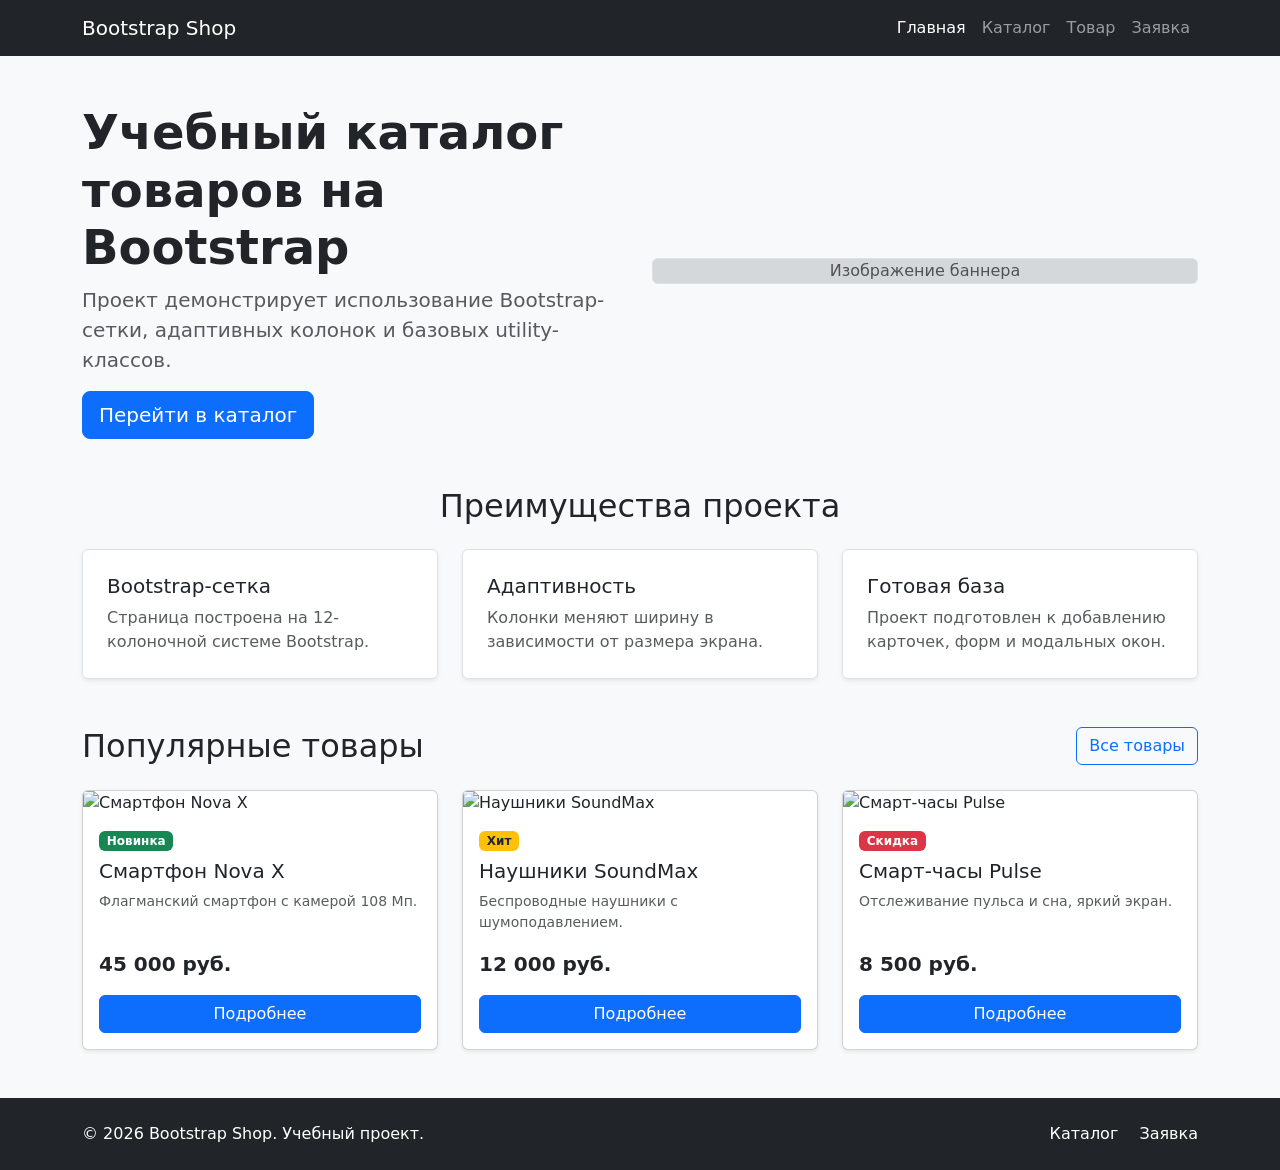
==== index.html @ a74ff9b0 "feat: create Bootstrap grid homepage and components" ====
<!DOCTYPE html>
<html lang="ru">
<head>
    <meta charset="UTF-8">
    <meta name="viewport" content="width=device-width, initial-scale=1.0">
    <title>Главная – Bootstrap Shop</title>
    <!-- Подключение Bootstrap CSS -->
    <link href="https://cdn.jsdelivr.net/npm/bootstrap@5.3.3/dist/css/bootstrap.min.css" rel="stylesheet">
    <link rel="stylesheet" href="css/custom.css">
</head>
<body class="bg-light">

    <!-- Навигация (Navbar) -->
    <nav class="navbar navbar-expand-lg navbar-dark bg-dark">
        <div class="container">
            <a class="navbar-brand" href="index.html">Bootstrap Shop</a>
            <button class="navbar-toggler" type="button" data-bs-toggle="collapse" data-bs-target="#mainNavbar">
                <span class="navbar-toggler-icon"></span>
            </button>
            <div class="collapse navbar-collapse" id="mainNavbar">
                <ul class="navbar-nav ms-auto">
                    <li class="nav-item"><a class="nav-link active" href="index.html">Главная</a></li>
                    <li class="nav-item"><a class="nav-link" href="catalog.html">Каталог</a></li>
                    <li class="nav-item"><a class="nav-link" href="product.html">Товар</a></li>
                    <li class="nav-item"><a class="nav-link" href="order.html">Заявка</a></li>
                </ul>
            </div>
        </div>
    </nav>

    <main>
        <!-- Hero-блок -->
        <section class="container my-5">
            <div class="row align-items-center g-4">
                <div class="col-12 col-lg-6">
                    <h1 class="display-5 fw-bold">Учебный каталог товаров на Bootstrap</h1>
                    <p class="lead text-muted">Проект демонстрирует использование Bootstrap-сетки, адаптивных колонок и базовых utility-классов.</p>
                    <a class="btn btn-primary btn-lg" href="catalog.html">Перейти в каталог</a>
                </div>
                <div class="col-12 col-lg-6">
                    <div class="placeholder-image bg-secondary bg-opacity-25 border rounded d-flex align-items-center justify-content-center text-muted">
                        <span>Изображение баннера</span>
                    </div>
                </div>
            </div>
        </section>

        <!-- Преимущества -->
        <section class="container my-5">
            <h2 class="text-center mb-4">Преимущества проекта</h2>
            <div class="row g-4">
                <div class="col-12 col-md-4">
                    <div class="p-4 border rounded h-100 bg-white shadow-sm">
                        <h3 class="h5">Bootstrap-сетка</h3>
                        <p class="mb-0 text-muted">Страница построена на 12-колоночной системе Bootstrap.</p>
                    </div>
                </div>
                <div class="col-12 col-md-4">
                    <div class="p-4 border rounded h-100 bg-white shadow-sm">
                        <h3 class="h5">Адаптивность</h3>
                        <p class="mb-0 text-muted">Колонки меняют ширину в зависимости от размера экрана.</p>
                    </div>
                </div>
                <div class="col-12 col-md-4">
                    <div class="p-4 border rounded h-100 bg-white shadow-sm">
                        <h3 class="h5">Готовая база</h3>
                        <p class="mb-0 text-muted">Проект подготовлен к добавлению карточек, форм и модальных окон.</p>
                    </div>
                </div>
            </div>
        </section>

        <!-- Популярные товары (Карточки) -->
        <section class="container my-5">
            <div class="d-flex justify-content-between align-items-center mb-4">
                <h2 class="mb-0">Популярные товары</h2>
                <a class="btn btn-outline-primary" href="catalog.html">Все товары</a>
            </div>
            <div class="row g-4">
                <!-- Товар 1 -->
                <div class="col-12 col-md-6 col-lg-4">
                    <div class="card h-100 shadow-sm">
                        <img src="https://images.unsplash.com/photo-1598327105666-5b89351cb31b?q=80&w=400&auto=format&fit=crop" class="card-img-top" alt="Смартфон Nova X">
                        <div class="card-body d-flex flex-column">
                            <span class="badge bg-success mb-2 align-self-start">Новинка</span>
                            <h5 class="card-title">Смартфон Nova X</h5>
                            <p class="card-text text-muted small">Флагманский смартфон с камерой 108 Мп.</p>
                            <p class="fw-bold fs-5 mt-auto">45 000 руб.</p>
                            <a href="product.html" class="btn btn-primary w-100">Подробнее</a>
                        </div>
                    </div>
                </div>
                <!-- Товар 2 -->
                <div class="col-12 col-md-6 col-lg-4">
                    <div class="card h-100 shadow-sm">
                        <img src="https://images.unsplash.com/photo-1505740420928-5e560c06d30e?q=80&w=400&auto=format&fit=crop" class="card-img-top" alt="Наушники SoundMax">
                        <div class="card-body d-flex flex-column">
                            <span class="badge bg-warning text-dark mb-2 align-self-start">Хит</span>
                            <h5 class="card-title">Наушники SoundMax</h5>
                            <p class="card-text text-muted small">Беспроводные наушники с шумоподавлением.</p>
                            <p class="fw-bold fs-5 mt-auto">12 000 руб.</p>
                            <a href="product.html" class="btn btn-primary w-100">Подробнее</a>
                        </div>
                    </div>
                </div>
                <!-- Товар 3 -->
                <div class="col-12 col-md-6 col-lg-4">
                    <div class="card h-100 shadow-sm">
                        <img src="https://images.unsplash.com/photo-1523275335684-37898b6baf30?q=80&w=400&auto=format&fit=crop" class="card-img-top" alt="Смарт-часы Pulse">
                        <div class="card-body d-flex flex-column">
                            <span class="badge bg-danger mb-2 align-self-start">Скидка</span>
                            <h5 class="card-title">Смарт-часы Pulse</h5>
                            <p class="card-text text-muted small">Отслеживание пульса и сна, яркий экран.</p>
                            <p class="fw-bold fs-5 mt-auto">8 500 руб.</p>
                            <a href="product.html" class="btn btn-primary w-100">Подробнее</a>
                        </div>
                    </div>
                </div>
            </div>
        </section>
    </main>

    <!-- Подвал -->
    <footer class="bg-dark text-white py-4 mt-5">
        <div class="container">
            <div class="row align-items-center">
                <div class="col-12 col-md-6 text-center text-md-start">
                    <p class="mb-0">&copy; 2026 Bootstrap Shop. Учебный проект.</p>
                </div>
                <div class="col-12 col-md-6 text-center text-md-end mt-3 mt-md-0">
                    <a class="text-white text-decoration-none me-3" href="catalog.html">Каталог</a>
                    <a class="text-white text-decoration-none" href="order.html">Заявка</a>
                </div>
            </div>
        </div>
    </footer>

    <!-- Подключение Bootstrap JS -->
    <script src="https://cdn.jsdelivr.net/npm/bootstrap@5.3.3/dist/js/bootstrap.bundle.min.js"></script>
</body>
</html>
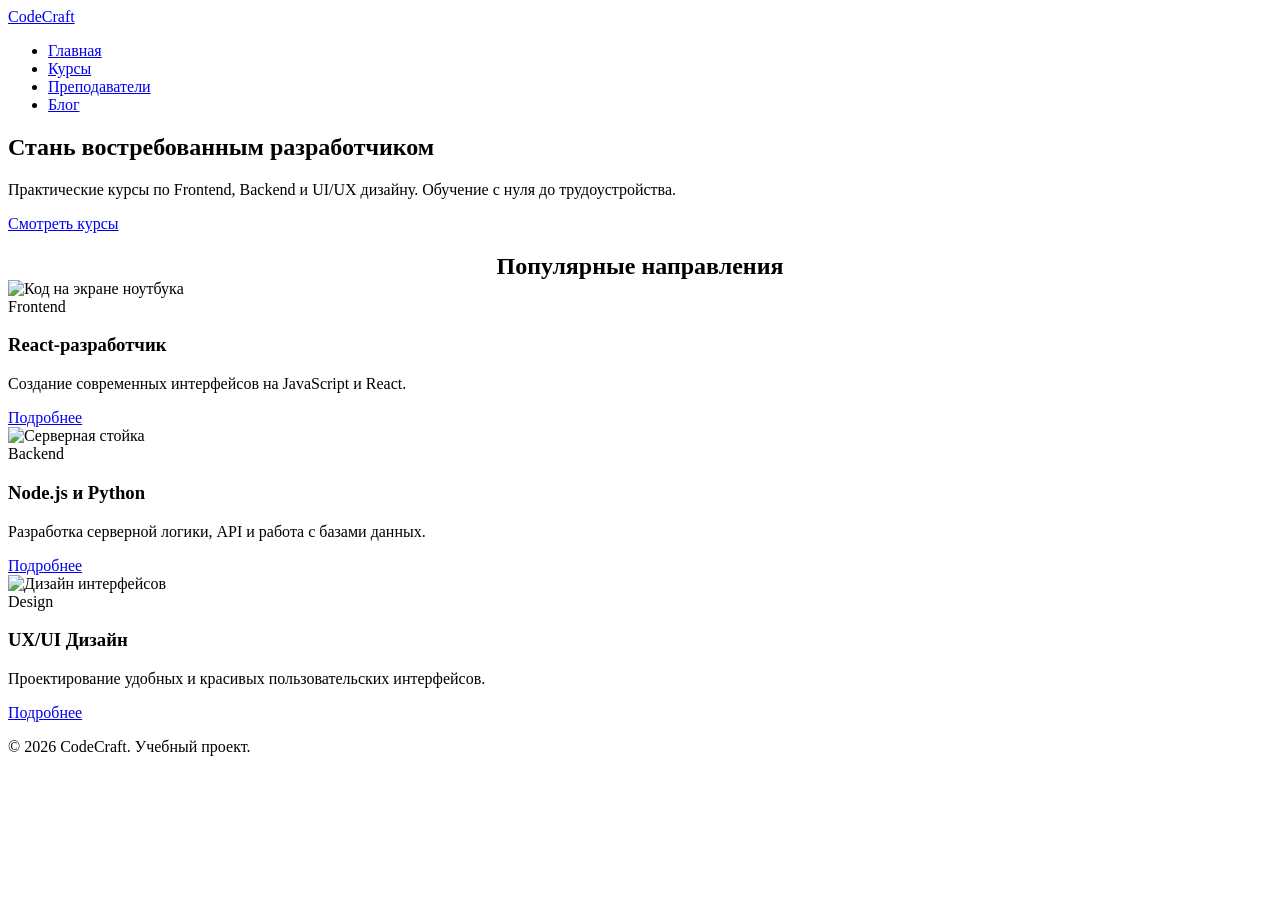
==== commit 1095cd3e: "feat: create responsive CodeCraft project for KR3" ====
--- a/index.html
+++ b/index.html
@@ -3,139 +3,71 @@
 <head>
     <meta charset="UTF-8">
     <meta name="viewport" content="width=device-width, initial-scale=1.0">
-    <title>Главная – Bootstrap Shop</title>
-    <!-- Подключение Bootstrap CSS -->
-    <link href="https://cdn.jsdelivr.net/npm/bootstrap@5.3.3/dist/css/bootstrap.min.css" rel="stylesheet">
-    <link rel="stylesheet" href="css/custom.css">
+    <title>CodeCraft – Обучение IT-профессиям</title>
+    <link rel="stylesheet" href="css/style.css">
 </head>
-<body class="bg-light">
-
-    <!-- Навигация (Navbar) -->
-    <nav class="navbar navbar-expand-lg navbar-dark bg-dark">
-        <div class="container">
-            <a class="navbar-brand" href="index.html">Bootstrap Shop</a>
-            <button class="navbar-toggler" type="button" data-bs-toggle="collapse" data-bs-target="#mainNavbar">
-                <span class="navbar-toggler-icon"></span>
-            </button>
-            <div class="collapse navbar-collapse" id="mainNavbar">
-                <ul class="navbar-nav ms-auto">
-                    <li class="nav-item"><a class="nav-link active" href="index.html">Главная</a></li>
-                    <li class="nav-item"><a class="nav-link" href="catalog.html">Каталог</a></li>
-                    <li class="nav-item"><a class="nav-link" href="product.html">Товар</a></li>
-                    <li class="nav-item"><a class="nav-link" href="order.html">Заявка</a></li>
+<body>
+    <header class="site-header">
+        <div class="site-header__inner">
+            <a href="index.html" class="site-logo">CodeCraft</a>
+            <nav aria-label="Основная навигация">
+                <ul class="nav-list">
+                    <li><a href="index.html" class="nav-link nav-link--active">Главная</a></li>
+                    <li><a href="courses.html" class="nav-link">Курсы</a></li>
+                    <li><a href="teachers.html" class="nav-link">Преподаватели</a></li>
+                    <li><a href="blog.html" class="nav-link">Блог</a></li>
                 </ul>
-            </div>
+            </nav>
         </div>
-    </nav>
+    </header>
 
     <main>
-        <!-- Hero-блок -->
-        <section class="container my-5">
-            <div class="row align-items-center g-4">
-                <div class="col-12 col-lg-6">
-                    <h1 class="display-5 fw-bold">Учебный каталог товаров на Bootstrap</h1>
-                    <p class="lead text-muted">Проект демонстрирует использование Bootstrap-сетки, адаптивных колонок и базовых utility-классов.</p>
-                    <a class="btn btn-primary btn-lg" href="catalog.html">Перейти в каталог</a>
-                </div>
-                <div class="col-12 col-lg-6">
-                    <div class="placeholder-image bg-secondary bg-opacity-25 border rounded d-flex align-items-center justify-content-center text-muted">
-                        <span>Изображение баннера</span>
-                    </div>
-                </div>
+        <section class="hero">
+            <div class="container">
+                <h1 class="hero__title">Стань востребованным разработчиком</h1>
+                <p class="hero__text">Практические курсы по Frontend, Backend и UI/UX дизайну. Обучение с нуля до трудоустройства.</p>
+                <a href="courses.html" class="btn btn--primary">Смотреть курсы</a>
             </div>
         </section>
 
-        <!-- Преимущества -->
-        <section class="container my-5">
-            <h2 class="text-center mb-4">Преимущества проекта</h2>
-            <div class="row g-4">
-                <div class="col-12 col-md-4">
-                    <div class="p-4 border rounded h-100 bg-white shadow-sm">
-                        <h3 class="h5">Bootstrap-сетка</h3>
-                        <p class="mb-0 text-muted">Страница построена на 12-колоночной системе Bootstrap.</p>
+        <section class="container" style="padding-top: var(--space-xl); padding-bottom: var(--space-xl);">
+            <h2 style="margin-bottom: var(--space-lg); text-align: center;">Популярные направления</h2>
+            <div class="grid-3">
+                <article class="card">
+                    <img src="https://images.unsplash.com/photo-1498050108023-c5249f4df085?q=80&w=600&auto=format&fit=crop" alt="Код на экране ноутбука" class="card__image">
+                    <div class="card__body">
+                        <span class="badge">Frontend</span>
+                        <h3 class="card__title">React-разработчик</h3>
+                        <p class="card__text">Создание современных интерфейсов на JavaScript и React.</p>
+                        <a href="course-detail.html" class="btn btn--outline">Подробнее</a>
                     </div>
-                </div>
-                <div class="col-12 col-md-4">
-                    <div class="p-4 border rounded h-100 bg-white shadow-sm">
-                        <h3 class="h5">Адаптивность</h3>
-                        <p class="mb-0 text-muted">Колонки меняют ширину в зависимости от размера экрана.</p>
+                </article>
+                <article class="card">
+                    <img src="https://images.unsplash.com/photo-1555066931-4365d14bab8c?q=80&w=600&auto=format&fit=crop" alt="Серверная стойка" class="card__image">
+                    <div class="card__body">
+                        <span class="badge">Backend</span>
+                        <h3 class="card__title">Node.js и Python</h3>
+                        <p class="card__text">Разработка серверной логики, API и работа с базами данных.</p>
+                        <a href="course-detail.html" class="btn btn--outline">Подробнее</a>
                     </div>
-                </div>
-                <div class="col-12 col-md-4">
-                    <div class="p-4 border rounded h-100 bg-white shadow-sm">
-                        <h3 class="h5">Готовая база</h3>
-                        <p class="mb-0 text-muted">Проект подготовлен к добавлению карточек, форм и модальных окон.</p>
+                </article>
+                <article class="card">
+                    <img src="https://images.unsplash.com/photo-1561070791-2526d30994b5?q=80&w=600&auto=format&fit=crop" alt="Дизайн интерфейсов" class="card__image">
+                    <div class="card__body">
+                        <span class="badge">Design</span>
+                        <h3 class="card__title">UX/UI Дизайн</h3>
+                        <p class="card__text">Проектирование удобных и красивых пользовательских интерфейсов.</p>
+                        <a href="course-detail.html" class="btn btn--outline">Подробнее</a>
                     </div>
-                </div>
-            </div>
-        </section>
-
-        <!-- Популярные товары (Карточки) -->
-        <section class="container my-5">
-            <div class="d-flex justify-content-between align-items-center mb-4">
-                <h2 class="mb-0">Популярные товары</h2>
-                <a class="btn btn-outline-primary" href="catalog.html">Все товары</a>
-            </div>
-            <div class="row g-4">
-                <!-- Товар 1 -->
-                <div class="col-12 col-md-6 col-lg-4">
-                    <div class="card h-100 shadow-sm">
-                        <img src="https://images.unsplash.com/photo-1598327105666-5b89351cb31b?q=80&w=400&auto=format&fit=crop" class="card-img-top" alt="Смартфон Nova X">
-                        <div class="card-body d-flex flex-column">
-                            <span class="badge bg-success mb-2 align-self-start">Новинка</span>
-                            <h5 class="card-title">Смартфон Nova X</h5>
-                            <p class="card-text text-muted small">Флагманский смартфон с камерой 108 Мп.</p>
-                            <p class="fw-bold fs-5 mt-auto">45 000 руб.</p>
-                            <a href="product.html" class="btn btn-primary w-100">Подробнее</a>
-                        </div>
-                    </div>
-                </div>
-                <!-- Товар 2 -->
-                <div class="col-12 col-md-6 col-lg-4">
-                    <div class="card h-100 shadow-sm">
-                        <img src="https://images.unsplash.com/photo-1505740420928-5e560c06d30e?q=80&w=400&auto=format&fit=crop" class="card-img-top" alt="Наушники SoundMax">
-                        <div class="card-body d-flex flex-column">
-                            <span class="badge bg-warning text-dark mb-2 align-self-start">Хит</span>
-                            <h5 class="card-title">Наушники SoundMax</h5>
-                            <p class="card-text text-muted small">Беспроводные наушники с шумоподавлением.</p>
-                            <p class="fw-bold fs-5 mt-auto">12 000 руб.</p>
-                            <a href="product.html" class="btn btn-primary w-100">Подробнее</a>
-                        </div>
-                    </div>
-                </div>
-                <!-- Товар 3 -->
-                <div class="col-12 col-md-6 col-lg-4">
-                    <div class="card h-100 shadow-sm">
-                        <img src="https://images.unsplash.com/photo-1523275335684-37898b6baf30?q=80&w=400&auto=format&fit=crop" class="card-img-top" alt="Смарт-часы Pulse">
-                        <div class="card-body d-flex flex-column">
-                            <span class="badge bg-danger mb-2 align-self-start">Скидка</span>
-                            <h5 class="card-title">Смарт-часы Pulse</h5>
-                            <p class="card-text text-muted small">Отслеживание пульса и сна, яркий экран.</p>
-                            <p class="fw-bold fs-5 mt-auto">8 500 руб.</p>
-                            <a href="product.html" class="btn btn-primary w-100">Подробнее</a>
-                        </div>
-                    </div>
-                </div>
+                </article>
             </div>
         </section>
     </main>
 
-    <!-- Подвал -->
-    <footer class="bg-dark text-white py-4 mt-5">
+    <footer class="site-footer">
         <div class="container">
-            <div class="row align-items-center">
-                <div class="col-12 col-md-6 text-center text-md-start">
-                    <p class="mb-0">&copy; 2026 Bootstrap Shop. Учебный проект.</p>
-                </div>
-                <div class="col-12 col-md-6 text-center text-md-end mt-3 mt-md-0">
-                    <a class="text-white text-decoration-none me-3" href="catalog.html">Каталог</a>
-                    <a class="text-white text-decoration-none" href="order.html">Заявка</a>
-                </div>
-            </div>
+            <p>&copy; 2026 CodeCraft. Учебный проект.</p>
         </div>
     </footer>
-
-    <!-- Подключение Bootstrap JS -->
-    <script src="https://cdn.jsdelivr.net/npm/bootstrap@5.3.3/dist/js/bootstrap.bundle.min.js"></script>
 </body>
 </html>
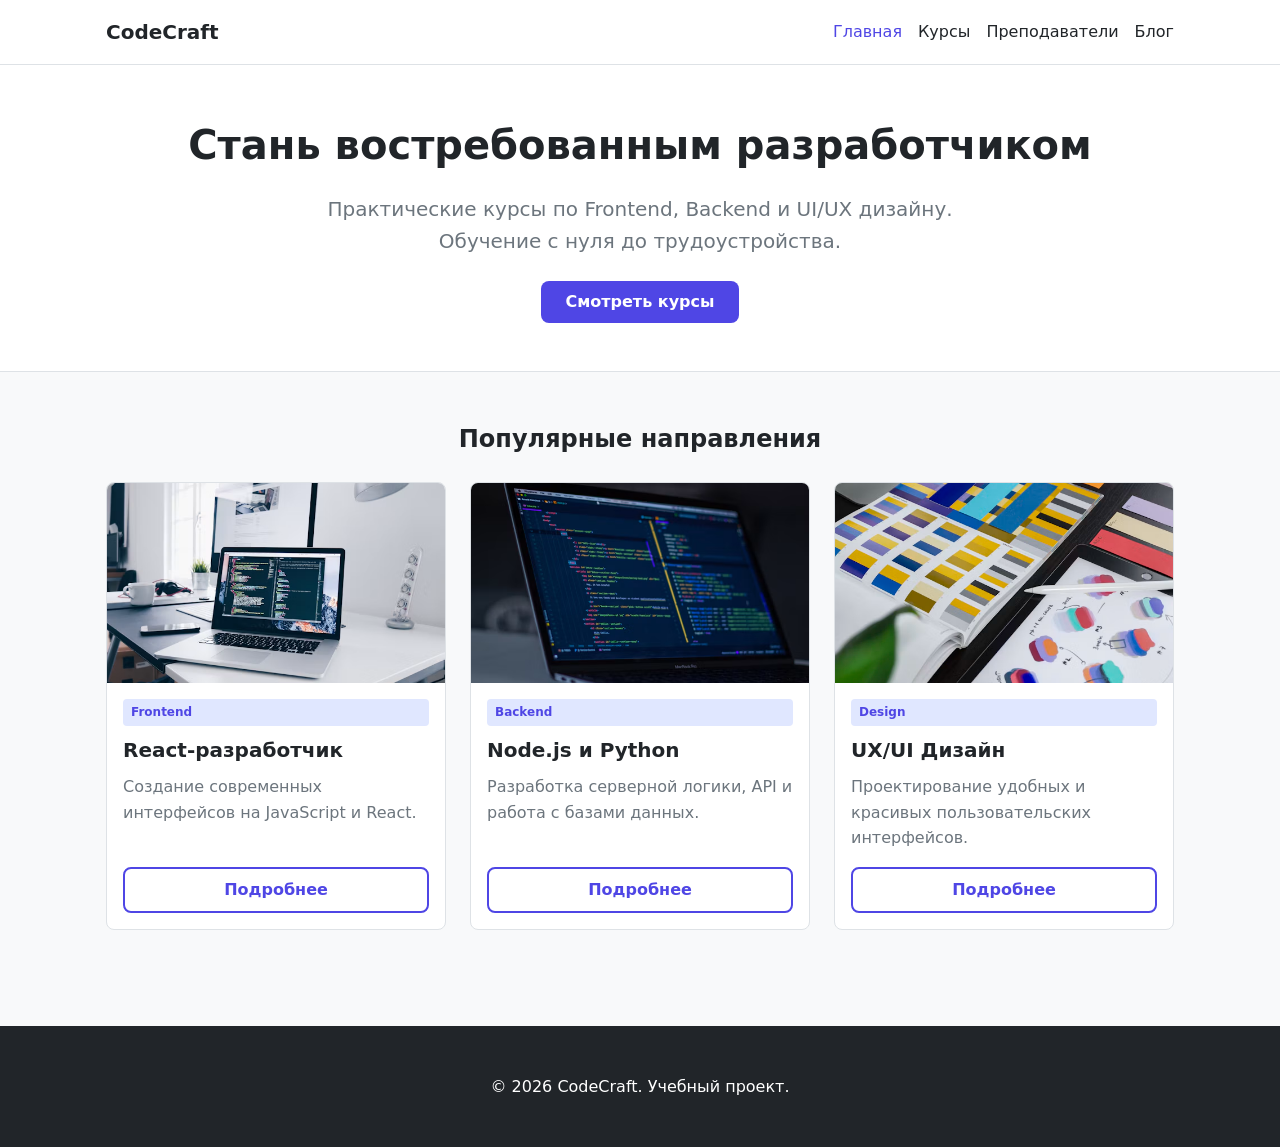
==== commit 45c239c2: "feat: add final responsive styles and images" ====
--- a/index.html
+++ b/index.html
@@ -34,7 +34,7 @@
             <h2 style="margin-bottom: var(--space-lg); text-align: center;">Популярные направления</h2>
             <div class="grid-3">
                 <article class="card">
-                    <img src="https://images.unsplash.com/photo-1498050108023-c5249f4df085?q=80&w=600&auto=format&fit=crop" alt="Код на экране ноутбука" class="card__image">
+                    <img src="images/Code on the laptop screen.jpg" alt="Код на экране ноутбука" class="card__image">
                     <div class="card__body">
                         <span class="badge">Frontend</span>
                         <h3 class="card__title">React-разработчик</h3>
@@ -43,7 +43,7 @@
                     </div>
                 </article>
                 <article class="card">
-                    <img src="https://images.unsplash.com/photo-1555066931-4365d14bab8c?q=80&w=600&auto=format&fit=crop" alt="Серверная стойка" class="card__image">
+                    <img src="images/Server rack.jpg" alt="Серверная стойка" class="card__image">
                     <div class="card__body">
                         <span class="badge">Backend</span>
                         <h3 class="card__title">Node.js и Python</h3>
@@ -52,7 +52,7 @@
                     </div>
                 </article>
                 <article class="card">
-                    <img src="https://images.unsplash.com/photo-1561070791-2526d30994b5?q=80&w=600&auto=format&fit=crop" alt="Дизайн интерфейсов" class="card__image">
+                    <img src="images/Interface design.jpg" alt="Дизайн интерфейсов" class="card__image">
                     <div class="card__body">
                         <span class="badge">Design</span>
                         <h3 class="card__title">UX/UI Дизайн</h3>
--- a/css/style.css
+++ b/css/style.css
@@ -0,0 +1,420 @@
+:root {
+    --color-bg: #f8f9fa;
+    --color-surface: #ffffff;
+    --color-text: #212529;
+    --color-muted: #6c757d;
+    --color-primary: #4f46e5;
+    --color-primary-hover: #4338ca;
+    --color-border: #dee2e6;
+    
+    --space-xs: 4px;
+    --space-sm: 8px;
+    --space-md: 16px;
+    --space-lg: 24px;
+    --space-xl: 48px;
+    
+    --radius: 8px;
+    --container-width: 1100px;
+    --font-main: system-ui, -apple-system, "Segoe UI", Roboto, Arial, sans-serif;
+}
+
+* {
+    box-sizing: border-box;
+    margin: 0;
+    padding: 0;
+}
+
+body {
+    font-family: var(--font-main);
+    background-color: var(--color-bg);
+    color: var(--color-text);
+    line-height: 1.6;
+    min-height: 100vh;
+    display: flex;
+    flex-direction: column;
+}
+
+main {
+    flex: 1;
+}
+
+img {
+    max-width: 100%;
+    height: auto;
+    display: block;
+}
+
+a {
+    color: var(--color-primary);
+    text-decoration: none;
+}
+
+a:hover {
+    text-decoration: underline;
+}
+
+/* Фокус для доступности (a11y) */
+a:focus-visible, button:focus-visible, input:focus-visible, summary:focus-visible {
+    outline: 3px solid var(--color-primary);
+    outline-offset: 3px;
+}
+
+.container {
+    max-width: var(--container-width);
+    margin: 0 auto;
+    padding: 0 var(--space-md);
+}
+
+/* --- Шапка и Навигация --- */
+.site-header {
+    background-color: var(--color-surface);
+    border-bottom: 1px solid var(--color-border);
+    position: sticky;
+    top: 0;
+    z-index: 100;
+}
+
+.site-header__inner {
+    display: flex;
+    flex-wrap: wrap;
+    justify-content: space-between;
+    align-items: center;
+    padding: var(--space-md);
+    max-width: var(--container-width);
+    margin: 0 auto;
+}
+
+.site-logo {
+    font-weight: 800;
+    font-size: 1.25rem;
+    color: var(--color-text);
+}
+
+.site-logo:hover {
+    text-decoration: none;
+}
+
+.nav-list {
+    display: flex;
+    flex-wrap: wrap;
+    gap: var(--space-md);
+    list-style: none;
+}
+
+.nav-link {
+    color: var(--color-text);
+    font-weight: 500;
+}
+
+.nav-link:hover {
+    color: var(--color-primary);
+    text-decoration: none;
+}
+
+.nav-link--active {
+    color: var(--color-primary);
+}
+
+/* --- Кнопки --- */
+.btn {
+    display: inline-block;
+    padding: var(--space-sm) var(--space-lg);
+    border-radius: var(--radius);
+    font-weight: 600;
+    text-align: center;
+    cursor: pointer;
+    border: none;
+    transition: background-color 0.2s;
+    font-size: 1rem;
+}
+
+.btn--primary {
+    background-color: var(--color-primary);
+    color: white;
+}
+
+.btn--primary:hover {
+    background-color: var(--color-primary-hover);
+    text-decoration: none;
+}
+
+.btn--outline {
+    background-color: transparent;
+    border: 2px solid var(--color-primary);
+    color: var(--color-primary);
+}
+
+.btn--outline:hover {
+    background-color: var(--color-primary);
+    color: white;
+    text-decoration: none;
+}
+
+/* --- Сетки (Grid) --- */
+.grid-3 {
+    display: grid;
+    grid-template-columns: repeat(auto-fill, minmax(300px, 1fr));
+    gap: var(--space-lg);
+}
+
+.grid-4 {
+    display: grid;
+    grid-template-columns: repeat(auto-fill, minmax(250px, 1fr));
+    gap: var(--space-lg);
+}
+
+/* --- Карточки --- */
+.card {
+    background-color: var(--color-surface);
+    border: 1px solid var(--color-border);
+    border-radius: var(--radius);
+    overflow: hidden;
+    display: flex;
+    flex-direction: column;
+    transition: transform 0.2s, box-shadow 0.2s;
+}
+
+.card:hover {
+    transform: translateY(-4px);
+    box-shadow: 0 10px 20px rgba(0,0,0,0.05);
+}
+
+.card__image {
+    width: 100%;
+    height: 200px;
+    object-fit: cover;
+    background-color: var(--color-border);
+}
+
+.card__body {
+    padding: var(--space-md);
+    display: flex;
+    flex-direction: column;
+    flex-grow: 1;
+}
+
+.card__title {
+    font-size: 1.25rem;
+    margin-bottom: var(--space-sm);
+}
+
+.card__text {
+    color: var(--color-muted);
+    margin-bottom: var(--space-md);
+    flex-grow: 1;
+}
+
+.badge {
+    display: inline-block;
+    padding: 4px 8px;
+    font-size: 0.75rem;
+    font-weight: 700;
+    border-radius: 4px;
+    background-color: #e0e7ff;
+    color: var(--color-primary);
+    margin-bottom: var(--space-sm);
+}
+
+/* --- Главная страница (Hero) --- */
+.hero {
+    padding: var(--space-xl) 0;
+    text-align: center;
+    background-color: var(--color-surface);
+    border-bottom: 1px solid var(--color-border);
+}
+
+.hero__title {
+    font-size: 2.5rem;
+    margin-bottom: var(--space-md);
+}
+
+.hero__text {
+    font-size: 1.25rem;
+    color: var(--color-muted);
+    max-width: 700px;
+    margin: 0 auto var(--space-lg);
+}
+
+/* --- Блог (Статья) --- */
+.article-content {
+    max-width: 800px;
+    margin: 0 auto;
+    background-color: var(--color-surface);
+    padding: var(--space-xl);
+    border-radius: var(--radius);
+    border: 1px solid var(--color-border);
+    margin-top: var(--space-lg);
+    margin-bottom: var(--space-xl);
+}
+
+.article-content h1 {
+    margin-bottom: var(--space-md);
+}
+
+.article-content p {
+    margin-bottom: var(--space-md);
+    font-size: 1.1rem;
+}
+
+.article-content blockquote {
+    border-left: 4px solid var(--color-primary);
+    padding-left: var(--space-md);
+    margin: var(--space-lg) 0;
+    font-style: italic;
+    color: var(--color-muted);
+}
+
+/* --- Аккордеон (Детали курса) --- */
+.course-details {
+    max-width: 800px;
+    margin: 0 auto;
+}
+
+details {
+    background-color: var(--color-surface);
+    border: 1px solid var(--color-border);
+    border-radius: var(--radius);
+    margin-bottom: var(--space-sm);
+    padding: var(--space-md);
+}
+
+summary {
+    font-weight: 600;
+    cursor: pointer;
+    list-style: none;
+    display: flex;
+    justify-content: space-between;
+}
+
+summary::-webkit-details-marker {
+    display: none;
+}
+
+summary::after {
+    content: "+";
+    font-weight: bold;
+}
+
+details[open] summary::after {
+    content: "-";
+}
+
+/* --- Подвал --- */
+.site-footer {
+    background-color: var(--color-text);
+    color: white;
+    padding: var(--space-xl) 0;
+    text-align: center;
+    margin-top: var(--space-xl);
+}
+
+/* --- Медиазапросы (Адаптивность) --- */
+@media (max-width: 768px) {
+    .site-header__inner {
+        flex-direction: column;
+        gap: var(--space-md);
+    }
+    
+    .hero__title {
+        font-size: 2rem;
+    }
+    
+    .article-content {
+        padding: var(--space-md);
+    }
+    
+    .grid-3, .grid-4 {
+        grid-template-columns: 1fr; /* На мобильных все карточки в один столбец */
+    }
+}
+
+/* --- Утилитарные классы (заменяют inline-стили) --- */
+.pt-xl { padding-top: var(--space-xl); }
+.pb-xl { padding-bottom: var(--space-xl); }
+.mb-md { margin-bottom: var(--space-md); }
+.mb-lg { margin-bottom: var(--space-lg); }
+.mb-sm { margin-bottom: var(--space-sm); }
+.mt-auto { margin-top: auto; }
+.mt-lg { margin-top: var(--space-lg); }
+.text-center { text-align: center; }
+.text-primary { color: var(--color-primary); }
+.text-muted { color: var(--color-muted); font-size: 0.9rem; }
+.fw-bold { font-weight: bold; }
+
+/* Специфичные классы для страниц */
+.breadcrumbs {
+    margin-bottom: var(--space-md);
+    color: var(--color-muted);
+}
+.breadcrumbs a {
+    color: inherit;
+}
+
+.course-hero {
+    display: flex;
+    flex-wrap: wrap;
+    gap: var(--space-xl);
+    margin-bottom: var(--space-xl);
+}
+.course-hero__col {
+    flex: 1;
+    min-width: 300px;
+}
+.course-hero__img {
+    border-radius: var(--radius);
+    border: 1px solid var(--color-border);
+}
+.course-hero__price {
+    font-size: 2rem;
+    font-weight: bold;
+    margin-bottom: var(--space-lg);
+    color: var(--color-primary);
+}
+
+.teacher-img {
+    height: 250px;
+    object-fit: cover;
+}
+
+.article-meta {
+    color: var(--color-muted);
+    font-size: 0.9rem;
+    margin-bottom: var(--space-lg);
+}
+
+.article-img {
+    border-radius: var(--radius);
+    margin-bottom: var(--space-lg);
+}
+
+/* ===================================
+   Заглушка для фото преподавателей/авторов
+   =================================== */
+.teacher-placeholder {
+    width: 100%;
+    height: 200px; 
+    background-color: #e0e0e0; 
+    display: flex;
+    align-items: center;
+    justify-content: center;
+    font-size: 3rem; 
+    font-weight: bold;
+    color: #888; 
+    /* Убраны border-radius и margin, так как карточка .card сама их задает */
+}
+
+/* Если у тебя есть аватарки в отзывах (например, в блоге) */
+.avatar-placeholder {
+    width: 50px;
+    height: 50px;
+    background-color: #ccc;
+    border-radius: 50%;
+    display: flex;
+    align-items: center;
+    justify-content: center;
+    font-weight: bold;
+    font-size: 1.2rem;
+    color: #555;
+    margin-right: var(--space-sm);
+    flex-shrink: 0; 
+}
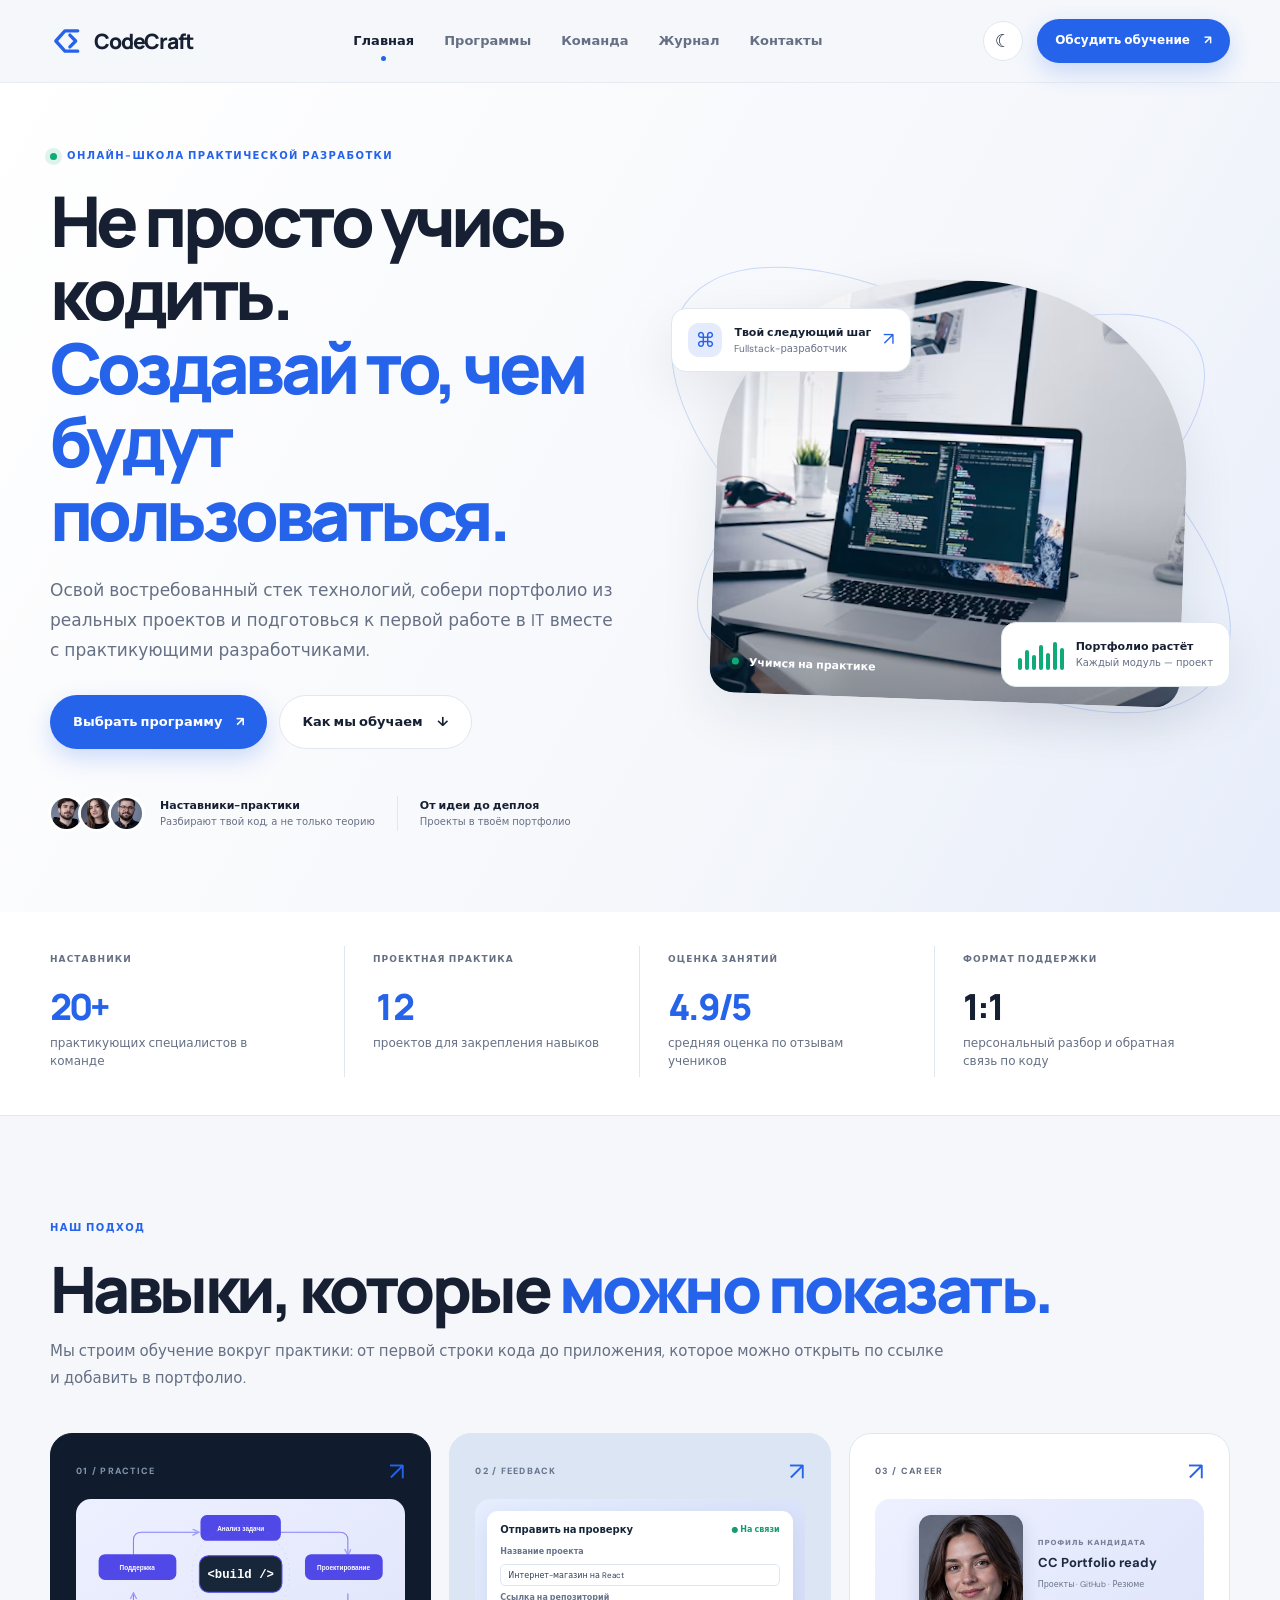
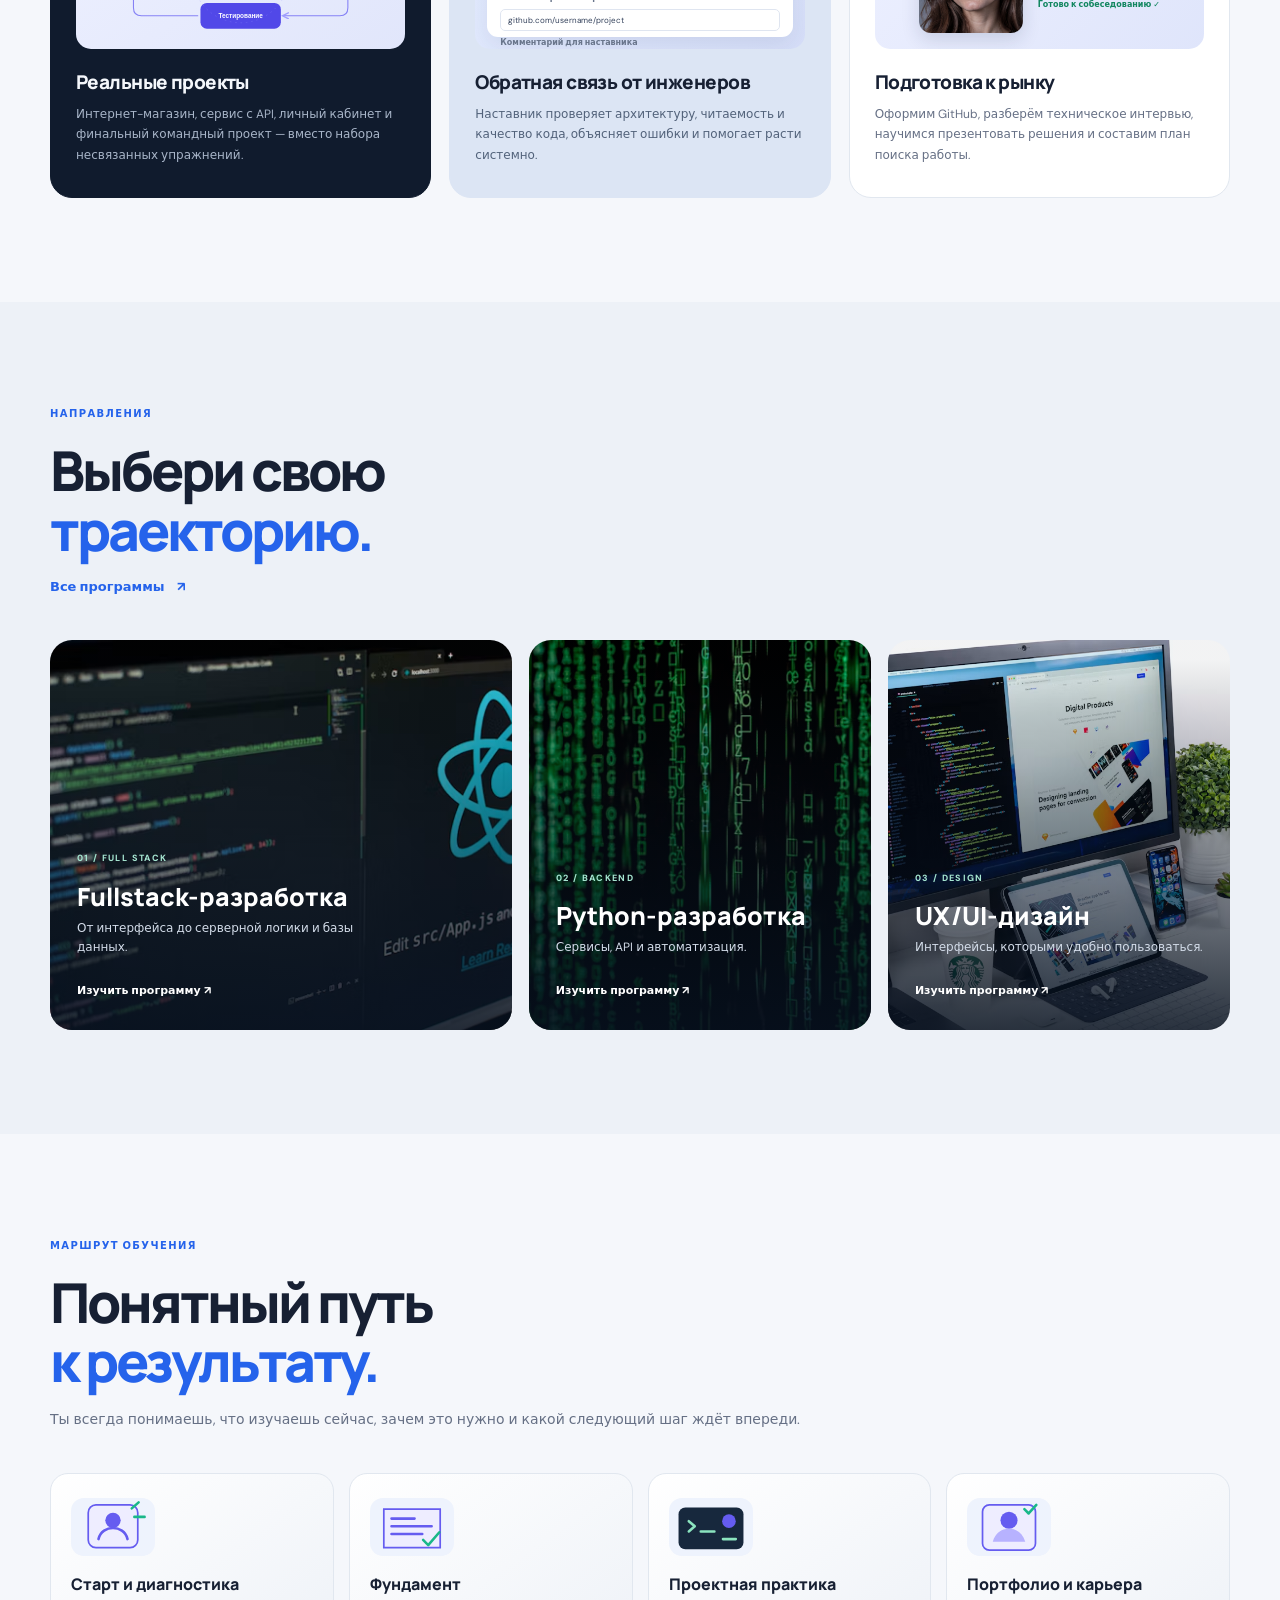
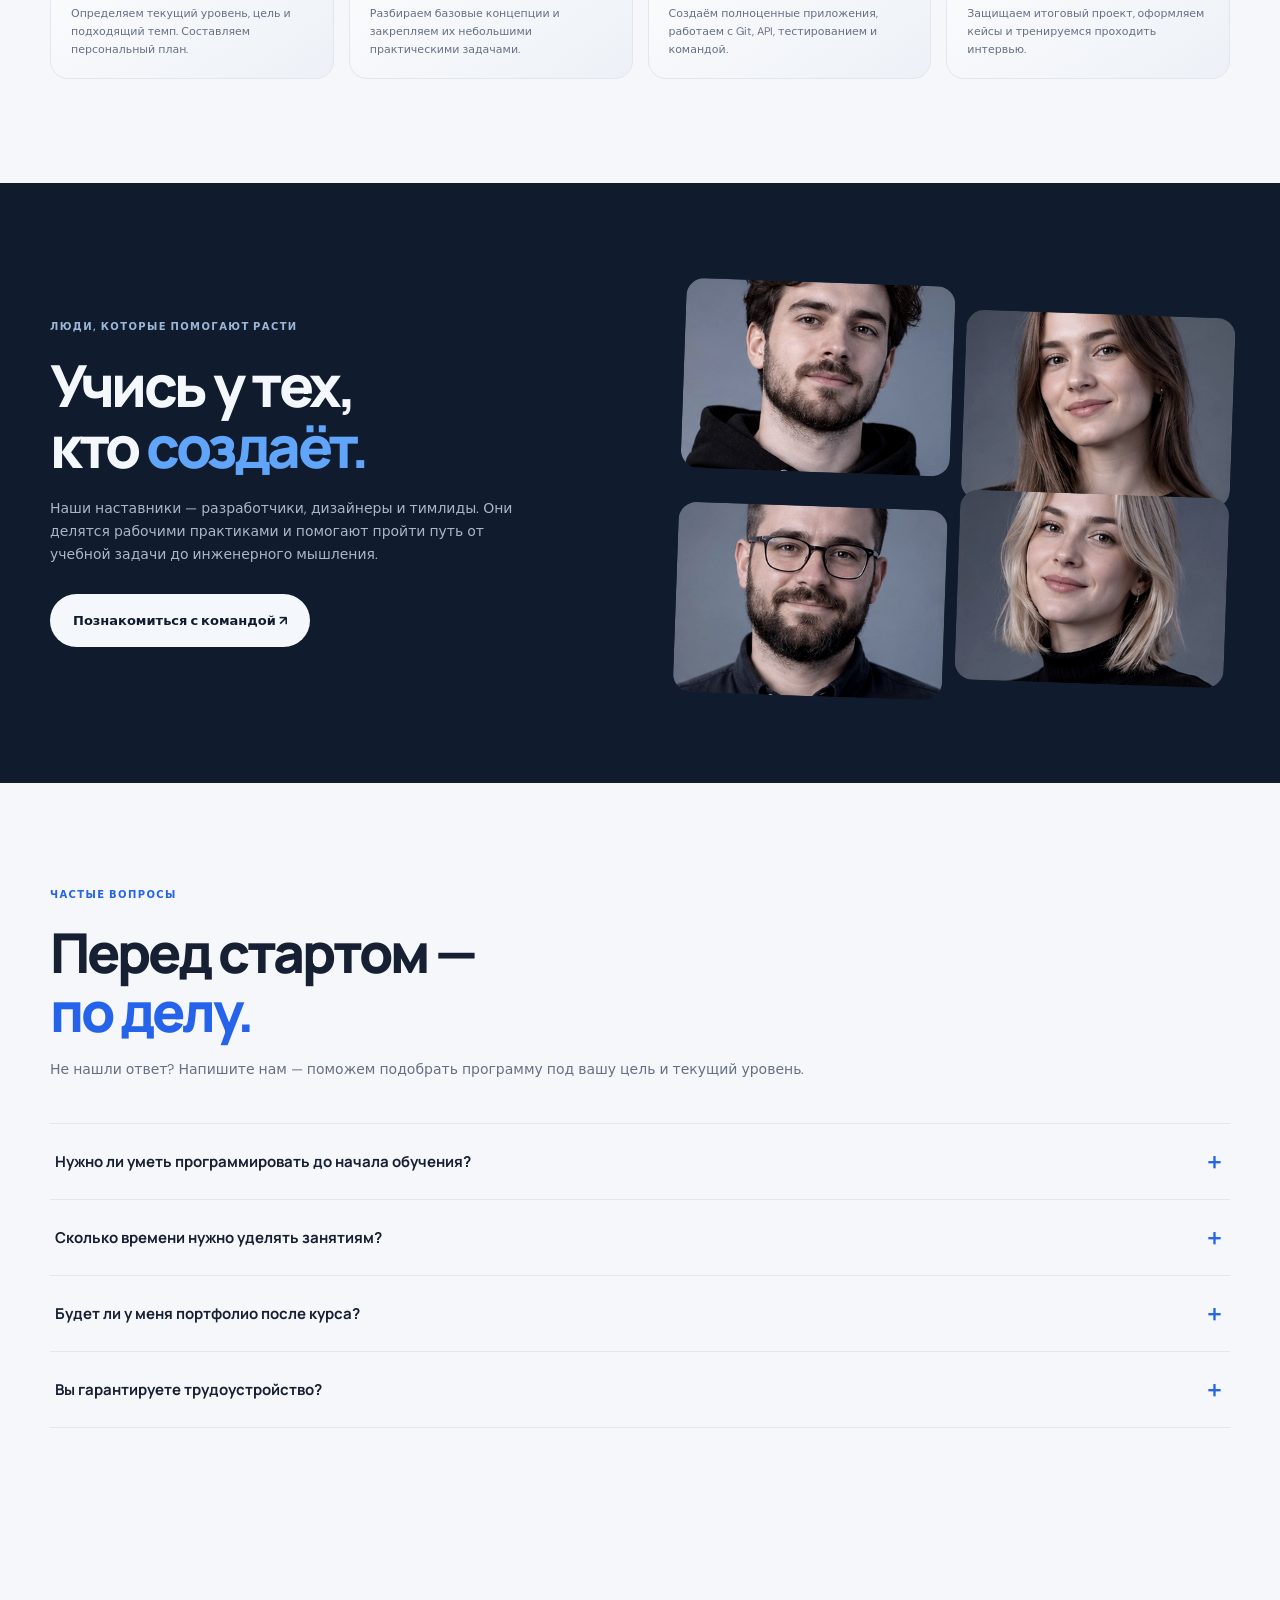
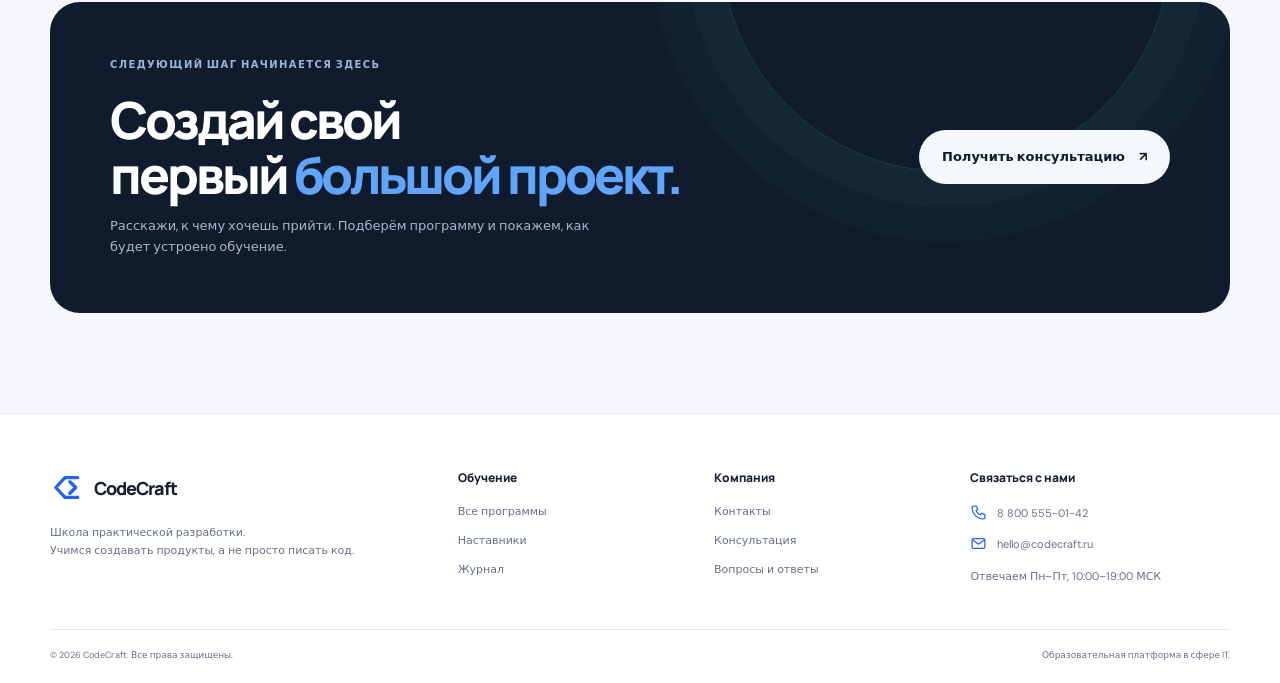
==== commit b9ab2ec8: "kr3-codecraft" ====
--- a/index.html
+++ b/index.html
@@ -1,73 +1,455 @@
-<!DOCTYPE html>
+<!doctype html>
 <html lang="ru">
 <head>
-    <meta charset="UTF-8">
-    <meta name="viewport" content="width=device-width, initial-scale=1.0">
-    <title>CodeCraft – Обучение IT-профессиям</title>
-    <link rel="stylesheet" href="css/style.css">
+  <meta charset="utf-8">
+  <meta name="viewport" content="width=device-width,initial-scale=1">
+  <meta name="description" content="CodeCraft — практическая школа разработки. Освойте frontend, backend и Python на проектах из реальной практики.">
+  <meta name="theme-color" content="#f5f7fb">
+  <title>CodeCraft — создавай цифровое будущее</title>
+  
+  <link rel="preconnect" href="https://fonts.googleapis.com">
+  <link rel="preconnect" href="https://fonts.gstatic.com" crossorigin>
+  <link href="https://fonts.googleapis.com/css2?family=DM+Sans:wght@400;500;600;700&family=Manrope:wght@400;500;600;700;800&display=swap" rel="stylesheet">
+  <link rel="stylesheet" href="css/style.css">
 </head>
 <body>
-    <header class="site-header">
-        <div class="site-header__inner">
-            <a href="index.html" class="site-logo">CodeCraft</a>
-            <nav aria-label="Основная навигация">
-                <ul class="nav-list">
-                    <li><a href="index.html" class="nav-link nav-link--active">Главная</a></li>
-                    <li><a href="courses.html" class="nav-link">Курсы</a></li>
-                    <li><a href="teachers.html" class="nav-link">Преподаватели</a></li>
-                    <li><a href="blog.html" class="nav-link">Блог</a></li>
-                </ul>
-            </nav>
-        </div>
-    </header>
-
-    <main>
-        <section class="hero">
-            <div class="container">
-                <h1 class="hero__title">Стань востребованным разработчиком</h1>
-                <p class="hero__text">Практические курсы по Frontend, Backend и UI/UX дизайну. Обучение с нуля до трудоустройства.</p>
-                <a href="courses.html" class="btn btn--primary">Смотреть курсы</a>
-            </div>
-        </section>
-
-        <section class="container" style="padding-top: var(--space-xl); padding-bottom: var(--space-xl);">
-            <h2 style="margin-bottom: var(--space-lg); text-align: center;">Популярные направления</h2>
-            <div class="grid-3">
-                <article class="card">
-                    <img src="images/Code on the laptop screen.jpg" alt="Код на экране ноутбука" class="card__image">
-                    <div class="card__body">
-                        <span class="badge">Frontend</span>
-                        <h3 class="card__title">React-разработчик</h3>
-                        <p class="card__text">Создание современных интерфейсов на JavaScript и React.</p>
-                        <a href="course-detail.html" class="btn btn--outline">Подробнее</a>
-                    </div>
-                </article>
-                <article class="card">
-                    <img src="images/Server rack.jpg" alt="Серверная стойка" class="card__image">
-                    <div class="card__body">
-                        <span class="badge">Backend</span>
-                        <h3 class="card__title">Node.js и Python</h3>
-                        <p class="card__text">Разработка серверной логики, API и работа с базами данных.</p>
-                        <a href="course-detail.html" class="btn btn--outline">Подробнее</a>
-                    </div>
-                </article>
-                <article class="card">
-                    <img src="images/Interface design.jpg" alt="Дизайн интерфейсов" class="card__image">
-                    <div class="card__body">
-                        <span class="badge">Design</span>
-                        <h3 class="card__title">UX/UI Дизайн</h3>
-                        <p class="card__text">Проектирование удобных и красивых пользовательских интерфейсов.</p>
-                        <a href="course-detail.html" class="btn btn--outline">Подробнее</a>
-                    </div>
-                </article>
-            </div>
-        </section>
-    </main>
-
-    <footer class="site-footer">
-        <div class="container">
-            <p>&copy; 2026 CodeCraft. Учебный проект.</p>
-        </div>
-    </footer>
+
+  <header class="header">
+    <div class="container header__inner">
+      <a class="brand" href="index.html" aria-label="CodeCraft — главная">
+        <img class="brand__mark" src="images/brand-mark.svg" alt="">
+        <span class="brand__name">CodeCraft</span>
+      </a>
+      <button class="menu-toggle" aria-label="Открыть меню" aria-expanded="false">☰</button>
+      
+      <nav class="nav" aria-label="Основная навигация">
+        <a class="nav__link is-active" href="index.html">Главная</a>
+        <a class="nav__link" href="courses.html">Программы</a>
+        <a class="nav__link" href="teachers.html">Команда</a>
+        <a class="nav__link" href="blog.html">Журнал</a>
+        <a class="nav__link" href="contacts.html">Контакты</a>
+      </nav>
+      
+      <div class="header__actions">
+        <button class="theme-toggle" aria-label="Переключить тему" title="Переключить тему">☾</button>
+        <a class="button button--small button--primary" href="contacts.html#lead-form">Обсудить обучение <span>↗</span></a>
+      </div>
+    </div>
+  </header>
+
+  <main>
+    <section class="hero hero--home">
+      <div class="container hero__grid">
+        <div class="hero__content">
+          <div class="eyebrow">
+            <span class="eyebrow__dot"></span> Онлайн-школа практической разработки
+          </div>
+          
+          <h1>Не просто учись кодить.<br><span>Создавай то, чем будут пользоваться.</span></h1>
+          
+          <p class="hero__lead">Освой востребованный стек технологий, собери портфолио из реальных проектов и подготовься к первой работе в IT вместе с практикующими разработчиками.</p>
+          
+          <div class="hero__buttons">
+            <a class="button button--primary" href="courses.html">Выбрать программу <span>↗</span></a>
+            <a class="button button--ghost" href="#approach">Как мы обучаем <span>↓</span></a>
+          </div>
+          
+          <div class="hero__proof">
+            <div class="proof-avatars">
+              <img src="images/alexey-smirnov.jpg" alt="">
+              <img src="images/maria-ivanova.jpg" alt="">
+              <img src="images/dmitry-kozlov.jpg" alt="">
+            </div>
+            <div>
+              <strong>Наставники-практики</strong>
+              <small>Разбирают твой код, а не только теорию</small>
+            </div>
+            <div class="proof-divider"></div>
+            <div>
+              <strong>От идеи до деплоя</strong>
+              <small>Проекты в твоём портфолио</small>
+            </div>
+          </div>
+        </div>
+        
+        <div class="hero__visual">
+          <div class="hero-photo">
+            <img src="images/Code on the laptop screen.jpg" alt="Рабочее место разработчика с кодом на экране">
+            <div class="photo-tag"><span class="status-dot"></span> Учимся на практике</div>
+          </div>
+          
+          <div class="floating-card floating-card--top" tabindex="0" role="group" aria-label="Подсказка о выборе направления">
+            <span class="floating-icon">⌘</span>
+            <div>
+              <b>Твой следующий шаг</b>
+              <small>Fullstack-разработчик</small>
+            </div>
+            <span class="floating-arrow">↗</span>
+            <span class="floating-tooltip">Это пример одного из маршрутов, а не обязательный выбор. Fullstack подойдёт тем, кто хочет освоить и интерфейс, и серверную часть. Можно выбрать Python, frontend или дизайн — программа подбирается под цель и стартовый уровень.</span>
+          </div>
+          
+          <div class="floating-card floating-card--bottom" tabindex="0" role="group" aria-label="Подсказка о портфолио">
+            <div class="mini-bars">
+              <i></i><i></i><i></i><i></i><i></i><i></i><i></i>
+            </div>
+            <div>
+              <b>Портфолио растёт</b>
+              <small>Каждый модуль — проект</small>
+            </div>
+            <span class="floating-tooltip">По ходу обучения ты соберёшь несколько законченных работ: адаптивный сайт, приложение с API и итоговый проект. Для каждого кейса можно оформить описание задачи, используемые технологии, скриншоты и ссылку на работающую демонстрацию.</span>
+          </div>
+          
+          <div class="hero-orbit hero-orbit--one"></div>
+          <div class="hero-orbit hero-orbit--two"></div>
+        </div>
+      </div>
+    </section>
+
+    <section class="section section--stats" aria-label="CodeCraft в цифрах">
+      <div class="container stats-grid">
+        <div class="stat">
+          <span class="stat__label">НАСТАВНИКИ</span>
+          <strong><span class="counter-value" data-count="20" data-decimals="0">0</span><span>+</span></strong>
+          <span class="stat__description">практикующих специалистов в команде</span>
+        </div>
+        <div class="stat">
+          <span class="stat__label">ПРОЕКТНАЯ ПРАКТИКА</span>
+          <strong><span class="counter-value" data-count="12" data-decimals="0">0</span></strong>
+          <span class="stat__description">проектов для закрепления навыков</span>
+        </div>
+        <div class="stat">
+          <span class="stat__label">ОЦЕНКА ЗАНЯТИЙ</span>
+          <strong><span class="counter-value" data-count="4.9" data-decimals="1">0.0</span><span>/5</span></strong>
+          <span class="stat__description">средняя оценка по отзывам учеников</span>
+        </div>
+        <div class="stat">
+          <span class="stat__label">ФОРМАТ ПОДДЕРЖКИ</span>
+          <strong>1:1</strong>
+          <span class="stat__description">персональный разбор и обратная связь по коду</span>
+        </div>
+      </div>
+    </section>
+
+    <section class="section" id="approach">
+      <div class="container">
+        <div class="section-heading section-heading--stacked">
+          <div>
+            <div class="eyebrow">Наш подход</div>
+            <h2>Навыки, которые <span>можно показать.</span></h2>
+          </div>
+          <p>Мы строим обучение вокруг практики: от первой строки кода до приложения, которое можно открыть по ссылке и добавить в портфолио.</p>
+        </div>
+        
+        <div class="feature-grid">
+          <article class="feature-card feature-card--dark" tabindex="0" aria-label="Реальные проекты. Наведи курсор или перейди клавишей Tab для подробностей">
+            <div class="feature-card__top">
+              <span class="feature-number">01 / PRACTICE</span>
+              <span class="feature-symbol">↗</span>
+            </div>
+            <div class="feature-illustration lifecycle-illustration" role="img" aria-label="Цикл разработки: анализ, проектирование, разработка, тестирование и поддержка. В центре build.">
+              <svg viewBox="0 0 560 250" xmlns="http://www.w3.org/2000/svg">
+                <defs>
+                  <marker id="flow-arrow" markerWidth="7" markerHeight="7" refX="5" refY="3" orient="auto">
+                    <path d="M0 0 6 3 0 6" fill="none" stroke="#9d9aff" stroke-width="1.3"/>
+                  </marker>
+                </defs>
+                <g fill="none" stroke="#817cf5" stroke-width="2" stroke-linecap="round" stroke-linejoin="round" opacity=".95">
+                  <path d="M280 47 H465 Q480 47 480 62 V88" marker-end="url(#flow-arrow)"/>
+                  <path d="M480 162 V188 Q480 203 465 203 H360" marker-end="url(#flow-arrow)"/>
+                  <path d="M200 203 H95 Q80 203 80 188 V162" marker-end="url(#flow-arrow)"/>
+                  <path d="M80 88 V62 Q80 47 95 47 H200" marker-end="url(#flow-arrow)"/>
+                </g>
+                <g fill="#252d49" font-family="Arial,sans-serif" font-size="12" font-weight="700" text-anchor="middle">
+                  <rect x="205" y="15" width="150" height="48" rx="12" fill="#5148e8"/>
+                  <text x="280" y="44" fill="#fff">Анализ задачи</text>
+                  <rect x="400" y="88" width="145" height="48" rx="12" fill="#5148e8"/>
+                  <text x="472" y="117" fill="#fff">Проектирование</text>
+                  <rect x="205" y="179" width="150" height="48" rx="12" fill="#5148e8"/>
+                  <text x="280" y="208" fill="#fff">Тестирование</text>
+                  <rect x="15" y="88" width="145" height="48" rx="12" fill="#5148e8"/>
+                  <text x="87" y="117" fill="#fff">Поддержка</text>
+                </g>
+                <rect x="203" y="91" width="154" height="68" rx="17" fill="#18263a" stroke="#5148e8" stroke-width="2"/>
+                <text x="280" y="132" fill="#fff" font-family="monospace" font-size="23" font-weight="700" text-anchor="middle">&lt;build /&gt;</text>
+                <circle cx="280" cy="125" r="91" fill="none" stroke="#9b96ff" stroke-width="1" stroke-dasharray="3 7" opacity=".45"/>
+              </svg>
+            </div>
+            <h3>Реальные проекты</h3>
+            <p>Интернет-магазин, сервис с API, личный кабинет и финальный командный проект — вместо набора несвязанных упражнений.</p>
+            <div class="feature-tooltip" role="tooltip">Ты проходишь полный цикл: формулируешь задачу, составляешь план, выбираешь инструменты, пишешь код, проверяешь результат и оформляешь проект. В портфолио остаётся не учебный фрагмент, а законченная работа с понятной целью и описанием твоего вклада.</div>
+          </article>
+          
+          <article class="feature-card" tabindex="0" aria-label="Карточка навыка. Наведи курсор или перейди клавишей Tab для подробностей">
+            <div class="feature-card__top">
+              <span class="feature-number">02 / FEEDBACK</span>
+              <span class="feature-symbol">↗</span>
+            </div>
+            <div class="feature-illustration feedback-illustration" title="Форма отправки кода наставнику и пример обратной связи.">
+              <div class="feedback-form-visual">
+                <div class="feedback-form-head">
+                  <b>Отправить на проверку</b>
+                  <span>● На связи</span>
+                </div>
+                <label>Название проекта</label>
+                <div class="feedback-field">Интернет-магазин на React</div>
+                <label>Ссылка на репозиторий</label>
+                <div class="feedback-field">github.com/username/project</div>
+                <label>Комментарий для наставника</label>
+                <div class="feedback-field feedback-field--message">Проверьте структуру компонентов и обработку ошибок…</div>
+                <div class="feedback-form-bottom">
+                  <span>Ответ обычно в течение 1 дня</span>
+                  <b>Отправить запрос ↗</b>
+                </div>
+              </div>
+            </div>
+            <h3>Обратная связь от инженеров</h3>
+            <p>Наставник проверяет архитектуру, читаемость и качество кода, объясняет ошибки и помогает расти системно.</p>
+            <div class="feature-tooltip" role="tooltip">Ты получаешь комментарии к конкретным решениям: где компонент перегружен, как обработать ошибку, что улучшить в запросе или структуре данных. Разбираем не только что исправить, но и почему это важно, чтобы постепенно ты мог самостоятельно проводить code review.</div>
+          </article>
+          
+          <article class="feature-card" tabindex="0" aria-label="Карточка навыка. Наведи курсор или перейди клавишей Tab для подробностей">
+            <div class="feature-card__top">
+              <span class="feature-number">03 / CAREER</span>
+              <span class="feature-symbol">↗</span>
+            </div>
+            <div class="feature-illustration career-illustration" title="Профиль кандидата с фотографией и готовым портфолио.">
+              <img class="career-person" src="images/mentor-02.jpg" alt="Портрет участницы программы CodeCraft">
+              <div class="career-profile">
+                <span class="career-kicker">ПРОФИЛЬ КАНДИДАТА</span>
+                <b>CC Portfolio ready</b>
+                <span>Проекты · GitHub · Резюме</span>
+                <i>Готово к собеседованию ✓</i>
+              </div>
+            </div>
+            <h3>Подготовка к рынку</h3>
+            <p>Оформим GitHub, разберём техническое интервью, научимся презентовать решения и составим план поиска работы.</p>
+            <div class="feature-tooltip" role="tooltip">Помогаем выбрать проекты для GitHub, написать содержательные README, подготовить резюме и рассказ о своём опыте. На тренировочном интервью разбираем технические вопросы и учимся спокойно объяснять ход мысли. Это подготовка и поддержка, а не обещание гарантированного трудоустройства.</div>
+          </article>
+        </div>
+      </div>
+    </section>
+
+    <section class="section section--tint">
+      <div class="container">
+        <div class="section-heading">
+          <div>
+            <div class="eyebrow">Направления</div>
+            <h2>Выбери свою<br><span>траекторию.</span></h2>
+          </div>
+          <a class="text-link" href="courses.html">Все программы <span>↗</span></a>
+        </div>
+        
+        <div class="program-grid">
+          <a class="program-card program-card--wide" href="course.html?id=fullstack">
+            <img src="images/Frontend.jpg" alt="Разработка интерфейсов">
+            <div class="program-card__overlay"></div>
+            <div class="program-card__content">
+              <span class="program-label">01 / FULL STACK</span>
+              <h3>Fullstack-разработка</h3>
+              <p>От интерфейса до серверной логики и базы данных.</p>
+              <span class="program-link">Изучить программу ↗</span>
+            </div>
+          </a>
+          <a class="program-card" href="course.html?id=python">
+            <img src="images/Python.jpg" alt="Python-разработка">
+            <div class="program-card__overlay"></div>
+            <div class="program-card__content">
+              <span class="program-label">02 / BACKEND</span>
+              <h3>Python-разработка</h3>
+              <p>Сервисы, API и автоматизация.</p>
+              <span class="program-link">Изучить программу ↗</span>
+            </div>
+          </a>
+          <a class="program-card" href="course.html?id=uxui">
+            <img src="images/Web_design.jpg" alt="Дизайн интерфейсов">
+            <div class="program-card__overlay"></div>
+            <div class="program-card__content">
+              <span class="program-label">03 / DESIGN</span>
+              <h3>UX/UI-дизайн</h3>
+              <p>Интерфейсы, которыми удобно пользоваться.</p>
+              <span class="program-link">Изучить программу ↗</span>
+            </div>
+          </a>
+        </div>
+      </div>
+    </section>
+
+    <section class="section">
+      <div class="container">
+        <div class="section-heading">
+          <div>
+            <div class="eyebrow">Маршрут обучения</div>
+            <h2>Понятный путь<br><span>к результату.</span></h2>
+          </div>
+          <p>Ты всегда понимаешь, что изучаешь сейчас, зачем это нужно и какой следующий шаг ждёт впереди.</p>
+        </div>
+        
+        <div class="steps-grid">
+          <article class="step-card">
+            <div class="step-illustration">
+              <svg viewBox="0 0 96 70" aria-hidden="true">
+                <rect x="19" y="8" width="58" height="50" rx="9" fill="#eeedff" stroke="#655cf0" stroke-width="2"/>
+                <circle cx="48" cy="26" r="9" fill="#655cf0"/>
+                <path d="M31 48c2-9 10-13 17-13s15 4 17 13" fill="none" stroke="#655cf0" stroke-width="3" stroke-linecap="round"/>
+                <path d="M70 12l8-7M73 22h12" stroke="#19b889" stroke-width="3" stroke-linecap="round"/>
+              </svg>
+            </div>
+            <h3>Старт и диагностика</h3>
+            <p>Определяем текущий уровень, цель и подходящий темп. Составляем персональный план.</p>
+            <div class="step-line"></div>
+          </article>
+          <article class="step-card">
+            <div class="step-illustration">
+              <svg viewBox="0 0 96 70" aria-hidden="true">
+                <path d="M15 13h66v45H15z" rx="7" fill="#eeedff" stroke="#655cf0" stroke-width="2"/>
+                <path d="M24 24h27M24 33h47M24 42h36" stroke="#655cf0" stroke-width="3" stroke-linecap="round"/>
+                <path d="m61 49 6 6 13-15" fill="none" stroke="#19b889" stroke-width="3" stroke-linecap="round" stroke-linejoin="round"/>
+              </svg>
+            </div>
+            <h3>Фундамент</h3>
+            <p>Разбираем базовые концепции и закрепляем их небольшими практическими задачами.</p>
+            <div class="step-line"></div>
+          </article>
+          <article class="step-card">
+            <div class="step-illustration">
+              <svg viewBox="0 0 96 70" aria-hidden="true">
+                <rect x="10" y="11" width="76" height="49" rx="8" fill="#17283d"/>
+                <path d="m22 27 7 6-7 6M36 39h16" stroke="#8be4bf" stroke-width="3" fill="none" stroke-linecap="round" stroke-linejoin="round"/>
+                <circle cx="69" cy="27" r="8" fill="#655cf0"/>
+                <path d="M62 48h15" stroke="#8be4bf" stroke-width="3" stroke-linecap="round"/>
+              </svg>
+            </div>
+            <h3>Проектная практика</h3>
+            <p>Создаём полноценные приложения, работаем с Git, API, тестированием и командой.</p>
+            <div class="step-line"></div>
+          </article>
+          <article class="step-card">
+            <div class="step-illustration">
+              <svg viewBox="0 0 96 70" aria-hidden="true">
+                <rect x="17" y="8" width="62" height="53" rx="8" fill="#eeedff" stroke="#655cf0" stroke-width="2"/>
+                <circle cx="48" cy="26" r="10" fill="#655cf0"/>
+                <path d="M29 51c3-10 10-15 19-15s16 5 19 15" fill="#b7b2ff"/>
+                <path d="m66 13 5 5 9-10" stroke="#19b889" stroke-width="3" fill="none" stroke-linecap="round" stroke-linejoin="round"/>
+              </svg>
+            </div>
+            <h3>Портфолио и карьера</h3>
+            <p>Защищаем итоговый проект, оформляем кейсы и тренируемся проходить интервью.</p>
+            <div class="step-line"></div>
+          </article>
+        </div>
+      </div>
+    </section>
+
+    <section class="section section--dark">
+      <div class="container mentor-band">
+        <div class="mentor-band__copy">
+          <div class="eyebrow eyebrow--light">Люди, которые помогают расти</div>
+          <h2>Учись у тех,<br>кто <span>создаёт.</span></h2>
+          <p>Наши наставники — разработчики, дизайнеры и тимлиды. Они делятся рабочими практиками и помогают пройти путь от учебной задачи до инженерного мышления.</p>
+          <a class="button button--light" href="teachers.html">Познакомиться с командой ↗</a>
+        </div>
+        <div class="mentor-collage">
+          <img src="images/alexey-smirnov.jpg" alt="Наставник CodeCraft">
+          <img src="images/maria-ivanova.jpg" alt="Наставник CodeCraft">
+          <img src="images/dmitry-kozlov.jpg" alt="Наставник CodeCraft">
+          <img src="images/elena-petrova.jpg" alt="Наставник CodeCraft">
+        </div>
+      </div>
+    </section>
+
+    <section class="section">
+      <div class="container">
+        <div class="section-heading">
+          <div>
+            <div class="eyebrow">Частые вопросы</div>
+            <h2>Перед стартом —<br><span>по делу.</span></h2>
+          </div>
+          <p>Не нашли ответ? Напишите нам — поможем подобрать программу под вашу цель и текущий уровень.</p>
+        </div>
+        <div class="faq-list">
+          <details class="faq-item">
+            <summary>Нужно ли уметь программировать до начала обучения?<span>＋</span></summary>
+            <p>Нет. Для программ начального уровня достаточно уверенно пользоваться компьютером и быть готовым регулярно практиковаться. Мы начнём с основ и постепенно перейдём к инструментам выбранного направления. Если ты уже знаком с программированием, на консультации обсудим твой опыт и подскажем, с какого модуля лучше стартовать. Для продвинутых программ заранее перечислены необходимые знания; при необходимости можно пройти входную диагностику.</p>
+          </details>
+          <details class="faq-item">
+            <summary>Сколько времени нужно уделять занятиям?<span>＋</span></summary>
+            <p>Ориентир зависит от программы и указан на её странице. В общее время входят занятия с наставником, самостоятельная практика, выполнение заданий и работа над проектом. Лучше заниматься несколько раз в неделю небольшими блоками: так проще закреплять материал и вовремя задавать вопросы. Если график меняется, заранее обсуди с наставником темп и план выполнения заданий.</p>
+          </details>
+          <details class="faq-item">
+            <summary>Будет ли у меня портфолио после курса?<span>＋</span></summary>
+            <p>Да. В зависимости от направления это будут практические задания и несколько законченных проектов: например, адаптивный сайт, приложение с внешним API, интерфейс в Figma или backend-сервис. Итоговую работу ты оформишь как кейс: опишешь задачу, свою роль, выбор технологий, основные решения и результат, добавишь скриншоты и ссылку на репозиторий или демонстрацию. Состав портфолио зависит от выбранной программы и твоего темпа.</p>
+          </details>
+          <details class="faq-item">
+            <summary>Вы гарантируете трудоустройство?<span>＋</span></summary>
+            <p>Нет. Решение о найме всегда принимает работодатель, поэтому честно обещать конкретную должность или срок было бы неправильно. Со своей стороны мы помогаем подготовить резюме и портфолио, потренировать техническое интервью, разобрать типовые тестовые задания и научиться рассказывать о проектах. Также помогаем составить реалистичный план поиска вакансий и дальнейшего развития.</p>
+          </details>
+        </div>
+      </div>
+    </section>
+
+    <section class="section section--cta">
+      <div class="container cta-panel">
+        <div>
+          <div class="eyebrow eyebrow--light">Следующий шаг начинается здесь</div>
+          <h2>Создай свой<br>первый <span>большой проект.</span></h2>
+          <p>Расскажи, к чему хочешь прийти. Подберём программу и покажем, как будет устроено обучение.</p>
+        </div>
+        <a class="button button--light" href="contacts.html#lead-form">Получить консультацию <span>↗</span></a>
+        <div class="cta-orbit"></div>
+      </div>
+    </section>
+  </main>
+
+  <footer class="footer">
+    <div class="container footer__top">
+      <div class="footer__brand">
+        <a class="brand" href="index.html">
+          <img alt="" class="brand__mark" src="images/brand-mark.svg">
+          <span class="brand__name">CodeCraft</span>
+        </a>
+        <p>Школа практической разработки.<br>Учимся создавать продукты, а не просто писать код.</p>
+      </div>
+      <div class="footer__col">
+        <b>Обучение</b>
+        <a href="courses.html">Все программы</a>
+        <a href="teachers.html">Наставники</a>
+        <a href="blog.html">Журнал</a>
+      </div>
+      <div class="footer__col">
+        <b>Компания</b>
+        <a href="contacts.html">Контакты</a>
+        <a href="contacts.html#lead-form">Консультация</a>
+        <a href="contacts.html#faq">Вопросы и ответы</a>
+      </div>
+      <div class="footer__contact">
+        <b>Связаться с нами</b>
+        <a class="footer-contact-link" href="tel:+78005550142">
+          <svg viewBox="0 0 24 24" aria-hidden="true">
+            <path d="M5 3h4l2 5-2.5 1.5a15 15 0 0 0 6 6L16 13l5 2v4c0 1.1-.9 2-2 2C10 21 3 14 3 5c0-1.1.9-2 2-2Z"/>
+          </svg>
+          <span>8 800 555-01-42</span>
+        </a>
+        <a class="footer-contact-link" href="mailto:hello@codecraft.ru">
+          <svg viewBox="0 0 24 24" aria-hidden="true">
+            <rect x="3" y="5" width="18" height="14" rx="2"/>
+            <path d="m4 7 8 6 8-6"/>
+          </svg>
+          <span>hello@codecraft.ru</span>
+        </a>
+        <span class="footer-hours">Отвечаем Пн–Пт, 10:00–19:00 МСК</span>
+      </div>
+    </div>
+    <div class="container footer__bottom">
+      <span>© 2026 CodeCraft. Все права защищены.</span>
+      <span>Образовательная платформа в сфере IT.</span>
+    </div>
+  </footer>
+
+  <div class="toast" role="status" aria-live="polite"></div>
+  <button class="back-top" aria-label="Наверх" title="Наверх">
+    <span class="back-top__target" aria-hidden="true"></span>
+  </button>
+  
+  <script src="js/script.js"></script>
 </body>
 </html>
--- a/css/style.css
+++ b/css/style.css
@@ -1,420 +1,3354 @@
 :root {
-    --color-bg: #f8f9fa;
-    --color-surface: #ffffff;
-    --color-text: #212529;
-    --color-muted: #6c757d;
-    --color-primary: #4f46e5;
-    --color-primary-hover: #4338ca;
-    --color-border: #dee2e6;
-    
-    --space-xs: 4px;
-    --space-sm: 8px;
-    --space-md: 16px;
-    --space-lg: 24px;
-    --space-xl: 48px;
-    
-    --radius: 8px;
-    --container-width: 1100px;
-    --font-main: system-ui, -apple-system, "Segoe UI", Roboto, Arial, sans-serif;
+  color-scheme: light;
+  --bg: #f5f7fb;
+  --surface: #fff;
+  --surface-2: #edf1f7;
+  --text: #172033;
+  --muted: #667085;
+  --line: #e1e7ef;
+  --primary: #2563eb;
+  --primary-2: #1749bd;
+  --accent: #0eaa78;
+  --dark: #101b2d;
+  --dark-2: #18263b;
+  --shadow: 0 18px 55px rgba(20, 34, 60, .09);
+  --radius: 22px;
+  --radius-sm: 13px;
+  --container: 1180px;
+  --font: 'DM Sans', system-ui, sans-serif;
+  --display: 'Manrope', 'DM Sans', sans-serif;
+  --ease: cubic-bezier(.2, .7, .2, 1);
+}
+
+body.dark-theme {
+  color-scheme: dark;
+  --bg: #0c1422;
+  --surface: #131f31;
+  --surface-2: #1a2a40;
+  --text: #eef3fb;
+  --muted: #9aa9bd;
+  --line: #2a3a50;
+  --primary: #10b981;
+  --primary-2: #0e9d70;
+  --accent: #38d9a3;
+  --dark: #080f1a;
+  --dark-2: #101d2e;
+  --shadow: 0 18px 55px rgba(0, 0, 0, .25);
 }
 
 * {
-    box-sizing: border-box;
-    margin: 0;
-    padding: 0;
+  box-sizing: border-box;
+}
+
+html {
+  scroll-behavior: smooth;
+  scroll-padding-top: 100px;
 }
 
 body {
-    font-family: var(--font-main);
-    background-color: var(--color-bg);
-    color: var(--color-text);
-    line-height: 1.6;
-    min-height: 100vh;
-    display: flex;
+  margin: 0;
+  background: var(--bg);
+  color: var(--text);
+  font: 16px/1.65 var(--font);
+  transition: background .35s, color .35s;
+}
+
+body,
+button,
+input,
+textarea,
+select {
+  font-family: var(--font);
+}
+
+img {
+  display: block;
+  max-width: 100%;
+}
+
+a {
+  color: inherit;
+  text-decoration: none;
+}
+
+button {
+  color: inherit;
+}
+
+button,
+a,
+input,
+textarea,
+select,
+summary {
+  -webkit-tap-highlight-color: transparent;
+}
+
+a:focus-visible,
+button:focus-visible,
+input:focus-visible,
+textarea:focus-visible,
+select:focus-visible,
+summary:focus-visible {
+  outline: 3px solid var(--accent);
+  outline-offset: 3px;
+}
+
+.container {
+  width: min(var(--container), calc(100% - 48px));
+  margin-inline: auto;
+}
+
+.section {
+  padding: 104px 0;
+}
+
+.section--compact {
+  padding-top: 70px;
+}
+
+.section--tint {
+  background: var(--surface-2);
+}
+
+.section--dark {
+  background: var(--dark);
+  color: #f4f7fb;
+}
+
+.section--cta {
+  padding: 70px 0 100px;
+}
+
+.footnote,
+.demo-disclaimer {
+  color: var(--muted);
+  font-size: 12px;
+  margin: 20px 0 0;
+}
+
+.demo-disclaimer {
+  padding: 20px;
+  border: 1px dashed var(--line);
+  border-radius: 14px;
+}
+
+/* Header */
+.header {
+  position: sticky;
+  top: 0;
+  z-index: 50;
+  background: color-mix(in srgb, var(--bg) 88%, transparent);
+  backdrop-filter: blur(18px);
+  border-bottom: 1px solid color-mix(in srgb, var(--line) 75%, transparent);
+}
+
+.header__inner {
+  min-height: 82px;
+  display: flex;
+  align-items: center;
+  justify-content: space-between;
+  gap: 26px;
+}
+
+.brand {
+  display: flex;
+  align-items: center;
+  flex-shrink: 0;
+}
+
+.brand__logo {
+  width: 194px;
+  height: 68px;
+  object-fit: contain;
+}
+
+.logo-dark {
+  display: none;
+}
+
+body.dark-theme .logo-light {
+  display: none;
+}
+
+body.dark-theme .logo-dark {
+  display: block;
+}
+
+.nav {
+  display: flex;
+  align-items: center;
+  gap: 30px;
+}
+
+.nav__link {
+  font-size: 13px;
+  font-weight: 700;
+  color: var(--muted);
+  transition: color .2s;
+}
+
+.nav__link:hover,
+.nav__link.is-active {
+  color: var(--text);
+}
+
+.nav__link.is-active:after {
+  content: '';
+  display: block;
+  width: 5px;
+  height: 5px;
+  background: var(--primary);
+  border-radius: 50%;
+  margin: 4px auto -9px;
+}
+
+.header__actions {
+  display: flex;
+  align-items: center;
+  gap: 14px;
+}
+
+.theme-toggle {
+  width: 40px;
+  height: 40px;
+  border: 1px solid var(--line);
+  border-radius: 50%;
+  background: var(--surface);
+  cursor: pointer;
+  font-size: 18px;
+  transition: transform .25s, border .25s;
+}
+
+.theme-toggle:hover {
+  transform: rotate(20deg);
+  border-color: var(--primary);
+}
+
+.menu-toggle {
+  display: none;
+  border: 1px solid var(--line);
+  background: var(--surface);
+  border-radius: 10px;
+  padding: 8px 12px;
+  font-size: 20px;
+  cursor: pointer;
+}
+
+/* Buttons */
+.button {
+  display: inline-flex;
+  align-items: center;
+  justify-content: center;
+  gap: 14px;
+  padding: 15px 22px;
+  border-radius: 999px;
+  font-size: 13px;
+  font-weight: 700;
+  border: 1px solid transparent;
+  transition: transform .25s var(--ease), background .25s, box-shadow .25s;
+  cursor: pointer;
+}
+
+.button:hover {
+  transform: translateY(-3px);
+}
+
+.button--primary {
+  background: var(--primary);
+  color: white;
+  box-shadow: 0 9px 24px color-mix(in srgb, var(--primary) 22%, transparent);
+}
+
+.button--primary:hover {
+  background: var(--primary-2);
+  box-shadow: 0 13px 28px color-mix(in srgb, var(--primary) 30%, transparent);
+}
+
+.button--ghost {
+  border-color: var(--line);
+  background: var(--surface);
+  color: var(--text);
+}
+
+.button--light {
+  background: #f4f7fb;
+  color: #111d2e;
+}
+
+.button--small {
+  padding: 11px 17px;
+  font-size: 12px;
+}
+
+.button--block {
+  width: 100%;
+}
+
+.text-link {
+  display: inline-flex;
+  gap: 12px;
+  align-items: center;
+  color: var(--primary);
+  font-size: 13px;
+  font-weight: 800;
+}
+
+.text-link span {
+  transition: transform .2s;
+}
+
+.text-link:hover span {
+  transform: translate(4px, -3px);
+}
+
+.back-link {
+  display: inline-flex;
+  margin-bottom: 25px;
+  color: var(--muted);
+  font-size: 13px;
+  font-weight: 700;
+}
+
+.back-link:hover {
+  color: var(--primary);
+}
+
+/* Eyebrows, headings */
+.eyebrow {
+  display: flex;
+  align-items: center;
+  gap: 10px;
+  text-transform: uppercase;
+  letter-spacing: .14em;
+  font-size: 10px;
+  font-weight: 800;
+  color: var(--primary);
+  margin-bottom: 19px;
+}
+
+.eyebrow__dot,
+.status-dot {
+  width: 7px;
+  height: 7px;
+  border-radius: 50%;
+  background: var(--accent);
+  box-shadow: 0 0 0 5px color-mix(in srgb, var(--accent) 13%, transparent);
+}
+
+.eyebrow--light {
+  color: #9cb6d7;
+}
+
+.section-heading {
+  display: flex;
+  justify-content: space-between;
+  align-items: end;
+  gap: 40px;
+  margin-bottom: 42px;
+}
+
+.section-heading h2,
+.team-intro h2,
+.contact-info h2,
+.split-cta h2 {
+  font: 800 clamp(34px, 4.5vw, 55px)/1.08 var(--display);
+  letter-spacing: -.055em;
+  margin: 0;
+}
+
+.section-heading h2 span,
+.team-intro h2 span,
+.contact-info h2 span,
+.split-cta h2 span,
+.cta-panel h2 span {
+  color: var(--primary);
+}
+
+.section-heading>p {
+  max-width: 400px;
+  color: var(--muted);
+  font-size: 14px;
+  margin: 0 0 5px;
+}
+
+.section-heading--small {
+  margin-top: 88px;
+}
+
+.section-heading--small h2 {
+  font-size: 36px;
+}
+
+/* Home hero */
+.hero--home {
+  position: relative;
+  overflow: hidden;
+  background: linear-gradient(120deg, var(--surface) 0%, var(--bg) 64%, color-mix(in srgb, var(--primary) 7%, var(--bg)) 100%);
+}
+
+.hero__grid {
+  display: grid;
+  grid-template-columns: 1.02fr .98fr;
+  align-items: center;
+  gap: 40px;
+  min-height: 620px;
+  padding-top: 65px;
+  padding-bottom: 80px;
+}
+
+.hero__content {
+  position: relative;
+  z-index: 2;
+}
+
+.hero h1,
+.page-hero h1,
+.article-hero h1 {
+  font: 800 clamp(42px, 5.6vw, 70px)/1.05 var(--display);
+  letter-spacing: -.065em;
+  margin: 0 0 25px;
+}
+
+.hero h1 span,
+.page-hero h1 span,
+.article-hero h1 span {
+  color: var(--primary);
+}
+
+.hero__lead {
+  font-size: 17px;
+  line-height: 1.75;
+  color: var(--muted);
+  max-width: 570px;
+  margin: 0 0 30px;
+}
+
+.hero__buttons {
+  display: flex;
+  gap: 12px;
+  flex-wrap: wrap;
+}
+
+.hero__proof {
+  display: flex;
+  align-items: center;
+  gap: 15px;
+  margin-top: 46px;
+}
+
+.proof-avatars {
+  display: flex;
+  padding-left: 5px;
+}
+
+.proof-avatars img {
+  width: 37px;
+  height: 37px;
+  object-fit: cover;
+  border-radius: 50%;
+  border: 3px solid var(--surface);
+  margin-left: -7px;
+}
+
+.hero__proof strong,
+.hero__proof small {
+  display: block;
+}
+
+.hero__proof strong {
+  font-size: 11px;
+}
+
+.hero__proof small {
+  font-size: 10px;
+  color: var(--muted);
+}
+
+.proof-divider {
+  height: 35px;
+  width: 1px;
+  background: var(--line);
+  margin: 0 7px;
+}
+
+.hero__visual {
+  position: relative;
+  min-height: 480px;
+  display: flex;
+  align-items: center;
+  justify-content: center;
+}
+
+.hero-photo {
+  position: relative;
+  width: min(85%, 470px);
+  height: 420px;
+  border-radius: 46% 46% 25px 25px;
+  overflow: hidden;
+  z-index: 1;
+  box-shadow: var(--shadow);
+  transform: rotate(2deg);
+}
+
+.hero-photo:after {
+  content: '';
+  position: absolute;
+  inset: 0;
+  background: linear-gradient(180deg, transparent 50%, rgba(5, 14, 28, .38));
+}
+
+.hero-photo img {
+  width: 100%;
+  height: 100%;
+  object-fit: cover;
+}
+
+.photo-tag {
+  position: absolute;
+  z-index: 2;
+  bottom: 22px;
+  left: 22px;
+  color: #fff;
+  font-size: 11px;
+  font-weight: 700;
+  display: flex;
+  align-items: center;
+  gap: 10px;
+}
+
+.floating-card {
+  position: absolute;
+  z-index: 3;
+  background: var(--surface);
+  border: 1px solid var(--line);
+  border-radius: 15px;
+  padding: 14px 16px;
+  display: flex;
+  align-items: center;
+  gap: 12px;
+  box-shadow: var(--shadow);
+  animation: float 6s ease-in-out infinite;
+}
+
+.floating-card b,
+.floating-card small {
+  display: block;
+}
+
+.floating-card b {
+  font-size: 11px;
+}
+
+.floating-card small {
+  font-size: 10px;
+  color: var(--muted);
+}
+
+.floating-card--top {
+  top: 58px;
+  left: 0;
+}
+
+.floating-card--bottom {
+  bottom: 43px;
+  right: 0;
+  animation-delay: -2s;
+}
+
+.floating-icon {
+  display: grid;
+  place-items: center;
+  width: 34px;
+  height: 34px;
+  border-radius: 11px;
+  background: color-mix(in srgb, var(--primary) 13%, var(--surface));
+  color: var(--primary);
+  font-size: 20px;
+}
+
+.floating-arrow {
+  color: var(--primary);
+  font-size: 18px;
+}
+
+.mini-bars {
+  height: 30px;
+  display: flex;
+  align-items: end;
+  gap: 3px;
+}
+
+.mini-bars i {
+  display: block;
+  width: 4px;
+  background: var(--accent);
+  border-radius: 5px;
+}
+
+.mini-bars i:nth-child(1) { height: 12px; }
+.mini-bars i:nth-child(2) { height: 20px; }
+.mini-bars i:nth-child(3) { height: 15px; }
+.mini-bars i:nth-child(4) { height: 25px; }
+.mini-bars i:nth-child(5) { height: 17px; }
+.mini-bars i:nth-child(6) { height: 28px; }
+.mini-bars i:nth-child(7) { height: 22px; }
+
+.hero-orbit {
+  position: absolute;
+  border: 1px solid color-mix(in srgb, var(--primary) 22%, transparent);
+  border-radius: 50%;
+  transform: rotate(-30deg);
+}
+
+.hero-orbit--one {
+  width: 570px;
+  height: 240px;
+}
+
+.hero-orbit--two {
+  width: 650px;
+  height: 300px;
+  transform: rotate(35deg);
+}
+
+@keyframes float {
+  0%, 100% { transform: translateY(0); }
+  50% { transform: translateY(-10px); }
+}
+
+/* Stats */
+.section--stats {
+  padding: 34px 0 38px;
+  background: var(--surface);
+  border-bottom: 1px solid var(--line);
+}
+
+.stats-grid {
+  display: grid;
+  grid-template-columns: repeat(4, minmax(0, 1fr));
+  gap: 0;
+}
+
+.stat {
+  min-width: 0;
+  padding: 7px 28px;
+  border-right: 1px solid var(--line);
+}
+
+.stat:first-child {
+  padding-left: 0;
+}
+
+.stat:last-child {
+  border: 0;
+}
+
+.stat__label {
+  display: block;
+  color: var(--muted);
+  font-size: 9px;
+  line-height: 1.4;
+  letter-spacing: .12em;
+  font-weight: 800;
+  min-height: 26px;
+}
+
+.stat strong {
+  display: block;
+  font: 800 36px/1.1 var(--display);
+  letter-spacing: -.06em;
+  margin-top: 8px;
+}
+
+.stat strong span {
+  color: var(--primary);
+}
+
+.stat .stat__description {
+  display: block;
+  color: var(--muted);
+  font-size: 12px;
+  line-height: 1.5;
+  margin-top: 8px;
+  max-width: 230px;
+}
+
+/* Feature cards */
+.feature-grid {
+  display: grid;
+  grid-template-columns: repeat(3, 1fr);
+  gap: 18px;
+}
+
+.feature-card {
+  padding: 25px;
+  border: 1px solid var(--line);
+  background: var(--surface);
+  border-radius: var(--radius);
+  min-height: 365px;
+  transition: transform .35s var(--ease), box-shadow .35s;
+}
+
+.feature-card:hover {
+  transform: translateY(-5px);
+  box-shadow: none;
+  border-color: color-mix(in srgb, var(--primary) 55%, var(--line));
+}
+
+.feature-card:nth-child(2) {
+  background: linear-gradient(145deg, var(--surface), color-mix(in srgb, var(--primary) 12%, var(--surface)));
+}
+
+.feature-card:nth-child(2):hover {
+  background: linear-gradient(145deg, color-mix(in srgb, var(--primary) 22%, var(--surface)), var(--surface-2));
+}
+
+.feature-card--dark {
+  background: var(--dark);
+  color: #f4f7fb;
+  border-color: var(--dark);
+}
+
+.feature-card__top {
+  display: flex;
+  justify-content: space-between;
+  align-items: center;
+}
+
+.feature-number {
+  font-size: 9px;
+  letter-spacing: .14em;
+  color: var(--muted);
+  font-weight: 800;
+}
+
+.feature-card--dark .feature-number {
+  color: #8295ae;
+}
+
+.feature-symbol {
+  font-size: 25px;
+  color: var(--primary);
+}
+
+.feature-illustration {
+  height: 150px;
+  margin: 15px 0 20px;
+  border-radius: 15px;
+  overflow: hidden;
+  position: relative;
+}
+
+.code-illustration {
+  background: #17283d;
+  padding: 23px;
+  display: flex;
+  flex-direction: column;
+  gap: 8px;
+  color: #8be4bf;
+  font: 12px/1.4 monospace;
+}
+
+.code-illustration span:first-child {
+  color: #6d83a1;
+}
+
+.code-illustration span:nth-child(2) {
+  font-size: 22px;
+  color: #fff;
+}
+
+.code-cursor {
+  color: #42d99e !important;
+  animation: blink 1s steps(2) infinite;
+}
+
+.feedback-illustration {
+  background: linear-gradient(135deg, #dce8fb, #b9cbea);
+  padding: 18px;
+  color: #1c2a3d;
+}
+
+.review-line {
+  display: flex;
+  justify-content: space-between;
+  font-size: 10px;
+  font-weight: 800;
+}
+
+.review-pill {
+  background: #d3f4e6;
+  color: #087a54;
+  padding: 3px 8px;
+  border-radius: 20px;
+}
+
+.review-code {
+  display: flex;
+  gap: 6px;
+  margin: 17px 0;
+}
+
+.review-code i {
+  height: 35px;
+  width: 22%;
+  background: #a6bce0;
+  border-radius: 5px;
+}
+
+.review-code i:nth-child(2) {
+  width: 35%;
+  background: #7797c6;
+}
+
+.review-code i:nth-child(3) {
+  width: 16%;
+  background: #9cc9b5;
+}
+
+.review-note {
+  background: white;
+  border-radius: 7px;
+  padding: 8px;
+  font-size: 9px;
+  color: #536276;
+}
+
+.career-illustration {
+  background: linear-gradient(135deg, #dce5f7, #bdcbe6);
+  display: flex;
+  align-items: center;
+  justify-content: center;
+  gap: 15px;
+}
+
+.career-avatar {
+  width: 65px;
+  height: 65px;
+  background: #172d52;
+  color: #dbeafe;
+  border-radius: 20px;
+  display: grid;
+  place-items: center;
+  font: 800 20px var(--display);
+}
+
+.career-lines {
+  display: grid;
+  gap: 7px;
+}
+
+.career-lines i {
+  width: 95px;
+  height: 7px;
+  border-radius: 5px;
+  background: #8ea9d5;
+}
+
+.career-lines i:nth-child(2) { width: 75px; }
+.career-lines i:nth-child(3) { width: 55px; }
+
+.career-chip {
+  position: absolute;
+  bottom: 16px;
+  right: 16px;
+  background: #fff;
+  color: #234b91;
+  border-radius: 20px;
+  padding: 5px 10px;
+  font-size: 9px;
+  font-weight: 800;
+}
+
+.feature-card h3 {
+  font: 800 19px var(--display);
+  letter-spacing: -.03em;
+  margin: 0 0 9px;
+}
+
+.feature-card p {
+  font-size: 12px;
+  line-height: 1.7;
+  color: var(--muted);
+  margin: 0;
+}
+
+.feature-card--dark p {
+  color: #a8b5c8;
+}
+
+/* Program image cards */
+.program-grid {
+  display: grid;
+  grid-template-columns: 1.35fr 1fr 1fr;
+  gap: 17px;
+}
+
+.program-card {
+  height: 390px;
+  position: relative;
+  border-radius: var(--radius);
+  overflow: hidden;
+  color: white;
+  isolation: isolate;
+}
+
+.program-card img {
+  position: absolute;
+  inset: 0;
+  width: 100%;
+  height: 100%;
+  object-fit: cover;
+  transition: transform .7s var(--ease);
+  z-index: -2;
+}
+
+.program-card:hover img {
+  transform: scale(1.07);
+}
+
+.program-card__overlay {
+  position: absolute;
+  inset: 0;
+  background: linear-gradient(180deg, rgba(7, 17, 31, .05) 5%, rgba(7, 17, 31, .86) 100%);
+  z-index: -1;
+}
+
+.program-card__content {
+  position: absolute;
+  bottom: 0;
+  left: 0;
+  padding: 27px;
+}
+
+.program-label {
+  font-size: 9px;
+  letter-spacing: .15em;
+  color: #a6e6d1;
+  font-weight: 800;
+}
+
+.program-card h3 {
+  font: 800 25px var(--display);
+  margin: 9px 0 5px;
+}
+
+.program-card p {
+  font-size: 12px;
+  color: #d3dce9;
+  margin: 0 0 18px;
+  max-width: 300px;
+}
+
+.program-link {
+  font-size: 11px;
+  font-weight: 800;
+}
+
+.program-card:not(.program-card--wide) {
+  height: 390px;
+}
+
+/* Steps */
+.steps-grid {
+  display: grid;
+  grid-template-columns: repeat(4, 1fr);
+  gap: 15px;
+}
+
+.step-card {
+  position: relative;
+  padding: 24px 20px 20px;
+  border: 1px solid var(--line);
+  border-radius: 18px;
+  background: linear-gradient(145deg, var(--surface), var(--surface-2));
+  min-height: 205px;
+  transition: background .5s, border-color .35s, transform .3s;
+}
+
+.step-card>span {
+  display: inline-grid;
+  place-items: center;
+  min-width: 48px;
+  height: 34px;
+  padding: 0 10px;
+  border-radius: 10px;
+  background: var(--primary);
+  color: #fff;
+  font: 800 12px var(--display);
+  transition: background .5s;
+}
+
+.step-card h3 {
+  font: 800 16px var(--display);
+  margin: 26px 0 9px;
+}
+
+.step-card p {
+  font-size: 11px;
+  color: var(--muted);
+  margin: 0;
+}
+
+.step-line {
+  display: none;
+}
+
+.step-card:hover {
+  transform: translateY(-4px);
+  background: linear-gradient(145deg, color-mix(in srgb, var(--primary) 15%, var(--surface)), var(--surface-2));
+  border-color: var(--primary);
+}
+
+.step-card:hover>span {
+  background: var(--accent);
+}
+
+/* Mentor band, CTA */
+.mentor-band {
+  display: grid;
+  grid-template-columns: 1fr 1fr;
+  gap: 80px;
+  align-items: center;
+}
+
+.mentor-band__copy h2 {
+  font: 800 clamp(40px, 5vw, 58px)/1.05 var(--display);
+  letter-spacing: -.06em;
+  margin: 0 0 20px;
+}
+
+.mentor-band__copy h2 span {
+  color: #34d399;
+}
+
+.mentor-band__copy p {
+  max-width: 470px;
+  color: #a9b6c9;
+  font-size: 14px;
+  margin: 0 0 28px;
+}
+
+.mentor-collage {
+  display: grid;
+  grid-template-columns: 1fr 1fr;
+  gap: 12px;
+  transform: rotate(2deg);
+}
+
+.mentor-collage img {
+  width: 100%;
+  height: 190px;
+  object-fit: cover;
+  border-radius: 18px;
+  filter: saturate(.8);
+}
+
+.mentor-collage img:nth-child(2),
+.mentor-collage img:nth-child(3) {
+  transform: translateY(22px);
+}
+
+.cta-panel {
+  position: relative;
+  overflow: hidden;
+  background: var(--dark);
+  color: white;
+  border-radius: 30px;
+  padding: 55px 60px;
+  display: flex;
+  align-items: center;
+  justify-content: space-between;
+  gap: 35px;
+}
+
+.cta-panel>div:first-child {
+  position: relative;
+  z-index: 1;
+}
+
+.cta-panel h2 {
+  font: 800 clamp(34px, 4vw, 52px)/1.07 var(--display);
+  letter-spacing: -.06em;
+  margin: 0 0 13px;
+}
+
+.cta-panel h2 span {
+  color: #34d399;
+}
+
+.cta-panel p {
+  color: #a9b6c9;
+  font-size: 13px;
+  max-width: 500px;
+  margin: 0;
+}
+
+.cta-panel .button {
+  position: relative;
+  z-index: 1;
+  flex-shrink: 0;
+}
+
+.cta-orbit {
+  position: absolute;
+  width: 450px;
+  height: 450px;
+  border: 1px solid rgba(63, 213, 162, .2);
+  border-radius: 50%;
+  right: 5%;
+  top: -280px;
+  box-shadow: 0 0 0 35px rgba(63, 213, 162, .03), 0 0 0 70px rgba(63, 213, 162, .03);
+}
+
+/* FAQ */
+.faq-list {
+  max-width: 100%;
+  margin-left: 0;
+  border-top: 1px solid var(--line);
+}
+
+.faq-item {
+  border-bottom: 1px solid var(--line);
+  padding: 0 5px;
+}
+
+.faq-item summary {
+  list-style: none;
+  cursor: pointer;
+  display: flex;
+  align-items: center;
+  justify-content: space-between;
+  gap: 25px;
+  padding: 22px 0;
+  font: 700 15px var(--display);
+}
+
+.faq-item summary::-webkit-details-marker {
+  display: none;
+}
+
+.faq-item summary span {
+  font-size: 22px;
+  color: var(--primary);
+  transition: transform .25s;
+}
+
+.faq-item[open] summary span {
+  transform: rotate(45deg);
+}
+
+.faq-item p {
+  color: var(--muted);
+  font-size: 13px;
+  max-width: 720px;
+  margin: -3px 0 23px;
+  animation: fadeIn .3s both;
+}
+
+@keyframes fadeIn {
+  from { opacity: 0; transform: translateY(-5px); }
+  to { opacity: 1; transform: none; }
+}
+
+@keyframes blink {
+  50% { opacity: 0; }
+}
+
+/* Page hero */
+.page-hero {
+  padding: 85px 0 68px;
+  background: linear-gradient(120deg, var(--surface), var(--bg));
+  border-bottom: 1px solid var(--line);
+}
+
+.page-hero h1 {
+  font-size: clamp(40px, 5.3vw, 64px);
+  margin-bottom: 20px;
+}
+
+.page-hero> .container>p {
+  max-width: 650px;
+  color: var(--muted);
+  font-size: 15px;
+  margin: 0;
+}
+
+.page-hero__meta {
+  display: flex;
+  align-items: center;
+  gap: 17px;
+  margin-top: 35px;
+  color: var(--muted);
+  font-size: 10px;
+  font-weight: 800;
+  letter-spacing: .08em;
+  text-transform: uppercase;
+}
+
+.page-hero__meta i {
+  font-style: normal;
+  color: var(--primary);
+  font-size: 16px;
+}
+
+.page-hero--course {
+  padding: 40px 0 75px;
+}
+
+.page-hero--course h1 {
+  max-width: 800px;
+}
+
+.page-hero--course .container>p {
+  max-width: 650px;
+}
+
+/* Catalog */
+.catalog-toolbar {
+  display: flex;
+  justify-content: space-between;
+  align-items: end;
+  gap: 30px;
+  margin-bottom: 32px;
+}
+
+.catalog-toolbar h2 {
+  font: 800 36px var(--display);
+  letter-spacing: -.05em;
+  margin: 0;
+}
+
+.catalog-toolbar h2 span {
+  color: var(--primary);
+}
+
+.filters {
+  display: flex;
+  gap: 7px;
+  flex-wrap: wrap;
+}
+
+.filter-chip {
+  padding: 9px 13px;
+  border: 1px solid var(--line);
+  border-radius: 30px;
+  background: var(--surface);
+  font-size: 10px;
+  font-weight: 700;
+  color: var(--muted);
+  cursor: pointer;
+  transition: .2s;
+}
+
+.filter-chip:hover,
+.filter-chip.is-active {
+  background: var(--text);
+  color: var(--bg);
+  border-color: var(--text);
+}
+
+.course-grid {
+  display: grid;
+  grid-template-columns: repeat(3, 1fr);
+  gap: 20px;
+}
+
+.course-card {
+  background: var(--surface);
+  border: 1px solid var(--line);
+  border-radius: 19px;
+  overflow: hidden;
+  transition: transform .3s, box-shadow .3s;
+}
+
+.course-card:hover {
+  transform: translateY(-6px);
+  box-shadow: var(--shadow);
+}
+
+.course-card__image {
+  height: 205px;
+  position: relative;
+  display: block;
+  overflow: hidden;
+}
+
+.course-card__image img {
+  width: 100%;
+  height: 100%;
+  object-fit: cover;
+  transition: transform .5s;
+}
+
+.course-card:hover .course-card__image img {
+  transform: scale(1.06);
+}
+
+.course-card__tag {
+  position: absolute;
+  left: 15px;
+  top: 15px;
+  padding: 6px 10px;
+  border-radius: 30px;
+  background: rgba(255, 255, 255, .92);
+  color: #172033;
+  font-size: 9px;
+  font-weight: 800;
+}
+
+.course-card__arrow {
+  position: absolute;
+  right: 14px;
+  bottom: 14px;
+  width: 34px;
+  height: 34px;
+  border-radius: 50%;
+  display: grid;
+  place-items: center;
+  background: var(--primary);
+  color: white;
+}
+
+.course-card__body {
+  padding: 21px;
+  display: flex;
+  flex-direction: column;
+  min-height: 280px;
+}
+
+.course-meta,
+.article-meta {
+  display: flex;
+  justify-content: space-between;
+  gap: 10px;
+  color: var(--muted);
+  font-size: 9px;
+  font-weight: 800;
+  letter-spacing: .1em;
+}
+
+.course-meta span:first-child,
+.article-meta span:first-child {
+  color: var(--primary);
+}
+
+.course-card h3 {
+  font: 800 20px var(--display);
+  letter-spacing: -.04em;
+  margin: 12px 0 8px;
+}
+
+.course-card p {
+  font-size: 12px;
+  color: var(--muted);
+  margin: 0 0 15px;
+}
+
+.tag-list,
+.teacher-tags {
+  display: flex;
+  gap: 6px;
+  flex-wrap: wrap;
+}
+
+.tag-list span,
+.teacher-tags span {
+  padding: 5px 8px;
+  background: var(--surface-2);
+  border-radius: 6px;
+  color: var(--muted);
+  font-size: 9px;
+  font-weight: 700;
+}
+
+.course-card__bottom {
+  display: flex;
+  justify-content: space-between;
+  align-items: center;
+  border-top: 1px solid var(--line);
+  padding-top: 15px;
+  margin-top: auto;
+}
+
+.course-card__bottom small,
+.course-card__bottom strong {
+  display: block;
+}
+
+.course-card__bottom small {
+  font-size: 9px;
+  color: var(--muted);
+}
+
+.course-card__bottom strong {
+  font: 800 17px var(--display);
+  margin-top: 2px;
+}
+
+.round-link {
+  width: 35px;
+  height: 35px;
+  border: 1px solid var(--line);
+  border-radius: 50%;
+  display: grid;
+  place-items: center;
+  color: var(--primary);
+  transition: .2s;
+}
+
+.round-link:hover {
+  background: var(--primary);
+  color: white;
+  border-color: var(--primary);
+}
+
+.catalog-note {
+  display: flex;
+  align-items: center;
+  gap: 15px;
+  padding: 20px 24px;
+  margin-top: 30px;
+  border: 1px solid var(--line);
+  background: var(--surface);
+  border-radius: 14px;
+}
+
+.catalog-note>span {
+  font-size: 23px;
+  color: var(--primary);
+}
+
+.catalog-note p {
+  font-size: 12px;
+  color: var(--muted);
+  margin: 0;
+  flex: 1;
+}
+
+.catalog-note .text-link {
+  white-space: nowrap;
+}
+
+.split-cta {
+  display: grid;
+  grid-template-columns: 1fr 1fr;
+  align-items: center;
+  gap: 80px;
+}
+
+.split-cta h2 {
+  color: #fff;
+}
+
+.split-cta h2 span {
+  color: #34d399;
+}
+
+.split-cta>div:last-child p {
+  color: #a9b6c9;
+  font-size: 14px;
+  margin: 0 0 25px;
+  max-width: 500px;
+}
+
+/* Course detail */
+.course-detail-loading {
+  padding: 20px 0;
+}
+
+.course-detail-hero {
+  display: grid;
+  grid-template-columns: 1.1fr .9fr;
+  gap: 55px;
+  align-items: center;
+}
+
+.course-detail-hero h1 {
+  font: 800 clamp(38px, 5vw, 62px)/1.04 var(--display);
+  letter-spacing: -.06em;
+  margin: 0 0 20px;
+}
+
+.course-detail-hero h1 span {
+  color: var(--primary);
+}
+
+.course-detail-hero p {
+  color: var(--muted);
+  font-size: 15px;
+  max-width: 650px;
+}
+
+.course-detail-image {
+  height: 360px;
+  border-radius: 25px;
+  overflow: hidden;
+  position: relative;
+}
+
+.course-detail-image img {
+  width: 100%;
+  height: 100%;
+  object-fit: cover;
+}
+
+.course-detail-image:after {
+  content: 'CODECRAFT / LEARNING PATH';
+  position: absolute;
+  bottom: 20px;
+  left: 20px;
+  color: white;
+  font-size: 9px;
+  letter-spacing: .15em;
+  font-weight: 800;
+}
+
+.detail-facts {
+  display: flex;
+  gap: 25px;
+  flex-wrap: wrap;
+  margin: 28px 0;
+}
+
+.detail-fact b,
+.detail-fact small {
+  display: block;
+}
+
+.detail-fact b {
+  font: 800 20px var(--display);
+}
+
+.detail-fact small {
+  font-size: 9px;
+  color: var(--muted);
+  text-transform: uppercase;
+  letter-spacing: .1em;
+}
+
+.course-detail-layout {
+  display: grid;
+  grid-template-columns: minmax(0, 1fr) 330px;
+  gap: 50px;
+  align-items: start;
+}
+
+.course-content-section {
+  margin-bottom: 50px;
+}
+
+.course-content-section h2 {
+  font: 800 28px var(--display);
+  letter-spacing: -.04em;
+  margin: 0 0 17px;
+}
+
+.course-content-section>p {
+  color: var(--muted);
+  font-size: 13px;
+}
+
+.outcome-grid {
+  display: grid;
+  grid-template-columns: 1fr 1fr;
+  gap: 12px;
+}
+
+.outcome-item {
+  padding: 16px;
+  border: 1px solid var(--line);
+  border-radius: 12px;
+  background: var(--surface);
+  font-size: 12px;
+}
+
+.outcome-item:before {
+  content: '↗';
+  color: var(--primary);
+  font-weight: 800;
+  margin-right: 9px;
+}
+
+.module-list {
+  display: grid;
+  gap: 10px;
+}
+
+.module-item {
+  background: var(--surface);
+  border: 1px solid var(--line);
+  border-radius: 13px;
+  overflow: hidden;
+}
+
+.module-item summary {
+  display: flex;
+  justify-content: space-between;
+  gap: 15px;
+  align-items: center;
+  padding: 17px 19px;
+  cursor: pointer;
+  list-style: none;
+  font-weight: 800;
+  font-size: 13px;
+}
+
+.module-item summary::-webkit-details-marker {
+  display: none;
+}
+
+.module-item summary span {
+  color: var(--primary);
+  font-size: 18px;
+}
+
+.module-item p {
+  padding: 0 19px 16px;
+  margin: 0;
+  color: var(--muted);
+  font-size: 12px;
+}
+
+.enroll-card {
+  position: sticky;
+  top: 110px;
+  padding: 24px;
+  border-radius: 18px;
+  background: var(--surface);
+  border: 1px solid var(--line);
+  box-shadow: var(--shadow);
+}
+
+.enroll-card small {
+  color: var(--muted);
+  font-size: 10px;
+}
+
+.enroll-card strong {
+  display: block;
+  font: 800 30px var(--display);
+  margin: 4px 0 12px;
+}
+
+.enroll-card ul {
+  list-style: none;
+  padding: 0;
+  margin: 18px 0;
+}
+
+.enroll-card li {
+  font-size: 11px;
+  color: var(--muted);
+  padding: 7px 0;
+  border-bottom: 1px solid var(--line);
+}
+
+.enroll-card li:before {
+  content: '✓';
+  color: var(--accent);
+  font-weight: 900;
+  margin-right: 8px;
+}
+
+.enroll-card .button {
+  width: 100%;
+}
+
+.enroll-card .fine-print {
+  font-size: 9px;
+  line-height: 1.5;
+  margin-top: 12px;
+}
+
+/* Teachers */
+.team-intro {
+  display: flex;
+  justify-content: space-between;
+  align-items: end;
+  gap: 35px;
+  margin-bottom: 38px;
+}
+
+.team-intro>p {
+  max-width: 430px;
+  color: var(--muted);
+  font-size: 13px;
+  margin: 0 0 5px;
+}
+
+.teacher-grid {
+  display: grid;
+  grid-template-columns: repeat(4, 1fr);
+  gap: 17px;
+}
+
+.teacher-card {
+  border: 1px solid var(--line);
+  background: var(--surface);
+  border-radius: 17px;
+  overflow: hidden;
+  transition: transform .3s, box-shadow .3s;
+}
+
+.teacher-card:hover {
+  transform: translateY(-5px);
+  box-shadow: none;
+  border-color: var(--primary);
+}
+
+.teacher-card__photo {
+  height: 220px;
+  position: relative;
+  overflow: hidden;
+  background: var(--surface-2);
+}
+
+.teacher-card__photo img {
+  width: 100%;
+  height: 100%;
+  object-fit: cover;
+  transition: transform .5s;
+}
+
+.teacher-card:hover .teacher-card__photo img {
+  transform: scale(1.04);
+}
+
+.teacher-card__photo span {
+  position: absolute;
+  bottom: 12px;
+  left: 12px;
+  padding: 5px 8px;
+  border-radius: 5px;
+  background: rgba(10, 22, 37, .8);
+  color: #b5f2d9;
+  font-size: 8px;
+  font-weight: 800;
+  letter-spacing: .1em;
+}
+
+.teacher-card__body {
+  padding: 17px;
+}
+
+.teacher-card h3 {
+  font: 800 17px var(--display);
+  margin: 0 0 3px;
+}
+
+.teacher-role {
+  color: var(--primary) !important;
+  font-size: 10px !important;
+  font-weight: 800 !important;
+  margin: 0 0 12px !important;
+}
+
+.teacher-card__body>p {
+  font-size: 11px;
+  color: var(--muted);
+  min-height: 95px;
+  margin: 0 0 13px;
+}
+
+.teacher-exp {
+  border-top: 1px solid var(--line);
+  margin-top: 15px;
+  padding-top: 12px;
+}
+
+.teacher-exp b {
+  font: 800 17px var(--display);
+  display: block;
+}
+
+.teacher-exp small {
+  font-size: 9px;
+  color: var(--muted);
+}
+
+.teacher-bio {
+  margin-top: 12px;
+  padding-top: 12px;
+  border-top: 1px solid var(--line);
+  font-size: 11px;
+  color: var(--muted);
+}
+
+.teacher-bio summary {
+  cursor: pointer;
+  color: var(--primary);
+  font-weight: 800;
+}
+
+.teacher-bio p {
+  min-height: 0 !important;
+  margin: 9px 0 !important;
+}
+
+.teacher-card__body .teacher-link {
+  display: inline-block;
+  margin-top: 12px;
+  color: var(--primary);
+  font-size: 11px;
+  font-weight: 800;
+}
+
+/* Contact form */
+.contact-layout {
+  display: grid;
+  grid-template-columns: .85fr 1.15fr;
+  gap: 70px;
+  align-items: start;
+}
+
+.contact-info h2 {
+  margin-bottom: 20px;
+}
+
+.contact-info>p {
+  font-size: 13px;
+  color: var(--muted);
+  max-width: 400px;
+  margin: 0 0 30px;
+}
+
+.contact-method {
+  display: flex;
+  align-items: center;
+  gap: 13px;
+  padding: 15px 0;
+  border-bottom: 1px solid var(--line);
+}
+
+.contact-method__icon {
+  width: 40px;
+  height: 40px;
+  border-radius: 12px;
+  background: var(--surface);
+  border: 1px solid var(--line);
+  display: grid;
+  place-items: center;
+  color: var(--primary);
+  font-size: 18px;
+}
+
+.contact-method>span:nth-child(2) {
+  flex: 1;
+}
+
+.contact-method small,
+.contact-method b {
+  display: block;
+}
+
+.contact-method small {
+  font-size: 9px;
+  color: var(--muted);
+}
+
+.contact-method b {
+  font-size: 12px;
+}
+
+.contact-method__arrow {
+  color: var(--primary);
+}
+
+.contact-hours {
+  display: flex;
+  align-items: center;
+  gap: 12px;
+  margin: 22px 0;
+}
+
+.contact-hours b,
+.contact-hours small {
+  display: block;
+}
+
+.contact-hours b {
+  font-size: 11px;
+}
+
+.contact-hours small {
+  font-size: 9px;
+  color: var(--muted);
+}
+
+.contact-visual {
+  height: 180px;
+  border-radius: 16px;
+  overflow: hidden;
+  position: relative;
+  margin-top: 28px;
+}
+
+.contact-visual img {
+  width: 100%;
+  height: 100%;
+  object-fit: cover;
+}
+
+.contact-visual:after {
+  content: '';
+  position: absolute;
+  inset: 0;
+  background: linear-gradient(0deg, rgba(5, 15, 30, .5), transparent);
+}
+
+.contact-visual span {
+  position: absolute;
+  z-index: 1;
+  bottom: 15px;
+  left: 17px;
+  color: white;
+  font-size: 9px;
+  letter-spacing: .16em;
+  font-weight: 800;
+}
+
+.form-panel {
+  background: var(--surface);
+  border: 1px solid var(--line);
+  border-radius: 22px;
+  padding: 32px;
+  box-shadow: var(--shadow);
+  scroll-margin-top: 120px;
+}
+
+.form-panel__head {
+  display: flex;
+  justify-content: space-between;
+  align-items: center;
+}
+
+.form-panel__head .eyebrow {
+  margin: 0;
+}
+
+.form-step {
+  font-size: 9px;
+  color: var(--muted);
+  font-weight: 800;
+}
+
+.form-panel h2,
+.modal h2 {
+  font: 800 34px/1.1 var(--display);
+  letter-spacing: -.05em;
+  margin: 18px 0 9px;
+}
+
+.form-panel h2 span,
+.modal h2 span {
+  color: var(--primary);
+}
+
+.form-panel>p,
+.modal>p {
+  color: var(--muted);
+  font-size: 12px;
+  margin: 0 0 23px;
+}
+
+.lead-form {
+  display: grid;
+  gap: 15px;
+}
+
+.form-row {
+  display: grid;
+  grid-template-columns: 1fr 1fr;
+  gap: 13px;
+}
+
+.lead-form label {
+  display: grid;
+  gap: 7px;
+  font-size: 10px;
+  font-weight: 800;
+  color: var(--text);
+}
+
+.lead-form input,
+.lead-form textarea,
+.lead-form select {
+  width: 100%;
+  border: 1px solid var(--line);
+  background: var(--bg);
+  border-radius: 9px;
+  padding: 12px 13px;
+  color: var(--text);
+  font-size: 12px;
+  outline: none;
+  transition: border .2s, box-shadow .2s;
+}
+
+.lead-form input:focus,
+.lead-form textarea:focus,
+.lead-form select:focus {
+  border-color: var(--primary);
+  box-shadow: 0 0 0 3px color-mix(in srgb, var(--primary) 12%, transparent);
+}
+
+.lead-form textarea {
+  resize: vertical;
+  min-height: 95px;
+}
+
+.lead-form input::placeholder,
+.lead-form textarea::placeholder {
+  color: var(--muted);
+  opacity: .7;
+}
+
+.checkbox-label {
+  display: flex !important;
+  align-items: center;
+  gap: 9px !important;
+  font-size: 9px !important;
+  color: var(--muted) !important;
+  font-weight: 500 !important;
+}
+
+.checkbox-label input {
+  width: 15px;
+  height: 15px;
+  accent-color: var(--primary);
+}
+
+.form-message {
+  font-size: 11px;
+  margin: 0;
+  color: var(--accent);
+}
+
+.form-message.is-error {
+  color: #e35b68;
+}
+
+.form-legal {
+  font-size: 9px;
+  color: var(--muted);
+  text-align: center;
+}
+
+.modal {
+  width: min(520px, calc(100% - 30px));
+  max-height: 90vh;
+  overflow: auto;
+  border: 1px solid var(--line);
+  border-radius: 22px;
+  background: var(--surface);
+  color: var(--text);
+  padding: 32px;
+  box-shadow: 0 30px 100px rgba(0, 0, 0, .3);
+}
+
+.modal::backdrop {
+  background: rgba(6, 14, 26, .65);
+  backdrop-filter: blur(5px);
+}
+
+.modal__close {
+  float: right;
+  border: 0;
+  background: var(--surface-2);
+  width: 32px;
+  height: 32px;
+  border-radius: 50%;
+  font-size: 20px;
+  cursor: pointer;
+}
+
+/* Blog */
+.featured-article {
+  display: grid;
+  grid-template-columns: 1.1fr .9fr;
+  gap: 35px;
+  align-items: center;
+  padding: 20px;
+  border: 1px solid var(--line);
+  background: var(--surface);
+  border-radius: 22px;
+}
+
+.featured-article__image {
+  height: 350px;
+  overflow: hidden;
+  border-radius: 15px;
+}
+
+.featured-article__image img,
+.article-card__image img {
+  width: 100%;
+  height: 100%;
+  object-fit: cover;
+  transition: transform .6s;
+}
+
+.featured-article__image:hover img,
+.article-card__image:hover img {
+  transform: scale(1.05);
+}
+
+.featured-article__body {
+  padding: 10px 20px 10px 0;
+}
+
+.featured-article h2 {
+  font: 800 31px/1.15 var(--display);
+  letter-spacing: -.05em;
+  margin: 15px 0;
+}
+
+.featured-article p,
+.article-card p {
+  color: var(--muted);
+  font-size: 12px;
+  margin: 0 0 20px;
+}
+
+.article-grid {
+  display: grid;
+  grid-template-columns: repeat(3, 1fr);
+  gap: 18px;
+}
+
+.article-card {
+  background: var(--surface);
+  border: 1px solid var(--line);
+  border-radius: 16px;
+  overflow: hidden;
+}
+
+.article-card__image {
+  display: block;
+  height: 190px;
+  overflow: hidden;
+}
+
+.article-card__body {
+  padding: 18px;
+}
+
+.article-card h3 {
+  font: 800 17px/1.3 var(--display);
+  letter-spacing: -.03em;
+  margin: 12px 0;
+}
+
+.article-card p {
+  min-height: 60px;
+}
+
+.article-card .text-link {
+  font-size: 11px;
+}
+
+.article-hero {
+  padding: 45px 0 0;
+}
+
+.article-hero #article-content {
+  max-width: 1080px;
+  margin: auto;
+}
+
+.article-hero #article-content>.eyebrow,
+.article-hero #article-content>h1,
+.article-hero #article-content>.article-meta,
+.article-hero #article-content>.article-cover {
+  max-width: 850px;
+  margin-left: auto;
+  margin-right: auto;
+}
+
+.article-hero h1 {
+  font-size: clamp(36px, 5vw, 58px);
+}
+
+.article-cover {
+  height: 420px;
+  border-radius: 20px;
+  overflow: hidden;
+  margin: 35px 0;
+}
+
+.article-cover img {
+  width: 100%;
+  height: 100%;
+  object-fit: cover;
+}
+
+.article-layout {
+  display: grid;
+  grid-template-columns: minmax(0, 760px) 250px;
+  gap: 55px;
+  max-width: 1080px;
+  margin: 0 auto;
+  padding: 0 24px 100px;
+}
+
+.article-body {
+  font-size: 15px;
+  line-height: 1.9;
+  color: var(--muted);
+}
+
+.article-body h2 {
+  font: 800 27px var(--display);
+  color: var(--text);
+  letter-spacing: -.04em;
+  margin: 40px 0 12px;
+}
+
+.article-body p {
+  margin: 0 0 20px;
+}
+
+.article-body ul {
+  padding-left: 22px;
+}
+
+.article-body li {
+  margin: 8px 0;
+}
+
+.article-body blockquote {
+  margin: 30px 0;
+  padding: 18px 23px;
+  border-left: 3px solid var(--primary);
+  background: var(--surface-2);
+  border-radius: 0 12px 12px 0;
+  color: var(--text);
+  font-weight: 600;
+}
+
+.article-aside {
+  position: sticky;
+  top: 120px;
+  height: max-content;
+  padding: 20px;
+  border: 1px solid var(--line);
+  border-radius: 15px;
+  background: var(--surface);
+}
+
+.article-aside b {
+  font: 800 13px var(--display);
+}
+
+.article-aside p {
+  font-size: 11px;
+  color: var(--muted);
+}
+
+/* Footer */
+.footer {
+  background: var(--surface);
+  border-top: 1px solid var(--line);
+  padding: 55px 0 20px;
+}
+
+.footer__top {
+  display: grid;
+  grid-template-columns: 1.7fr 1fr 1fr 1.2fr;
+  gap: 40px;
+  padding-bottom: 45px;
+}
+
+.footer__brand p {
+  font-size: 11px;
+  color: var(--muted);
+  margin: 8px 0;
+}
+
+.footer__col,
+.footer__contact {
+  display: flex;
+  flex-direction: column;
+  gap: 11px;
+}
+
+.footer__col b,
+.footer__contact b {
+  font: 800 12px var(--display);
+  margin-bottom: 5px;
+}
+
+.footer__col a,
+.footer__contact a,
+.footer__contact span {
+  font-size: 11px;
+  color: var(--muted);
+}
+
+.footer__col a:hover,
+.footer__contact a:hover {
+  color: var(--primary);
+}
+
+.footer__bottom {
+  border-top: 1px solid var(--line);
+  padding-top: 18px;
+  display: flex;
+  justify-content: space-between;
+  gap: 20px;
+  color: var(--muted);
+  font-size: 9px;
+}
+
+.footer__bottom b {
+  color: var(--primary);
+}
+
+/* Toast, scroll */
+.toast {
+  position: fixed;
+  z-index: 100;
+  bottom: 25px;
+  left: 50%;
+  transform: translate(-50%, 20px);
+  background: var(--dark);
+  color: #fff;
+  padding: 13px 20px;
+  border-radius: 12px;
+  font-size: 12px;
+  box-shadow: var(--shadow);
+  opacity: 0;
+  visibility: hidden;
+  transition: .3s;
+  max-width: calc(100% - 30px);
+}
+
+.toast.is-visible {
+  opacity: 1;
+  visibility: visible;
+  transform: translate(-50%, 0);
+}
+
+.back-top {
+  position: fixed;
+  right: 25px;
+  bottom: 25px;
+  width: 43px;
+  height: 43px;
+  border: 0;
+  border-radius: 50%;
+  background: var(--primary);
+  color: white;
+  font-size: 0;
+  cursor: pointer;
+  box-shadow: var(--shadow);
+  opacity: 0;
+  visibility: hidden;
+  transform: translateY(10px);
+  transition: .25s;
+  z-index: 30;
+}
+
+.back-top.is-visible {
+  opacity: 1;
+  visibility: visible;
+  transform: none;
+}
+
+/* Reveal */
+.js-reveal {
+  opacity: 0;
+  transform: translateY(18px);
+  transition: opacity .65s var(--ease), transform .65s var(--ease);
+}
+
+.js-reveal.is-in {
+  opacity: 1;
+  transform: none;
+}
+
+@media(max-width: 1050px) {
+  .nav { gap: 17px; }
+  .header__inner { gap: 15px; }
+  .brand__logo { width: 140px; }
+  .teacher-grid { grid-template-columns: repeat(3, 1fr); }
+  .course-grid { grid-template-columns: repeat(2, 1fr); }
+  .program-grid { grid-template-columns: 1fr 1fr; }
+  .program-card--wide { grid-column: span 2; }
+  .hero__grid { gap: 15px; }
+  .hero__visual { min-height: 420px; }
+  .hero-photo { height: 360px; }
+  .floating-card--top { left: -10px; }
+  .footer__top { gap: 25px; }
+}
+
+@media(max-width: 780px) {
+  .container { width: min(100% - 34px, var(--container)); }
+  .section { padding: 72px 0; }
+  .section--compact { padding-top: 52px; }
+  .header__inner { min-height: 72px; }
+  .menu-toggle { display: block; order: 3; }
+  .header__actions { margin-left: auto; }
+  .header__actions .button { display: none; }
+  .nav {
+    display: none;
+    position: absolute;
+    top: 72px;
+    left: 0;
+    right: 0;
+    padding: 18px 25px 23px;
+    background: var(--surface);
+    border-bottom: 1px solid var(--line);
+    box-shadow: var(--shadow);
     flex-direction: column;
-}
-
-main {
-    flex: 1;
-}
-
-img {
-    max-width: 100%;
-    height: auto;
-    display: block;
-}
-
-a {
-    color: var(--color-primary);
-    text-decoration: none;
-}
-
-a:hover {
-    text-decoration: underline;
-}
-
-/* Фокус для доступности (a11y) */
-a:focus-visible, button:focus-visible, input:focus-visible, summary:focus-visible {
-    outline: 3px solid var(--color-primary);
-    outline-offset: 3px;
-}
-
-.container {
-    max-width: var(--container-width);
-    margin: 0 auto;
-    padding: 0 var(--space-md);
-}
-
-/* --- Шапка и Навигация --- */
-.site-header {
-    background-color: var(--color-surface);
-    border-bottom: 1px solid var(--color-border);
-    position: sticky;
-    top: 0;
-    z-index: 100;
-}
-
-.site-header__inner {
-    display: flex;
-    flex-wrap: wrap;
-    justify-content: space-between;
-    align-items: center;
-    padding: var(--space-md);
-    max-width: var(--container-width);
-    margin: 0 auto;
-}
-
-.site-logo {
-    font-weight: 800;
-    font-size: 1.25rem;
-    color: var(--color-text);
-}
-
-.site-logo:hover {
-    text-decoration: none;
-}
-
-.nav-list {
-    display: flex;
-    flex-wrap: wrap;
-    gap: var(--space-md);
-    list-style: none;
-}
-
-.nav-link {
-    color: var(--color-text);
-    font-weight: 500;
-}
-
-.nav-link:hover {
-    color: var(--color-primary);
-    text-decoration: none;
-}
-
-.nav-link--active {
-    color: var(--color-primary);
-}
-
-/* --- Кнопки --- */
-.btn {
-    display: inline-block;
-    padding: var(--space-sm) var(--space-lg);
-    border-radius: var(--radius);
-    font-weight: 600;
-    text-align: center;
-    cursor: pointer;
-    border: none;
-    transition: background-color 0.2s;
-    font-size: 1rem;
-}
-
-.btn--primary {
-    background-color: var(--color-primary);
-    color: white;
-}
-
-.btn--primary:hover {
-    background-color: var(--color-primary-hover);
-    text-decoration: none;
-}
-
-.btn--outline {
-    background-color: transparent;
-    border: 2px solid var(--color-primary);
-    color: var(--color-primary);
-}
-
-.btn--outline:hover {
-    background-color: var(--color-primary);
-    color: white;
-    text-decoration: none;
-}
-
-/* --- Сетки (Grid) --- */
-.grid-3 {
-    display: grid;
-    grid-template-columns: repeat(auto-fill, minmax(300px, 1fr));
-    gap: var(--space-lg);
-}
-
-.grid-4 {
-    display: grid;
-    grid-template-columns: repeat(auto-fill, minmax(250px, 1fr));
-    gap: var(--space-lg);
-}
-
-/* --- Карточки --- */
-.card {
-    background-color: var(--color-surface);
-    border: 1px solid var(--color-border);
-    border-radius: var(--radius);
-    overflow: hidden;
-    display: flex;
-    flex-direction: column;
-    transition: transform 0.2s, box-shadow 0.2s;
-}
-
-.card:hover {
-    transform: translateY(-4px);
-    box-shadow: 0 10px 20px rgba(0,0,0,0.05);
-}
-
-.card__image {
-    width: 100%;
-    height: 200px;
-    object-fit: cover;
-    background-color: var(--color-border);
-}
-
-.card__body {
-    padding: var(--space-md);
-    display: flex;
-    flex-direction: column;
-    flex-grow: 1;
-}
-
-.card__title {
-    font-size: 1.25rem;
-    margin-bottom: var(--space-sm);
-}
-
-.card__text {
-    color: var(--color-muted);
-    margin-bottom: var(--space-md);
-    flex-grow: 1;
-}
-
-.badge {
-    display: inline-block;
-    padding: 4px 8px;
-    font-size: 0.75rem;
-    font-weight: 700;
-    border-radius: 4px;
-    background-color: #e0e7ff;
-    color: var(--color-primary);
-    margin-bottom: var(--space-sm);
-}
-
-/* --- Главная страница (Hero) --- */
-.hero {
-    padding: var(--space-xl) 0;
-    text-align: center;
-    background-color: var(--color-surface);
-    border-bottom: 1px solid var(--color-border);
-}
-
-.hero__title {
-    font-size: 2.5rem;
-    margin-bottom: var(--space-md);
-}
-
-.hero__text {
-    font-size: 1.25rem;
-    color: var(--color-muted);
-    max-width: 700px;
-    margin: 0 auto var(--space-lg);
-}
-
-/* --- Блог (Статья) --- */
-.article-content {
-    max-width: 800px;
-    margin: 0 auto;
-    background-color: var(--color-surface);
-    padding: var(--space-xl);
-    border-radius: var(--radius);
-    border: 1px solid var(--color-border);
-    margin-top: var(--space-lg);
-    margin-bottom: var(--space-xl);
-}
-
-.article-content h1 {
-    margin-bottom: var(--space-md);
-}
-
-.article-content p {
-    margin-bottom: var(--space-md);
-    font-size: 1.1rem;
-}
-
-.article-content blockquote {
-    border-left: 4px solid var(--color-primary);
-    padding-left: var(--space-md);
-    margin: var(--space-lg) 0;
-    font-style: italic;
-    color: var(--color-muted);
-}
-
-/* --- Аккордеон (Детали курса) --- */
-.course-details {
-    max-width: 800px;
-    margin: 0 auto;
-}
-
-details {
-    background-color: var(--color-surface);
-    border: 1px solid var(--color-border);
-    border-radius: var(--radius);
-    margin-bottom: var(--space-sm);
-    padding: var(--space-md);
-}
-
-summary {
-    font-weight: 600;
-    cursor: pointer;
-    list-style: none;
-    display: flex;
-    justify-content: space-between;
-}
-
-summary::-webkit-details-marker {
-    display: none;
-}
-
-summary::after {
-    content: "+";
-    font-weight: bold;
-}
-
-details[open] summary::after {
-    content: "-";
-}
-
-/* --- Подвал --- */
-.site-footer {
-    background-color: var(--color-text);
-    color: white;
-    padding: var(--space-xl) 0;
-    text-align: center;
-    margin-top: var(--space-xl);
-}
-
-/* --- Медиазапросы (Адаптивность) --- */
-@media (max-width: 768px) {
-    .site-header__inner {
-        flex-direction: column;
-        gap: var(--space-md);
-    }
-    
-    .hero__title {
-        font-size: 2rem;
-    }
-    
-    .article-content {
-        padding: var(--space-md);
-    }
-    
-    .grid-3, .grid-4 {
-        grid-template-columns: 1fr; /* На мобильных все карточки в один столбец */
-    }
-}
-
-/* --- Утилитарные классы (заменяют inline-стили) --- */
-.pt-xl { padding-top: var(--space-xl); }
-.pb-xl { padding-bottom: var(--space-xl); }
-.mb-md { margin-bottom: var(--space-md); }
-.mb-lg { margin-bottom: var(--space-lg); }
-.mb-sm { margin-bottom: var(--space-sm); }
-.mt-auto { margin-top: auto; }
-.mt-lg { margin-top: var(--space-lg); }
-.text-center { text-align: center; }
-.text-primary { color: var(--color-primary); }
-.text-muted { color: var(--color-muted); font-size: 0.9rem; }
-.fw-bold { font-weight: bold; }
-
-/* Специфичные классы для страниц */
+    align-items: flex-start;
+    gap: 17px;
+  }
+  .nav.is-open { display: flex; }
+  .nav__link.is-active:after { display: none; }
+  .hero__grid { grid-template-columns: 1fr; padding-top: 65px; padding-bottom: 90px; }
+  .hero__visual { min-height: 380px; margin-top: 10px; }
+  .hero-photo { height: 340px; width: min(80%, 400px); }
+  .hero h1 { font-size: clamp(39px, 9vw, 58px); }
+  .stats-grid { grid-template-columns: 1fr 1fr; row-gap: 22px; }
+  .stat { padding: 7px 18px; }
+  .stat:nth-child(2) { border: 0; }
+  .stat:nth-child(3) { padding-left: 0; }
+  .stat__label { min-height: 0; }
+  .stat .stat__description { font-size: 11px; }
+  .section-heading, .team-intro { align-items: flex-start; flex-direction: column; gap: 17px; }
+  .section-heading>p, .team-intro>p { max-width: 600px; }
+  .feature-grid { grid-template-columns: 1fr 1fr; }
+  .feature-card:last-child { grid-column: span 2; }
+  .steps-grid { grid-template-columns: 1fr 1fr; }
+  .mentor-band { grid-template-columns: 1fr; gap: 35px; }
+  .mentor-collage { max-width: 500px; margin: auto; width: 100%; }
+  .cta-panel { padding: 40px 30px; align-items: flex-start; flex-direction: column; }
+  .program-grid { grid-template-columns: 1fr 1fr; }
+  .program-card, .program-card:not(.program-card--wide) { height: 330px; }
+  .course-detail-hero { grid-template-columns: 1fr; }
+  .course-detail-image { height: 300px; }
+  .course-detail-layout { grid-template-columns: 1fr; }
+  .enroll-card { position: static; order: -1; }
+  .teacher-grid { grid-template-columns: repeat(2, 1fr); }
+  .contact-layout { grid-template-columns: 1fr; gap: 40px; }
+  .contact-info { display: grid; grid-template-columns: 1fr 1fr; column-gap: 20px; }
+  .contact-info .eyebrow, .contact-info h2, .contact-info>p { grid-column: span 2; }
+  .contact-visual { grid-column: span 2; }
+  .featured-article { grid-template-columns: 1fr; }
+  .featured-article__image { height: 280px; }
+  .featured-article__body { padding: 5px; }
+  .article-grid { grid-template-columns: 1fr 1fr; }
+  .article-layout { grid-template-columns: 1fr; }
+  .article-aside { position: static; order: -1; }
+  .footer__top { grid-template-columns: 1fr 1fr; }
+  .split-cta { grid-template-columns: 1fr; gap: 20px; }
+  .catalog-toolbar { align-items: flex-start; flex-direction: column; }
+  .page-hero { padding: 65px 0 55px; }
+}
+
+@media(max-width: 520px) {
+  .container { width: calc(100% - 30px); }
+  .brand__logo { width: 125px; height: 55px; }
+  .header__inner { gap: 8px; }
+  .header__actions { gap: 8px; }
+  .theme-toggle { width: 36px; height: 36px; }
+  .hero__grid { padding-top: 48px; }
+  .hero__lead { font-size: 14px; }
+  .hero__proof { flex-wrap: wrap; margin-top: 30px; }
+  .proof-divider { display: none; }
+  .hero__visual { min-height: 320px; }
+  .hero-photo { height: 290px; width: 78%; }
+  .floating-card { padding: 10px 12px; }
+  .floating-card--top { top: 20px; }
+  .floating-card--bottom { bottom: 18px; }
+  .floating-card b { font-size: 9px; }
+  .floating-card small { font-size: 8px; }
+  .hero-orbit--one { width: 350px; height: 190px; }
+  .hero-orbit--two { width: 390px; height: 220px; }
+  .ticker__inner { font-size: 7px; gap: 8px; }
+  .stat { padding: 5px 14px; }
+  .stat strong { font-size: 29px; }
+  .stat>span { font-size: 9px; }
+  .section-heading h2, .team-intro h2, .contact-info h2, .split-cta h2 { font-size: 37px; }
+  .feature-grid { grid-template-columns: 1fr; }
+  .feature-card:last-child { grid-column: auto; }
+  .feature-card { min-height: 330px; }
+  .program-grid { grid-template-columns: 1fr; }
+  .program-card--wide { grid-column: auto; }
+  .program-card, .program-card:not(.program-card--wide) { height: 300px; }
+  .steps-grid { grid-template-columns: 1fr; }
+  .step-card { min-height: 160px; }
+  .step-card h3 { margin-top: 15px; }
+  .mentor-collage img { height: 135px; }
+  .cta-panel { padding: 32px 23px; border-radius: 20px; }
+  .cta-panel h2 { font-size: 38px; }
+  .page-hero h1 { font-size: 40px; }
+  .page-hero__meta { flex-wrap: wrap; gap: 9px; font-size: 8px; }
+  .catalog-toolbar h2 { font-size: 31px; }
+  .filters { gap: 5px; }
+  .filter-chip { font-size: 9px; padding: 8px 10px; }
+  .course-grid { grid-template-columns: 1fr; }
+  .course-card__image { height: 190px; }
+  .catalog-note { align-items: flex-start; flex-wrap: wrap; }
+  .catalog-note p { flex-basis: 80%; }
+  .catalog-note .text-link { margin-left: 38px; }
+  .teacher-grid { grid-template-columns: 1fr; }
+  .teacher-card__photo { height: 260px; }
+  .teacher-card__body>p { min-height: 0; }
+  .contact-info { display: block; }
+  .contact-visual { height: 145px; }
+  .form-panel { padding: 23px 18px; }
+  .form-row { grid-template-columns: 1fr; }
+  .form-panel h2 { font-size: 30px; }
+  .featured-article { padding: 12px; }
+  .featured-article__image { height: 220px; }
+  .featured-article h2 { font-size: 25px; }
+  .section-heading--small { margin-top: 55px; }
+  .section-heading--small .filters { width: 100%; }
+  .article-grid { grid-template-columns: 1fr; }
+  .article-card__image { height: 210px; }
+  .article-layout { padding-inline: 15px; }
+  .article-cover { height: 240px; }
+  .article-body { font-size: 14px; }
+  .footer__top { grid-template-columns: 1fr 1fr; gap: 28px 18px; }
+  .footer__brand { grid-column: span 2; }
+  .footer__bottom { flex-direction: column; gap: 7px; }
+  .course-detail-hero h1 { font-size: 39px; }
+  .detail-facts { gap: 15px; }
+  .outcome-grid { grid-template-columns: 1fr; }
+  .modal { padding: 24px 19px; }
+}
+
+@media(prefers-reduced-motion: reduce) {
+  *, *::before, *::after {
+    scroll-behavior: auto !important;
+    animation-duration: .01ms !important;
+    animation-iteration-count: 1 !important;
+    transition-duration: .01ms !important;
+  }
+  .js-reveal {
+    opacity: 1;
+    transform: none;
+  }
+}
+
+/* CodeCraft refinement */
+.brand__logo { width: 194px; height: 68px; }
+
+.help-mark {
+  display: inline-grid;
+  place-items: center;
+  width: 24px;
+  height: 24px;
+  border-radius: 50%;
+  background: var(--primary);
+  color: #fff;
+  font-weight: 800;
+  font-size: 14px;
+  flex: none;
+}
+
+.catalog-sort {
+  display: flex;
+  align-items: center;
+  gap: 10px;
+  margin-left: auto;
+  color: var(--muted);
+  font-size: 12px;
+  font-weight: 700;
+}
+
+.catalog-sort select {
+  appearance: none;
+  min-width: 190px;
+  padding: 12px 38px 12px 14px;
+  border: 1px solid var(--line);
+  border-radius: 12px;
+  background: var(--surface) url("data:image/svg+xml,%3Csvg xmlns='http://www.w3.org/2000/svg' width='12' height='12' viewBox='0 0 12 12'%3E%3Cpath d='m2 4 4 4 4-4' fill='none' stroke='%23667085' stroke-width='1.5'/%3E%3C/svg%3E") no-repeat right 14px center;
+  color: var(--text);
+  font: 600 12px var(--font);
+  cursor: pointer;
+}
+
+.course-review-grid {
+  display: grid;
+  grid-template-columns: repeat(3, 1fr);
+  gap: 14px;
+  margin-top: 24px;
+}
+
+.course-review {
+  padding: 20px;
+  border: 1px solid var(--line);
+  border-radius: 16px;
+  background: var(--surface);
+}
+
+.course-review__stars {
+  color: #e5a52b;
+  letter-spacing: 2px;
+  font-size: 13px;
+}
+
+.course-review p {
+  font-size: 12px;
+  color: var(--muted);
+  margin: 12px 0;
+}
+
+.course-review b {
+  font-size: 12px;
+}
+
+.course-review small {
+  display: block;
+  color: var(--muted);
+  font-size: 10px;
+}
+
+@media(max-width: 780px) {
+  .brand__logo { width: 158px; height: 58px; }
+  .catalog-sort { margin-left: 0; }
+  .course-review-grid { grid-template-columns: 1fr 1fr; }
+}
+
+@media(max-width: 520px) {
+  .brand__logo { width: 136px; height: 52px; }
+  .course-review-grid { grid-template-columns: 1fr; }
+}
+
+/* Requested visual refinements */
+.brand {
+  display: inline-flex;
+  align-items: center;
+  gap: 10px;
+  min-width: 0;
+}
+
+.brand__mark {
+  width: 34px;
+  height: 38px;
+  object-fit: contain;
+  flex: 0 0 auto;
+}
+
+.brand__name {
+  font-family: var(--display);
+  font-size: clamp(18px, 1.55vw, 25px);
+  line-height: 1;
+  font-weight: 900;
+  letter-spacing: -.055em;
+  color: var(--text);
+  white-space: nowrap;
+}
+
+.header .brand__name { font-size: clamp(19px, 1.65vw, 27px); }
+.footer .brand__name { font-size: clamp(18px, 1.4vw, 23px); }
+
+@media(max-width: 780px) {
+  .brand__mark { width: 30px; height: 34px; }
+  .header .brand__name { font-size: clamp(18px, 4.8vw, 22px); }
+}
+
+@media(max-width: 380px) {
+  .brand { gap: 7px; }
+  .brand__mark { width: 27px; height: 31px; }
+  .header .brand__name { font-size: 18px; }
+}
+
+/* A single theme choice follows internal navigation, including when opened as file:// */
+.section-heading { align-items: flex-start; }
+
+.section-heading>p {
+  text-align: left;
+  margin: 0;
+  max-width: 440px;
+}
+
+.section-heading>div,
+.section-heading>p { min-width: 0; }
+
+body { text-align: left; }
+
+/* Home hero cards explain themselves on hover or keyboard focus */
+.floating-card {
+  cursor: help;
+  outline-offset: 4px;
+}
+
+.floating-tooltip {
+  position: absolute;
+  z-index: 8;
+  top: calc(100% + 10px);
+  left: 0;
+  width: min(285px, 75vw);
+  padding: 13px 15px;
+  border: 1px solid var(--line);
+  border-radius: 12px;
+  background: var(--surface);
+  color: var(--text);
+  font-size: 11px;
+  line-height: 1.55;
+  box-shadow: 0 12px 35px rgba(10, 20, 40, .16);
+  opacity: 0;
+  visibility: hidden;
+  transform: translateY(-5px);
+  transition: opacity .2s, transform .2s, visibility .2s;
+  pointer-events: none;
+}
+
+.floating-card--bottom .floating-tooltip {
+  left: auto;
+  right: 0;
+  top: auto;
+  bottom: calc(100% + 10px);
+}
+
+.floating-card:hover .floating-tooltip,
+.floating-card:focus .floating-tooltip,
+.floating-card:focus-within .floating-tooltip {
+  opacity: 1;
+  visibility: visible;
+  transform: translateY(0);
+}
+
+/* Feature cards: the centre card has a calm mid-tone; hover enlarges without a blue outline */
+.feature-card {
+  position: relative;
+  transition: transform .32s var(--ease), background-color .32s, border-color .32s;
+}
+
+.feature-card:hover {
+  z-index: 2;
+  transform: scale(1.035);
+  box-shadow: none;
+  border-color: var(--line);
+}
+
+.feature-card:nth-child(2) {
+  background: #dce5f4;
+  border-color: #dce5f4;
+  color: #172033;
+}
+
+.feature-card:nth-child(2):hover {
+  background: #dce5f4;
+  border-color: #dce5f4;
+  transform: scale(1.035);
+}
+
+.feature-card:nth-child(2) p { color: #52627a; }
+.feature-card:nth-child(2) .feature-number { color: #65758e; }
+.feature-card--dark:hover { border-color: var(--dark); }
+
+body.dark-theme .feature-card:nth-child(2) {
+  background: #24344d;
+  border-color: #31445f;
+  color: #eef3fb;
+}
+
+body.dark-theme .feature-card:nth-child(2):hover {
+  background: #24344d;
+  border-color: #31445f;
+}
+
+body.dark-theme .feature-card:nth-child(2) p { color: #b6c3d6; }
+body.dark-theme .feature-card:nth-child(2) .feature-number { color: #9aa9bd; }
+
+/* Blue highlights instead of green on the dark promotional panels */
+.mentor-band__copy h2 span,
+.cta-panel h2 span,
+.split-cta h2 span { color: #60a5fa; }
+
+body:not(.dark-theme) .mentor-band__copy h2 span,
+body:not(.dark-theme) .cta-panel h2 span,
+body:not(.dark-theme) .split-cta h2 span { color: #60a5fa; }
+
+/* Revision 2: brand accents, stacked heading and mentor profile modal */
+body.dark-theme .brand__mark { filter: hue-rotate(-61deg) saturate(1.25); }
+
+.section-heading--stacked {
+  display: grid;
+  grid-template-columns: 1fr;
+  gap: 18px;
+  align-items: start;
+}
+
+.section-heading--stacked>div { width: 100%; }
+
+.section-heading--stacked h2 {
+  width: 100%;
+  max-width: none;
+  font-size: clamp(38px, 5.1vw, 64px);
+  line-height: 1.04;
+}
+
+.section-heading--stacked>p {
+  max-width: 850px;
+  width: 100%;
+  font-size: 15px;
+  line-height: 1.75;
+}
+
+.help-mark {
+  background: var(--primary);
+  color: #fff !important;
+  border: 0;
+  font-weight: 900;
+  line-height: 1;
+}
+
+.teacher-card { cursor: pointer; }
+.teacher-card:focus-visible { outline: 3px solid var(--accent); outline-offset: 4px; }
+
+.teacher-more {
+  display: flex;
+  align-items: center;
+  justify-content: space-between;
+  width: 100%;
+  margin-top: 16px;
+  padding: 12px 0 0;
+  border: 0;
+  border-top: 1px solid var(--line);
+  background: transparent;
+  color: var(--primary);
+  font: 800 11px var(--font);
+  cursor: pointer;
+  text-align: left;
+}
+
+.teacher-more span {
+  font-size: 17px;
+  transition: transform .2s;
+}
+
+.teacher-card:hover .teacher-more span { transform: translate(3px, -3px); }
+
+.teacher-modal {
+  width: min(900px, calc(100% - 28px));
+  max-height: min(90vh, 900px);
+  overflow: auto;
+  padding: clamp(20px, 4vw, 38px);
+  border: 1px solid var(--line);
+  border-radius: 24px;
+  background: var(--surface);
+  color: var(--text);
+  box-shadow: 0 35px 100px rgba(0, 0, 0, .35);
+}
+
+.teacher-modal::backdrop {
+  background: rgba(5, 12, 24, .72);
+  backdrop-filter: blur(7px);
+}
+
+.teacher-modal .modal__close {
+  position: sticky;
+  top: 0;
+  float: right;
+  z-index: 2;
+}
+
+.teacher-modal__hero {
+  display: grid;
+  grid-template-columns: minmax(180px, .72fr) 1.28fr;
+  gap: 28px;
+  align-items: center;
+  padding-right: 30px;
+}
+
+.teacher-modal__hero>img {
+  width: 100%;
+  height: 310px;
+  object-fit: cover;
+  border-radius: 18px;
+  background: var(--surface-2);
+}
+
+.teacher-modal__hero h2 {
+  font: 800 clamp(28px, 4vw, 42px)/1.05 var(--display);
+  letter-spacing: -.05em;
+  margin: 0 0 7px;
+}
+
+.teacher-modal__role {
+  color: var(--primary);
+  font-size: 12px;
+  font-weight: 800;
+  margin: 0 0 14px;
+}
+
+.teacher-modal__hero p:last-child,
+.teacher-modal__body p {
+  color: var(--muted);
+  font-size: 13px;
+  line-height: 1.75;
+}
+
+.teacher-modal__body {
+  display: grid;
+  grid-template-columns: 1fr 1fr;
+  gap: 22px;
+  margin-top: 28px;
+}
+
+.teacher-modal__body section {
+  padding: 20px;
+  border: 1px solid var(--line);
+  border-radius: 16px;
+  background: var(--bg);
+}
+
+.teacher-modal__body section:last-child { grid-column: 1/-1; }
+
+.teacher-modal__label {
+  display: block;
+  margin-bottom: 9px;
+  color: var(--primary);
+  font-size: 9px;
+  font-weight: 900;
+  letter-spacing: .13em;
+  text-transform: uppercase;
+}
+
+.teacher-modal__body h3 {
+  font: 800 18px var(--display);
+  margin: 0 0 14px;
+}
+
+.teacher-modal__path {
+  display: grid;
+  grid-template-columns: repeat(3, 1fr);
+  gap: 16px;
+}
+
+.teacher-modal__path>.teacher-modal__label { grid-column: 1/-1; }
+
+.teacher-modal__path>div {
+  padding-top: 12px;
+  border-top: 2px solid var(--primary);
+}
+
+.teacher-modal__path b { font-size: 12px; }
+.teacher-modal__path p { font-size: 11px; margin: 7px 0 0; }
+
+@media(max-width: 620px) {
+  .section-heading--stacked h2 { font-size: clamp(34px, 9vw, 46px); }
+  .teacher-modal__hero { grid-template-columns: 1fr; padding-right: 0; }
+  .teacher-modal__hero>img { height: 250px; max-width: 100%; }
+  .teacher-modal__body { grid-template-columns: 1fr; }
+  .teacher-modal__body section:last-child { grid-column: auto; }
+  .teacher-modal__path { grid-template-columns: 1fr; }
+  .teacher-modal__path>.teacher-modal__label { grid-column: auto; }
+}
+
+/* Keep highlighted brand phrases aligned with the active theme palette */
+.mentor-band__copy h2 span,
+.cta-panel h2 span,
+.split-cta h2 span { color: var(--primary); }
+
+/* Revision 3: consistent stacked alignment for all in-page section headings */
+.section-heading,
+.team-intro,
+.catalog-toolbar {
+  display: grid;
+  grid-template-columns: minmax(0, 1fr);
+  justify-content: stretch;
+  align-items: start;
+  gap: 16px;
+}
+
+.section-heading h2,
+.team-intro h2,
+.catalog-toolbar h2 {
+  width: 100%;
+  max-width: none;
+  text-align: left;
+}
+
+.section-heading>p,
+.team-intro>p {
+  width: 100%;
+  max-width: 900px;
+  text-align: left;
+  margin: 0;
+  justify-self: start;
+}
+
+.section-heading--small { margin-top: 72px; }
+
+.catalog-toolbar .filters,
+.catalog-toolbar .catalog-sort {
+  justify-self: start;
+  margin-left: 0;
+}
+
+.teacher-grid { grid-template-columns: repeat(4, minmax(0, 1fr)); }
+.teacher-card__photo { height: 205px; }
+
+@media(max-width: 1050px) {
+  .teacher-grid { grid-template-columns: repeat(3, minmax(0, 1fr)); }
+}
+
+@media(max-width: 780px) {
+  .teacher-grid { grid-template-columns: repeat(2, minmax(0, 1fr)); }
+  .section-heading, .team-intro, .catalog-toolbar { gap: 13px; }
+}
+
+@media(max-width: 520px) {
+  .teacher-grid { grid-template-columns: 1fr; }
+  .teacher-card__photo { height: 250px; }
+}
+
+/* CTA sections follow the same left-aligned reading flow as other secondary headings */
+.split-cta {
+  grid-template-columns: minmax(0, 1fr);
+  gap: 18px;
+  align-items: start;
+}
+
+.split-cta>div:last-child p { max-width: 900px; }
+
+/* Revision 4: meaningful skill-card hints on hover and keyboard focus. */
+.feature-card {
+  overflow: visible;
+  cursor: help;
+}
+
+.feature-card .feature-tooltip {
+  position: absolute;
+  z-index: 12;
+  left: 22px;
+  right: 22px;
+  top: 78px;
+  padding: 15px 17px;
+  border: 1px solid var(--line);
+  border-radius: 13px;
+  background: var(--surface);
+  color: var(--text);
+  font-size: 12px;
+  line-height: 1.65;
+  box-shadow: 0 14px 34px rgba(8, 20, 40, .18);
+  opacity: 0;
+  visibility: hidden;
+  transform: translateY(7px);
+  transition: opacity .2s ease, transform .2s ease, visibility .2s ease;
+  pointer-events: none;
+}
+
+.feature-card:hover .feature-tooltip,
+.feature-card:focus .feature-tooltip,
+.feature-card:focus-within .feature-tooltip {
+  opacity: 1;
+  visibility: visible;
+  transform: translateY(0);
+}
+
+.feature-card .feature-symbol {
+  font-size: 25px;
+  line-height: 1;
+}
+
+.feature-card:focus-visible {
+  outline: 2px solid var(--primary);
+  outline-offset: 4px;
+}
+
+.feature-card--dark .feature-tooltip {
+  background: #172338;
+  color: #f4f7fb;
+  border-color: #34465f;
+}
+
+body.dark-theme .feature-card .feature-tooltip {
+  background: #172338;
+  color: #f1f5fb;
+  border-color: #34465f;
+}
+
+/* One restrained cool studio finish for every mentor portrait. */
+.teacher-card__photo img,
+.mentor-collage img,
+.teacher-modal__hero>img {
+  filter: saturate(.84) contrast(1.035);
+  background: #65758a;
+}
+
+.teacher-card__photo { background: #65758a; }
+.teacher-card__photo img { object-position: center 38%; }
+
+.lead-form input[name="phone"] {
+  font-variant-numeric: tabular-nums;
+  letter-spacing: .025em;
+}
+
+@media(max-width: 780px) {
+  .feature-card .feature-tooltip {
+    top: 68px;
+    left: 14px;
+    right: 14px;
+  }
+}
+
+/* CodeCraft: обновлённые иллюстрации и единый футер */
+.footer__contact { gap: 13px; }
+
+.footer-contact-link {
+  display: flex;
+  align-items: center;
+  gap: 10px;
+}
+
+.footer-contact-link svg {
+  width: 17px;
+  height: 17px;
+  flex: 0 0 17px;
+  fill: none;
+  stroke: var(--primary);
+  stroke-width: 1.8;
+  stroke-linecap: round;
+  stroke-linejoin: round;
+}
+
+.footer__contact .footer-hours {
+  margin-top: 2px;
+  line-height: 1.5;
+}
+
+.feature-illustration { min-height: 150px; }
+
+.lifecycle-illustration {
+  display: grid;
+  place-items: center;
+  padding: 8px;
+  background: linear-gradient(145deg, #edf0ff, #e1e6fb);
+}
+
+.lifecycle-illustration svg {
+  width: 100%;
+  height: 100%;
+  max-height: 165px;
+}
+
+.feedback-illustration {
+  padding: 12px;
+  background: linear-gradient(135deg, #e5edff, #d6def8);
+  color: #1d2941;
+}
+
+.feedback-form-visual {
+  height: 100%;
+  padding: 11px 13px;
+  border-radius: 11px;
+  background: #fff;
+  box-shadow: 0 8px 22px #263c6817;
+  display: flex;
+  flex-direction: column;
+  gap: 5px;
+}
+
+.feedback-form-head {
+  display: flex;
+  justify-content: space-between;
+  align-items: center;
+  margin-bottom: 2px;
+  font-size: 10px;
+  color: #18263a;
+}
+
+.feedback-form-head span {
+  color: #159b72;
+  font-size: 8px;
+  font-weight: 700;
+}
+
+.feedback-form-visual label {
+  font-size: 8px;
+  color: #69758b;
+  font-weight: 700;
+}
+
+.feedback-field {
+  border: 1px solid #dfe5f0;
+  border-radius: 5px;
+  padding: 5px 7px;
+  color: #33415b;
+  font-size: 8px;
+  line-height: 1.25;
+}
+
+.feedback-field--message {
+  min-height: 24px;
+  color: #7b8799;
+}
+
+.feedback-form-bottom {
+  display: flex;
+  align-items: center;
+  justify-content: space-between;
+  gap: 8px;
+  margin-top: auto;
+  font-size: 7px;
+  color: #7a8598;
+}
+
+.feedback-form-bottom b {
+  background: #554bea;
+  color: white;
+  border-radius: 5px;
+  padding: 6px 8px;
+  font-size: 8px;
+  white-space: nowrap;
+}
+
+.career-illustration {
+  display: flex;
+  align-items: center;
+  justify-content: center;
+  gap: 15px;
+  padding: 15px;
+  background: linear-gradient(135deg, #edf0ff, #dfe5fb);
+}
+
+.career-person {
+  width: 104px;
+  height: 118px;
+  object-fit: cover;
+  object-position: center 25%;
+  border-radius: 12px;
+  box-shadow: 0 7px 18px #1b2b4a25;
+}
+
+.career-profile {
+  display: flex;
+  flex-direction: column;
+  gap: 7px;
+  min-width: 0;
+  color: #1b2941;
+}
+
+.career-kicker {
+  font-size: 7px;
+  font-weight: 800;
+  letter-spacing: .12em;
+  color: #777f98;
+}
+
+.career-profile>b {
+  font-size: 13px;
+  line-height: 1.2;
+}
+
+.career-profile>span:not(.career-kicker) {
+  font-size: 8px;
+  color: #69758b;
+}
+
+.career-profile>i {
+  font-size: 8px;
+  font-style: normal;
+  font-weight: 700;
+  color: #11865f;
+}
+
+.step-illustration {
+  height: 58px;
+  width: 84px;
+  display: grid;
+  place-items: center;
+  border-radius: 13px;
+  background: color-mix(in srgb, var(--primary) 8%, var(--surface));
+}
+
+.step-illustration svg {
+  width: 82px;
+  height: 60px;
+}
+
+.step-card h3 { margin-top: 17px; }
+.counter-value { font-variant-numeric: tabular-nums; }
+
+.back-top {
+  display: grid;
+  place-items: center;
+}
+
+.back-top__target {
+  width: 15px;
+  height: 15px;
+  border: 2px solid currentColor;
+  border-radius: 50%;
+  display: block;
+  position: relative;
+}
+
+.back-top__target:after {
+  content: "";
+  position: absolute;
+  width: 5px;
+  height: 5px;
+  border: 1.5px solid currentColor;
+  border-radius: 50%;
+  left: 3px;
+  top: 3px;
+}
+
+@media(max-width: 700px) {
+  .footer__top {
+    grid-template-columns: 1fr 1fr;
+    gap: 28px;
+  }
+  .footer__brand { grid-column: 1/-1; }
+  .career-person { width: 88px; height: 108px; }
+  .career-profile>b { font-size: 11px; }
+  .lifecycle-illustration svg { max-height: 150px; }
+}
+
+/* Хлебные крошки */
 .breadcrumbs {
-    margin-bottom: var(--space-md);
-    color: var(--color-muted);
-}
+  position: relative;
+  z-index: 1;
+  padding: 16px 0 0;
+  color: var(--muted);
+  font-size: 13px;
+  line-height: 1.5;
+}
+
+.breadcrumbs__inner {
+  display: flex;
+  align-items: center;
+  flex-wrap: wrap;
+  gap: 10px;
+  min-height: 24px;
+}
+
 .breadcrumbs a {
-    color: inherit;
-}
-
-.course-hero {
-    display: flex;
-    flex-wrap: wrap;
-    gap: var(--space-xl);
-    margin-bottom: var(--space-xl);
-}
-.course-hero__col {
-    flex: 1;
-    min-width: 300px;
-}
-.course-hero__img {
-    border-radius: var(--radius);
-    border: 1px solid var(--color-border);
-}
-.course-hero__price {
-    font-size: 2rem;
-    font-weight: bold;
-    margin-bottom: var(--space-lg);
-    color: var(--color-primary);
-}
-
-.teacher-img {
-    height: 250px;
-    object-fit: cover;
-}
-
-.article-meta {
-    color: var(--color-muted);
-    font-size: 0.9rem;
-    margin-bottom: var(--space-lg);
-}
-
-.article-img {
-    border-radius: var(--radius);
-    margin-bottom: var(--space-lg);
-}
-
-/* ===================================
-   Заглушка для фото преподавателей/авторов
-   =================================== */
-.teacher-placeholder {
-    width: 100%;
-    height: 200px; 
-    background-color: #e0e0e0; 
-    display: flex;
-    align-items: center;
-    justify-content: center;
-    font-size: 3rem; 
-    font-weight: bold;
-    color: #888; 
-    /* Убраны border-radius и margin, так как карточка .card сама их задает */
-}
-
-/* Если у тебя есть аватарки в отзывах (например, в блоге) */
-.avatar-placeholder {
-    width: 50px;
-    height: 50px;
-    background-color: #ccc;
-    border-radius: 50%;
-    display: flex;
-    align-items: center;
-    justify-content: center;
-    font-weight: bold;
-    font-size: 1.2rem;
-    color: #555;
-    margin-right: var(--space-sm);
-    flex-shrink: 0; 
+  color: var(--muted);
+  transition: color .2s ease;
+}
+
+.breadcrumbs a:hover {
+  color: var(--primary);
+}
+
+.breadcrumbs [aria-current="page"] {
+  color: var(--text);
+  font-weight: 600;
+}
+
+.breadcrumbs__separator {
+  color: var(--muted);
+  opacity: .65;
+  user-select: none;
+}
+
+@media(max-width: 780px) {
+  .breadcrumbs {
+    padding-top: 12px;
+    font-size: 12px;
+  }
+  .breadcrumbs__inner {
+    gap: 7px;
+  }
 }
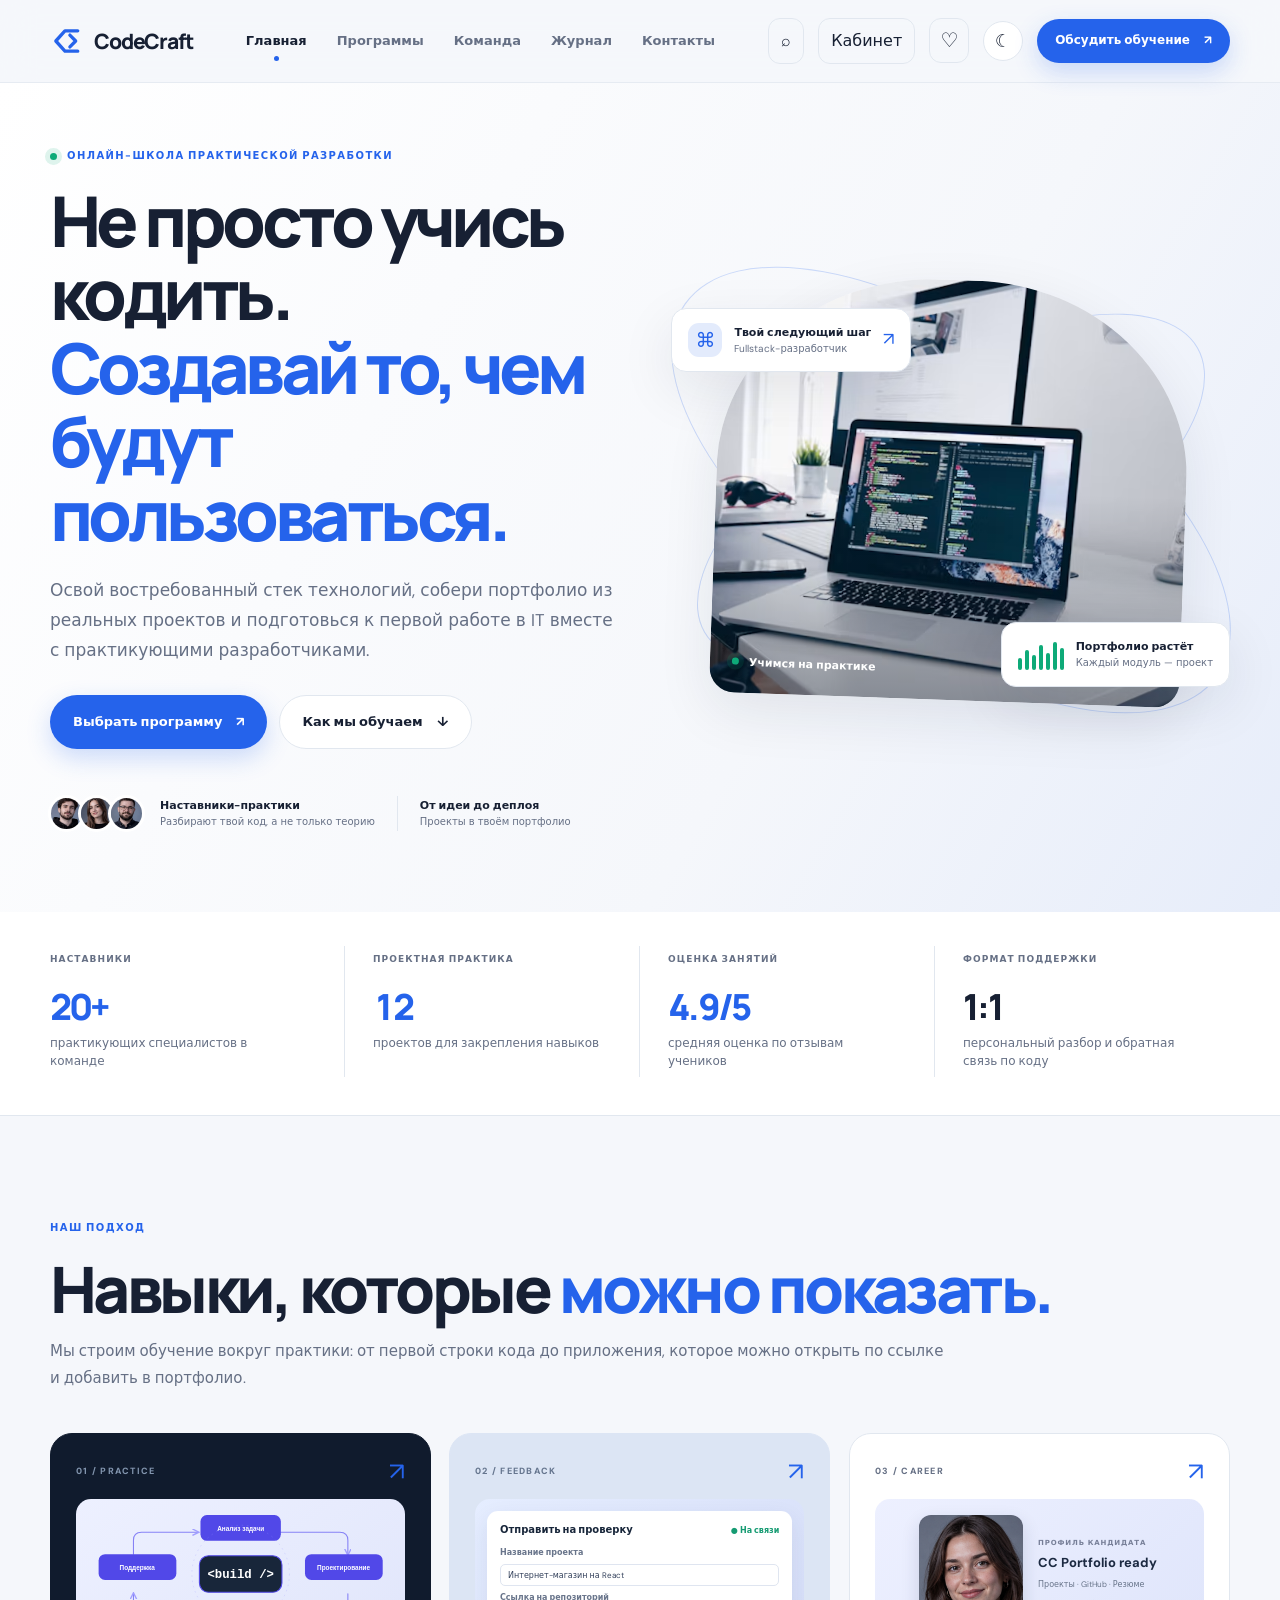
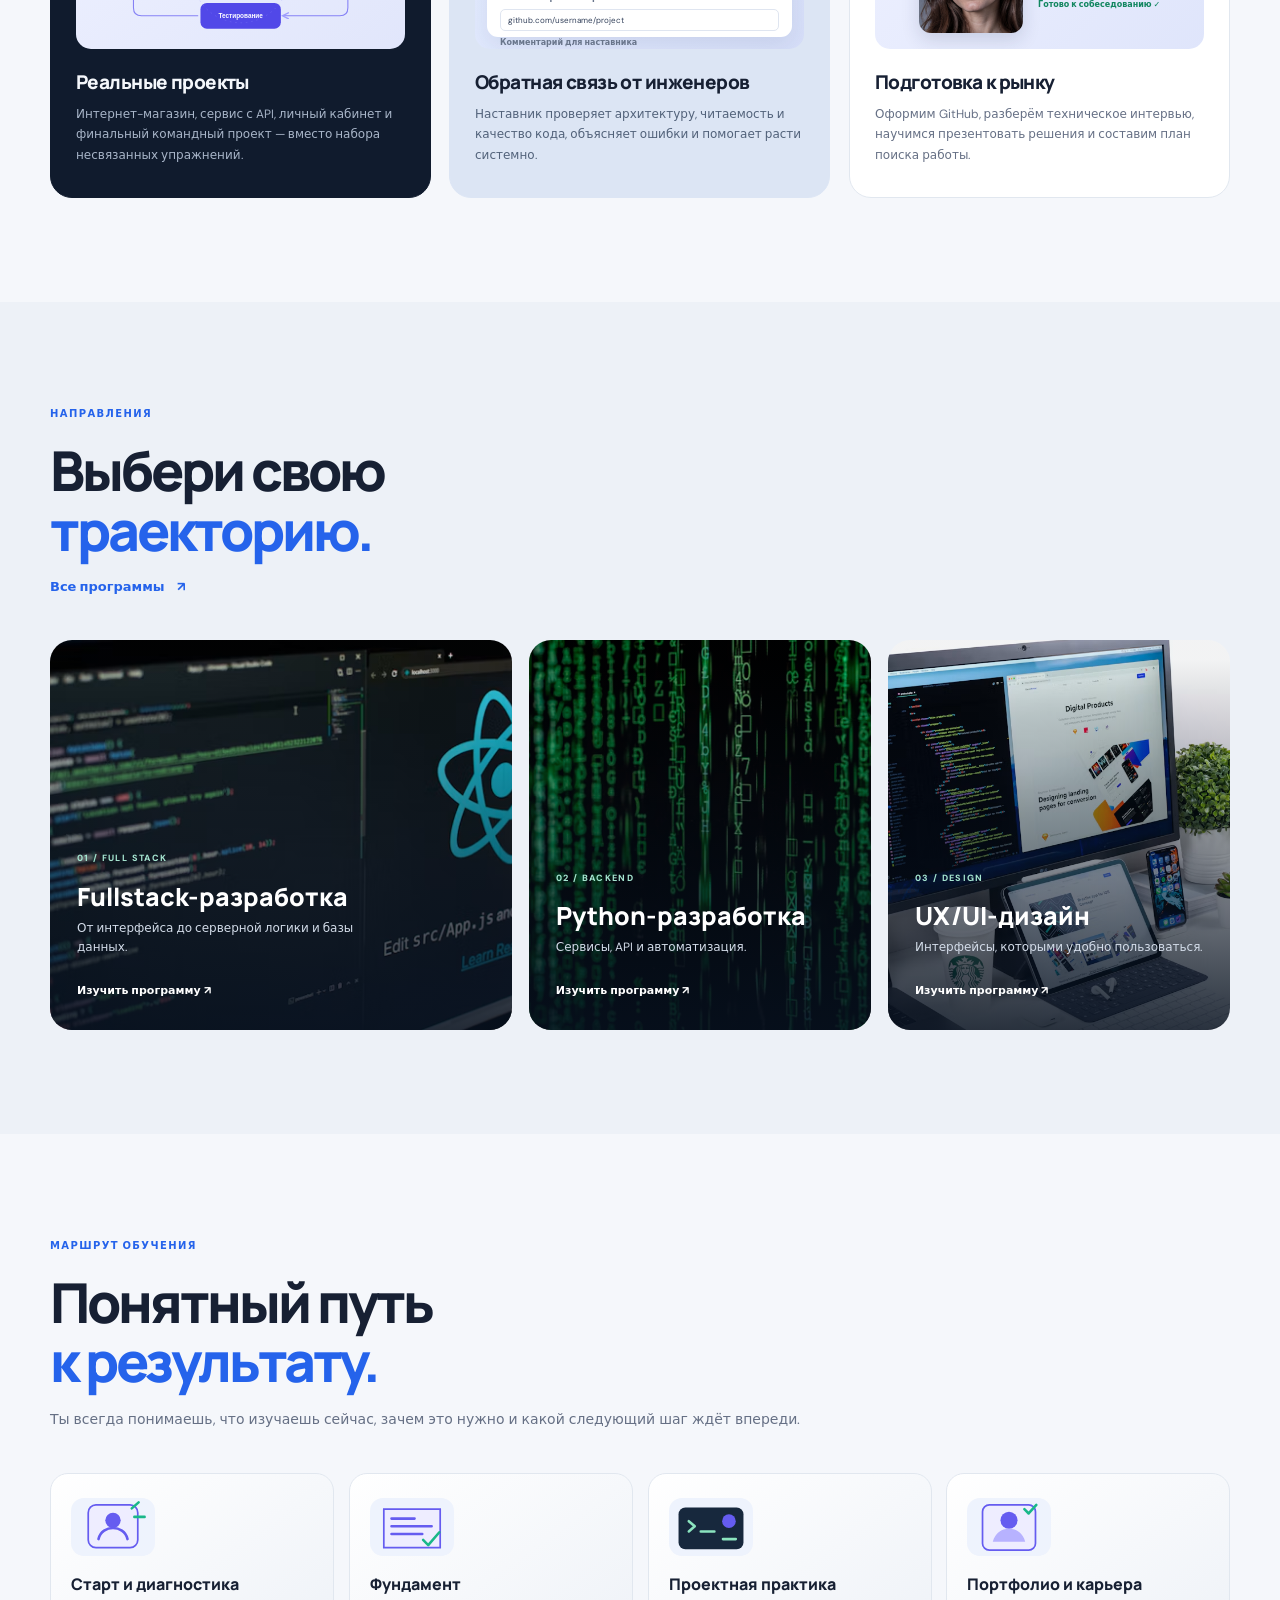
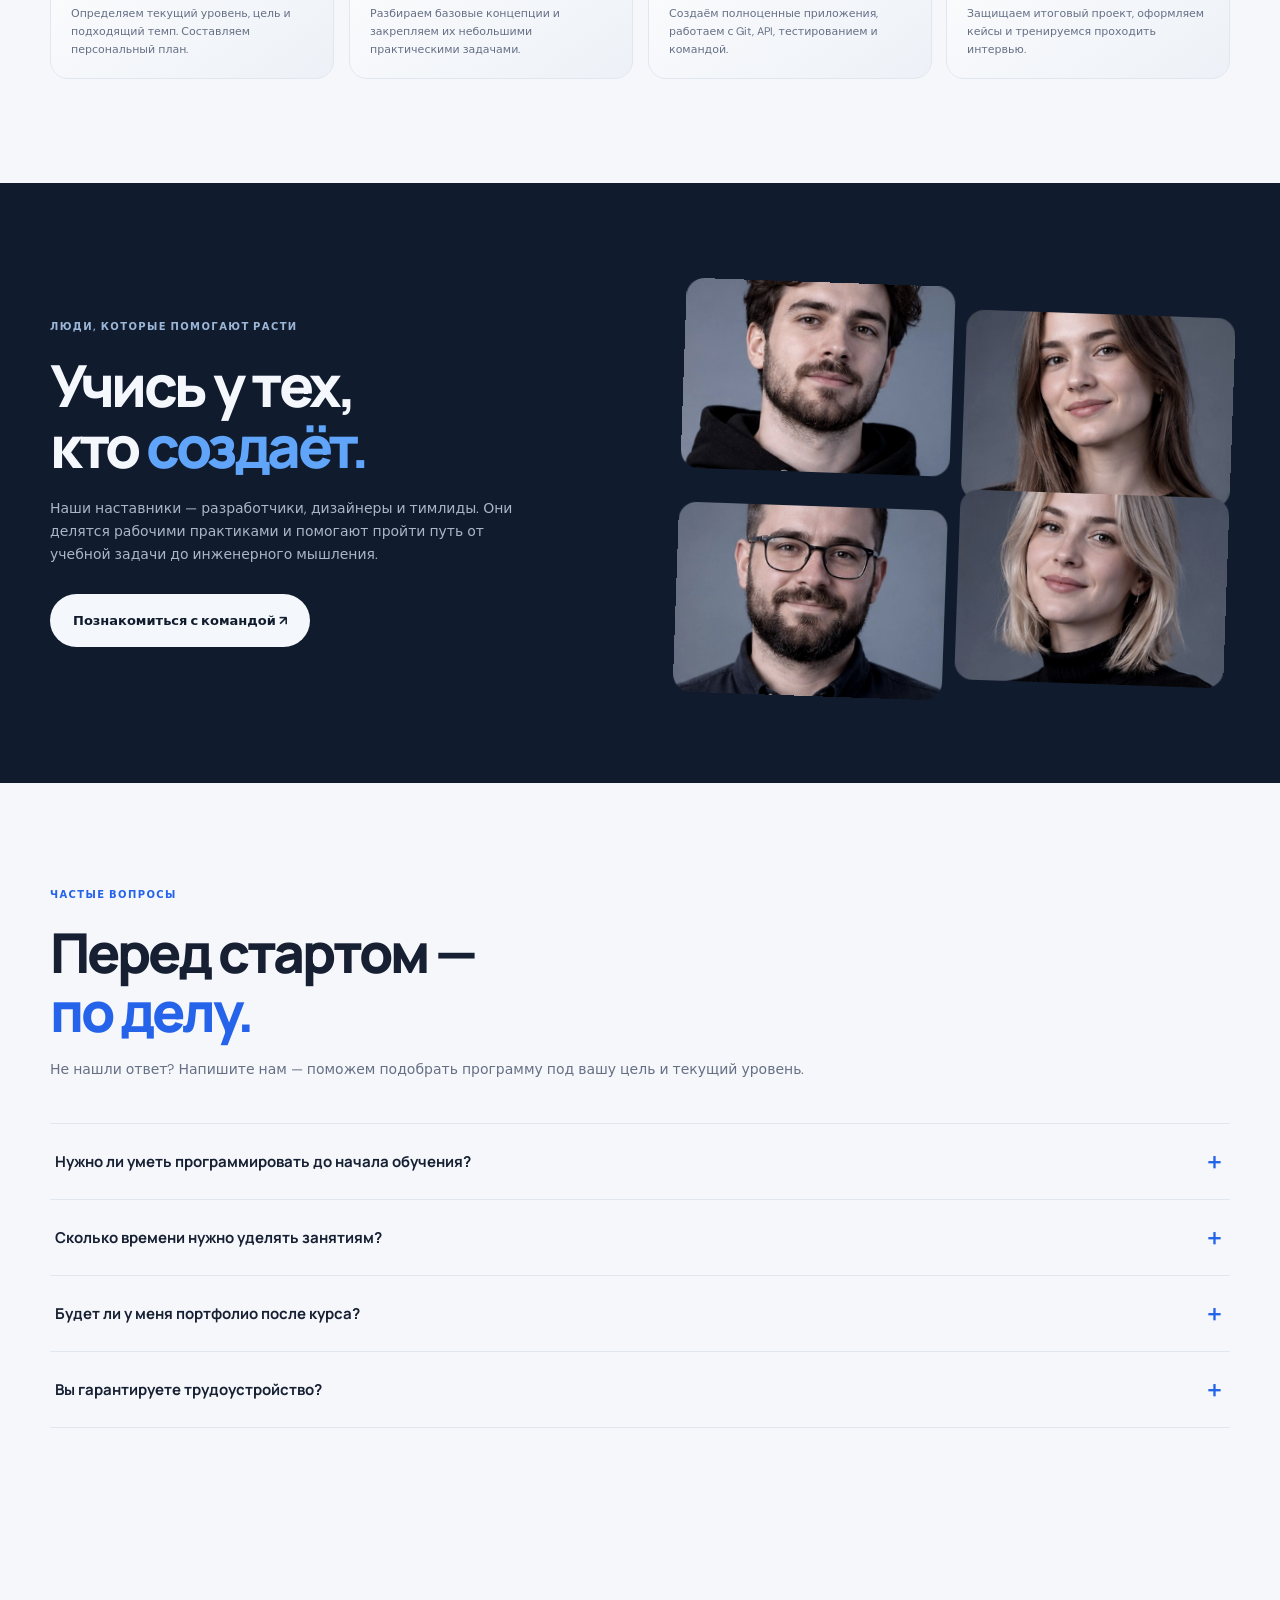
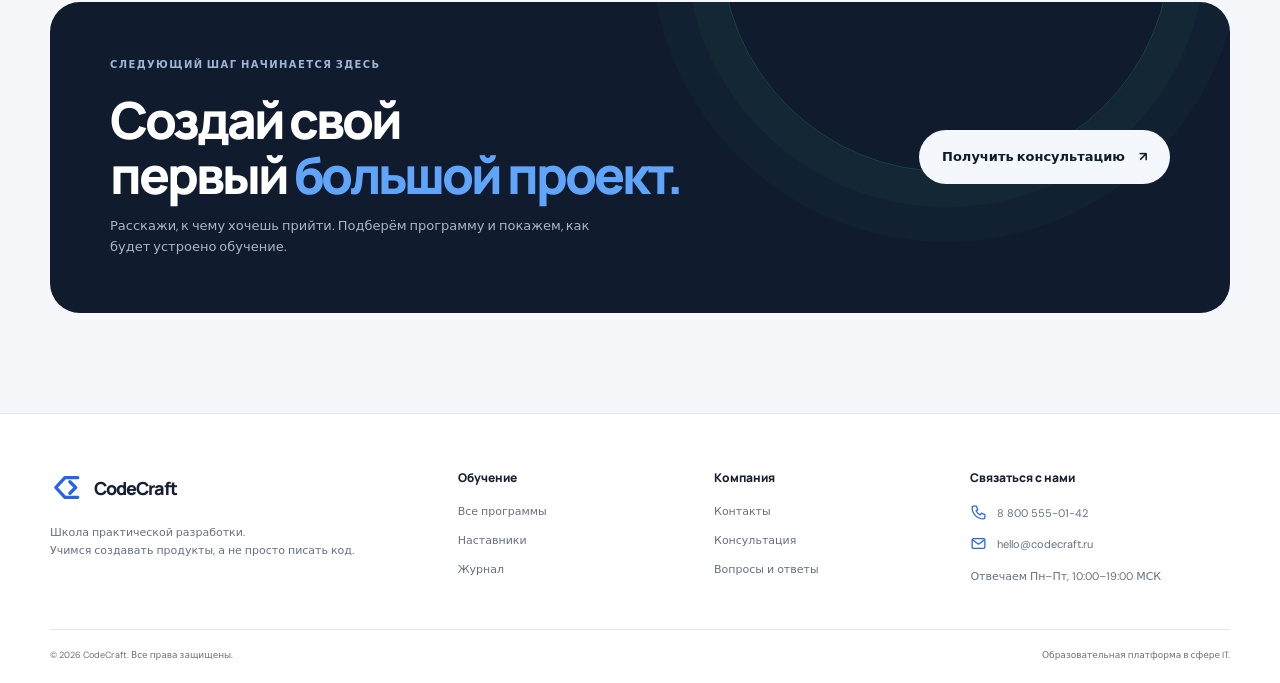
==== commit 8948de32: "Update CodeCraft website with enhanced features" ====
--- a/index.html
+++ b/index.html
@@ -31,6 +31,9 @@
       </nav>
       
       <div class="header__actions">
+        <button class="site-search-toggle" type="button" aria-label="Поиск по сайту" title="Поиск">⌕</button>
+        <button class="account-toggle" type="button">Кабинет</button>
+        <button class="favorites-toggle" type="button" aria-label="Избранное" title="Избранное">♡</button>
         <button class="theme-toggle" aria-label="Переключить тему" title="Переключить тему">☾</button>
         <a class="button button--small button--primary" href="contacts.html#lead-form">Обсудить обучение <span>↗</span></a>
       </div>
@@ -451,5 +454,6 @@
   </button>
   
   <script src="js/script.js"></script>
+  <script src="js/enhancements.js"></script>
 </body>
 </html>
--- a/css/style.css
+++ b/css/style.css
@@ -3351,4 +3351,41 @@
   .breadcrumbs__inner {
     gap: 7px;
   }
-}+}
+
+/* CodeCraft enhancements: smooth theme, search, student cabinet, favorites and motion */
+html { scroll-behavior: smooth; }
+body, .header, .card, .course-card, .teacher-card, .article-card, .site-modal, .site-search-panel {
+  transition: background-color .35s ease, color .3s ease, border-color .3s ease, box-shadow .3s ease;
+}
+.site-search-toggle,.account-toggle,.favorites-toggle {
+  border:1px solid var(--line,rgba(120,130,160,.25)); background:transparent; color:inherit;
+  border-radius:12px; padding:9px 12px; cursor:pointer; font:inherit; transition:transform .2s,background .2s;
+}
+.site-search-toggle:hover,.account-toggle:hover,.favorites-toggle:hover { transform:translateY(-2px); background:rgba(120,100,255,.12); }
+.favorites-toggle { font-size:20px; padding:5px 10px; }
+.favorite-action { position:absolute; z-index:3; right:12px; top:12px; border:0; border-radius:50%; width:38px;height:38px; cursor:pointer; background:rgba(20,25,40,.78); color:white; font-size:21px; }
+.favorite-action[aria-pressed="true"] { color:#ff668a; }
+.course-card,.teacher-card,.article-card { position:relative; transform:translateZ(0); transition:transform .28s ease,box-shadow .28s ease; }
+.cc-modal-backdrop { position:fixed; inset:0; z-index:10000; display:none; align-items:center; justify-content:center; padding:20px; background:rgba(5,9,20,.68); backdrop-filter:blur(8px); }
+.cc-modal-backdrop.is-open { display:flex; animation:ccFade .22s ease both; }
+.site-modal,.site-search-panel { width:min(620px,100%); max-height:85vh; overflow:auto; padding:26px; border-radius:22px; background:var(--surface,#fff); color:var(--text,#172033); box-shadow:0 25px 90px #0005; }
+.site-modal h2,.site-search-panel h2 { margin:0 0 16px; }
+.cc-field { display:grid; gap:6px; margin:12px 0; }
+.cc-field input,.cc-field textarea,.cc-search-input { width:100%; box-sizing:border-box; padding:13px 14px; border:1px solid #9aa3b855; border-radius:12px; background:transparent; color:inherit; font:inherit; }
+.cc-modal-actions { display:flex; gap:10px; flex-wrap:wrap; margin-top:16px; }
+.cc-btn { border:0; border-radius:12px; padding:11px 16px; cursor:pointer; background:#7563e8; color:white; font:inherit; }
+.cc-btn.secondary { background:#8992a322; color:inherit; }
+.cc-results { display:grid; gap:8px; margin-top:14px; }
+.cc-result { display:block; padding:12px 14px; border:1px solid #8992a344; border-radius:12px; color:inherit; text-decoration:none; }
+.cc-result:hover { background:#7967e815; }
+.cc-result small { display:block; opacity:.7; margin-top:3px; }
+.cc-empty { opacity:.7; padding:14px 0; }
+.cc-ripple { position:relative; overflow:hidden; }
+.cc-ripple:after { content:""; position:absolute; border-radius:50%; background:#ffffff55; width:12px;height:12px; transform:scale(0); animation:ccRipple .55s ease-out; pointer-events:none; }
+@keyframes ccFade { from{opacity:0} to{opacity:1} }
+@keyframes ccRipple { to{transform:scale(18);opacity:0} }
+@keyframes ccFloatIn { from{opacity:0;transform:translateY(22px) scale(.985)} to{opacity:1;transform:translateY(0) scale(1)} }
+.cc-animate-in { animation:ccFloatIn .65s cubic-bezier(.2,.7,.2,1) both; }
+@media(prefers-reduced-motion:reduce) { *,*:before,*:after { scroll-behavior:auto!important; animation-duration:.01ms!important; transition-duration:.01ms!important; } }
+@media(max-width:700px) { .site-search-toggle,.account-toggle,.favorites-toggle { padding:7px 8px; font-size:13px; } .site-modal,.site-search-panel{padding:20px;} }
